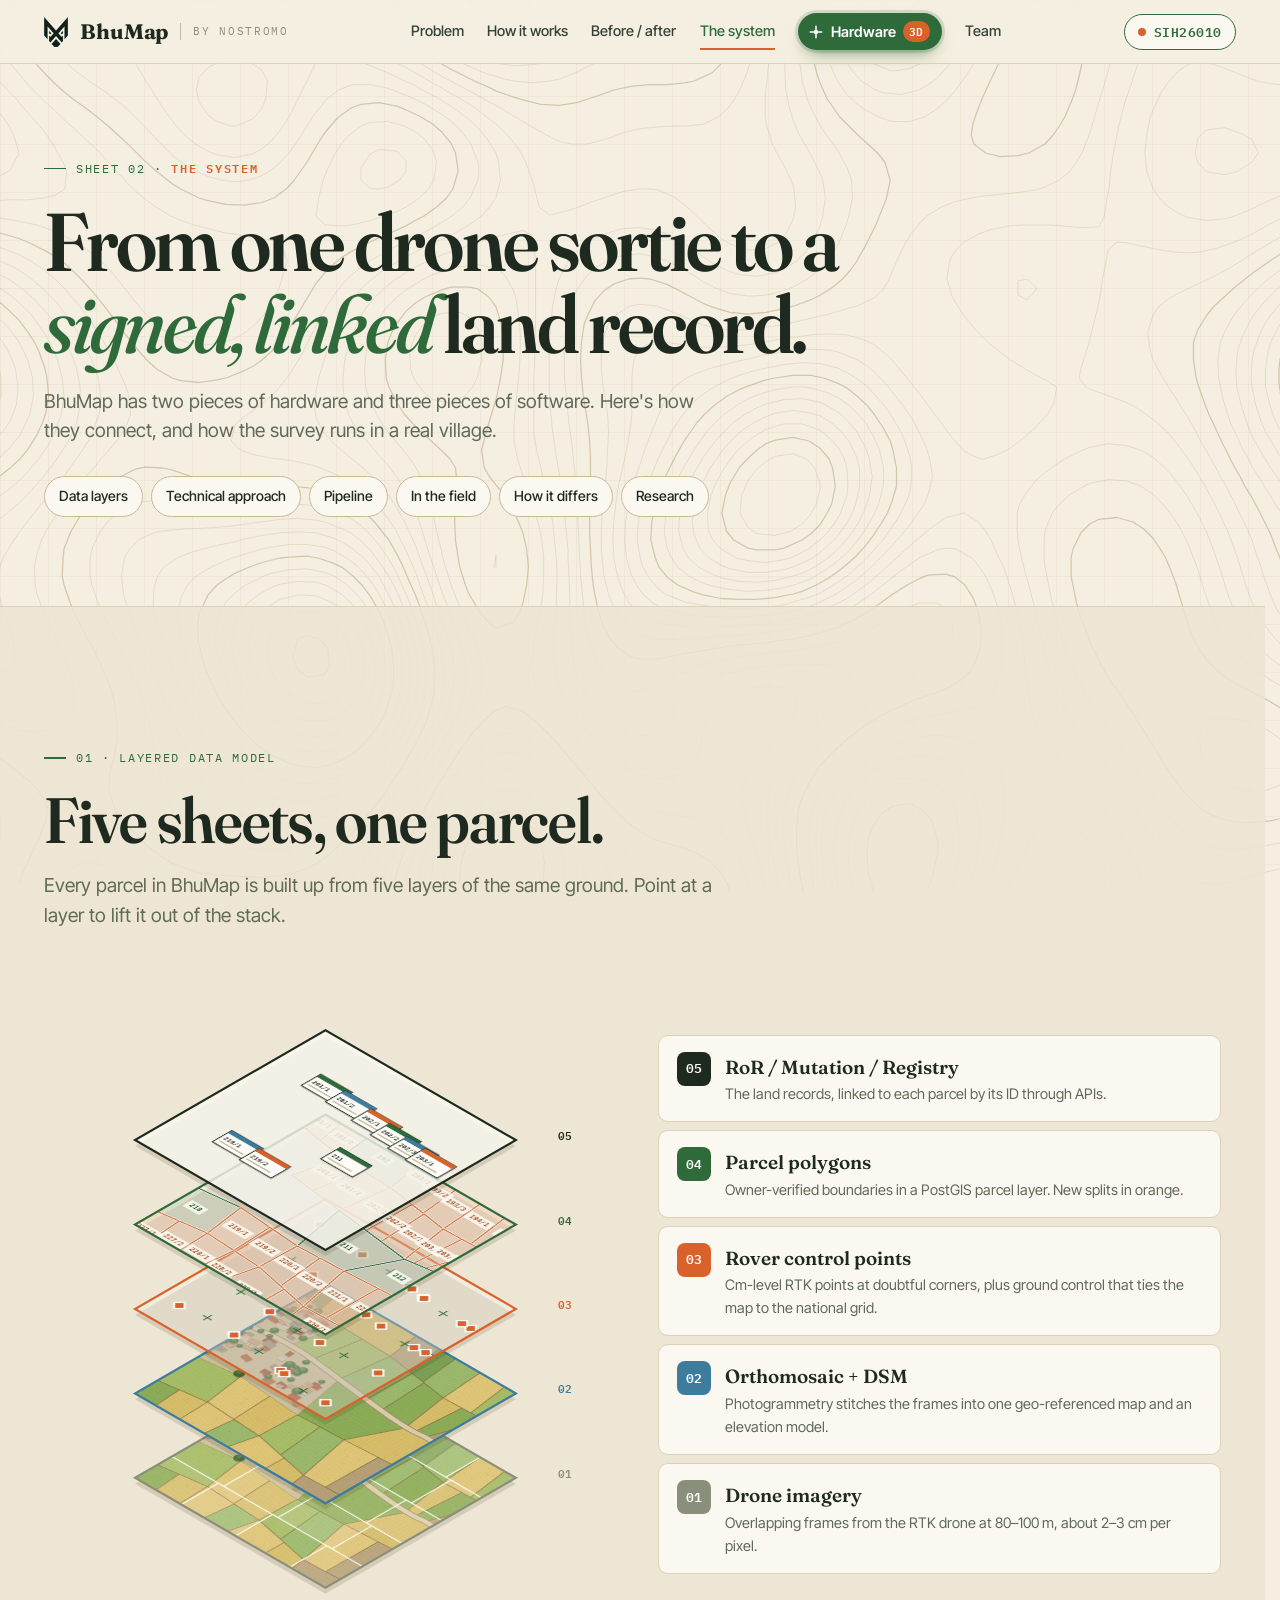
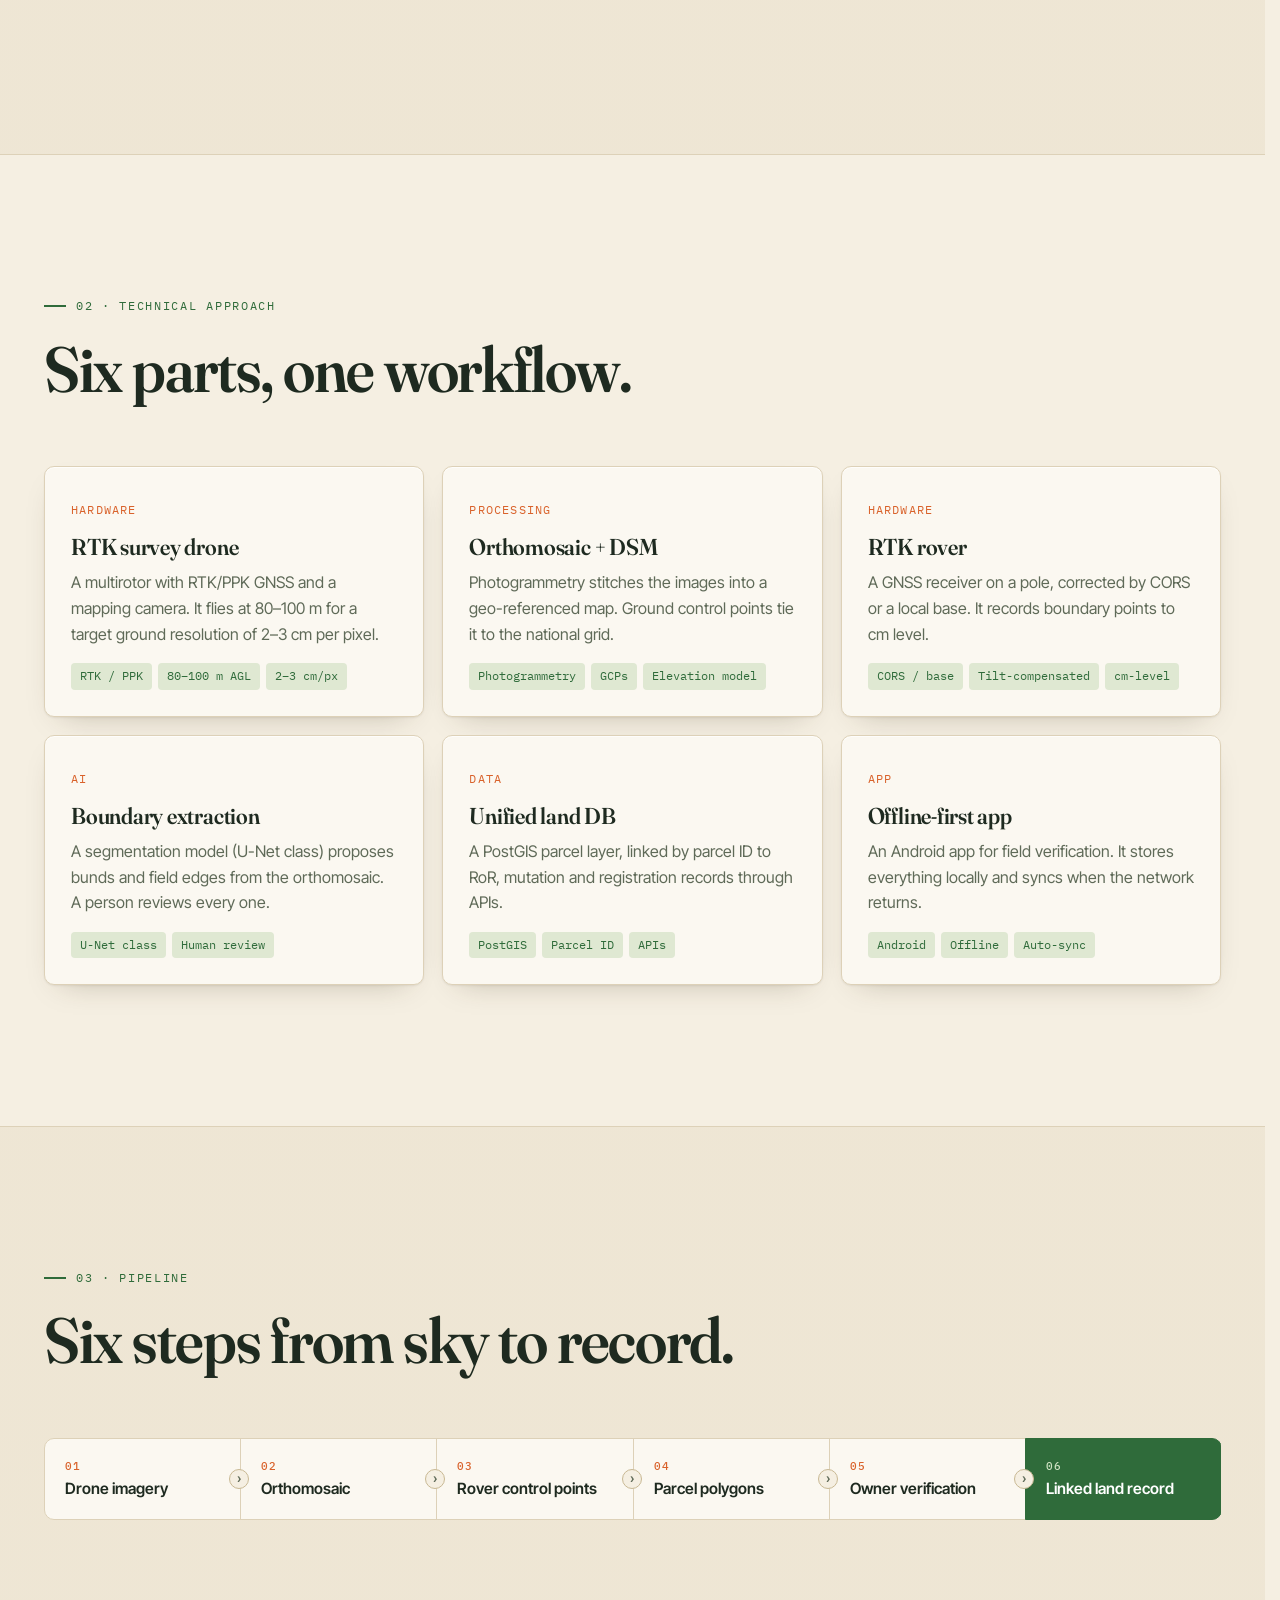
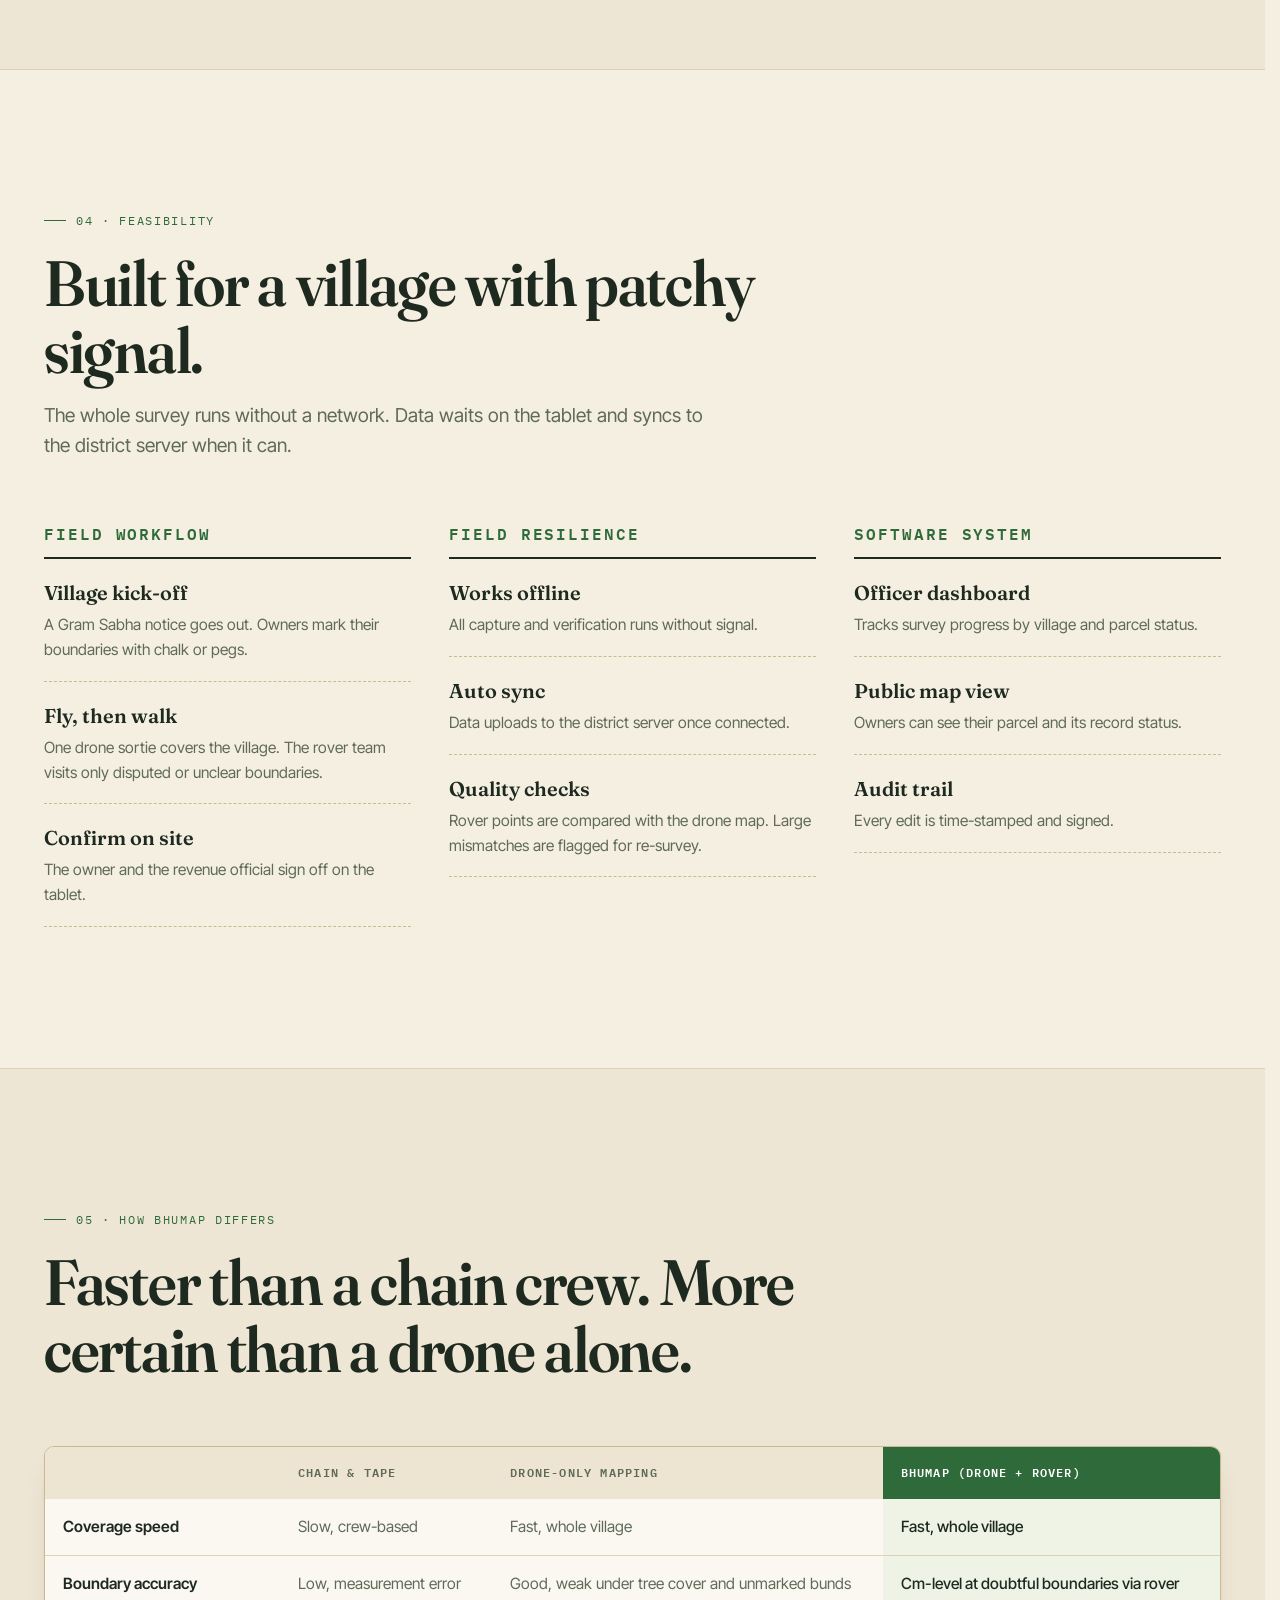
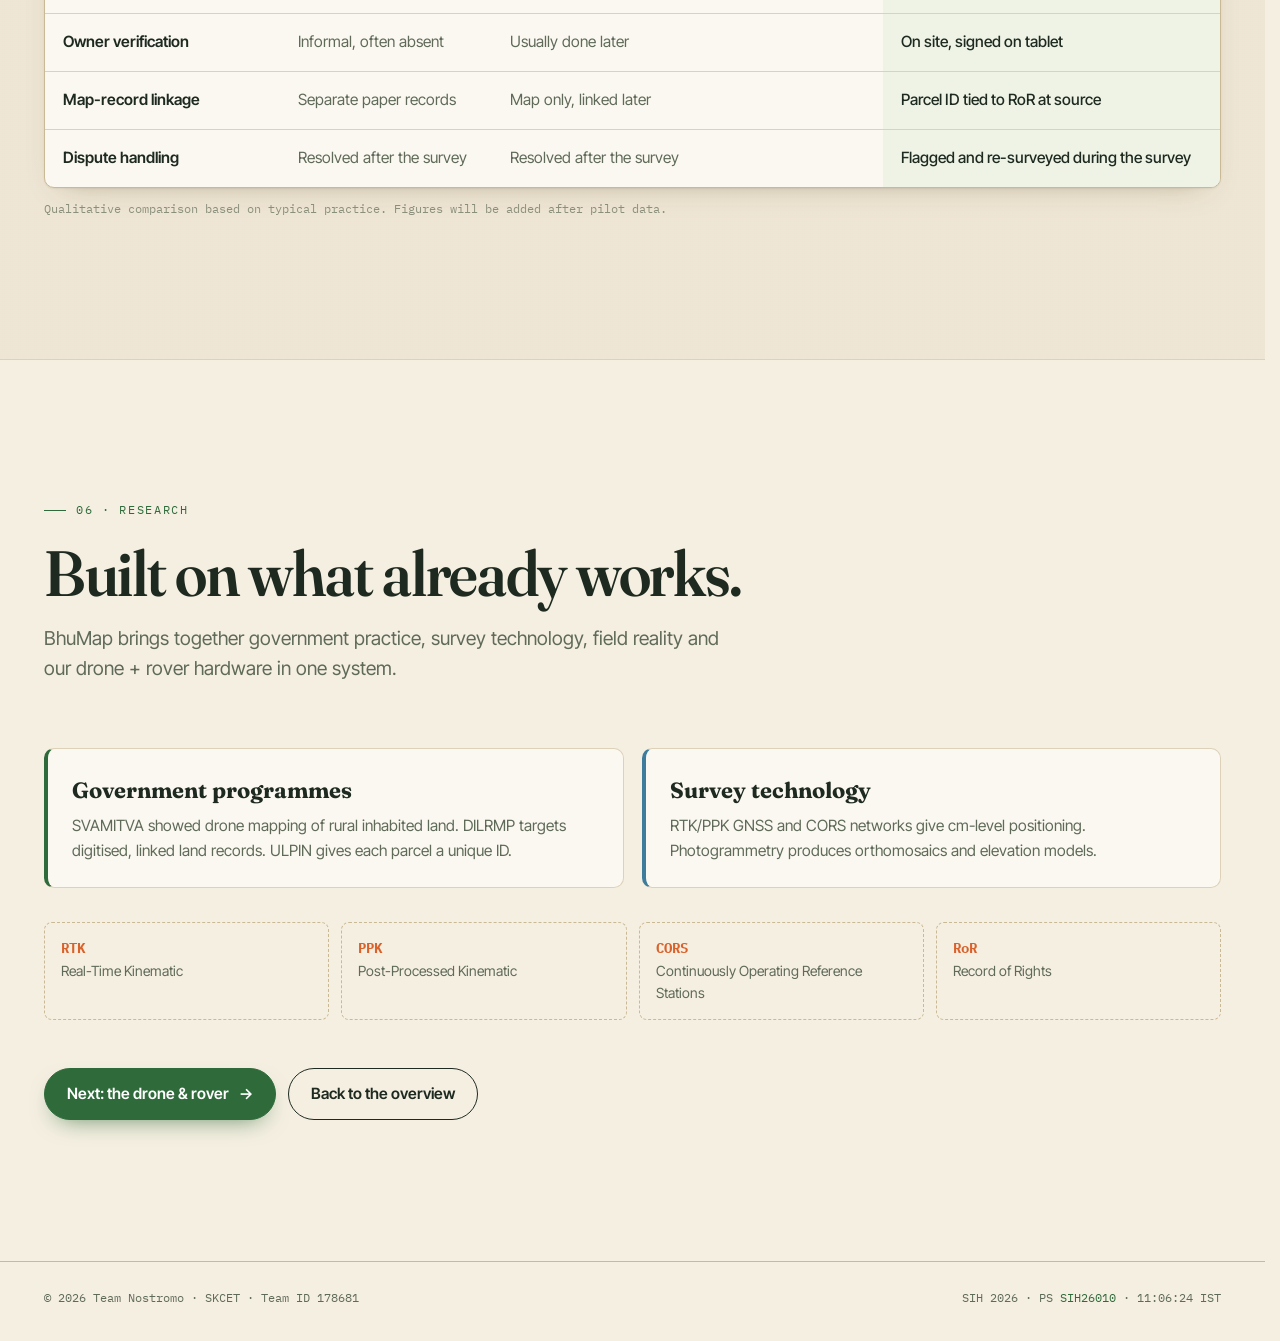
==== bhumap.html @ 39d35281 "Fit map to screen, hover cards" ====
<!doctype html>
<html lang="en">
<head>
  <meta charset="utf-8">
  <meta name="viewport" content="width=device-width, initial-scale=1">
  <title>The system · BhuMap</title>
  <meta name="description" content="BhuMap: drone + RTK rover survey of rural agricultural land, with owner-verified boundaries linked to the land record. Team Nostromo, SKCET · SIH 2026 · PS SIH26010.">
  <meta property="og:title" content="BhuMap · Drone + Rover Land Survey">
  <meta property="og:description" content="Drone speed with rover-grade legal accuracy. Team Nostromo · SIH 2026 · SIH26010.">
  <meta name="theme-color" content="#f5efe2">
  <link rel="icon" href="favicon.png">
  <script>
    (function (r) { r.classList.add("js"); try { if (sessionStorage.getItem("bm-turn")) { r.classList.add("arriving"); sessionStorage.removeItem("bm-turn"); } } catch (e) {}
      setTimeout(function () { if (!window.__siteReady) { r.classList.remove("arriving"); document.querySelectorAll(".rv").forEach(function (e) { e.classList.add("on"); }); } }, 4000); })(document.documentElement);
  </script>
  <style>body{background:#f5efe2}.js.arriving body::after{content:"";position:fixed;inset:0;z-index:99;background:#f5efe2}</style>
  <link rel="preconnect" href="https://fonts.googleapis.com">
  <link rel="preconnect" href="https://fonts.gstatic.com" crossorigin>
  <link rel="stylesheet" href="https://fonts.googleapis.com/css2?family=Fraunces:ital,opsz,wght,SOFT@0,9..144,400..700,0..100;1,9..144,400..700,0..100&family=IBM+Plex+Mono:wght@400;500;600&family=Inter+Tight:wght@400;500;600;700&display=swap">
  <link rel="stylesheet" href="styles.css?v=5">
</head>
<body>

<nav class="nav" aria-label="Main">
  <div class="wrap">
    <a href="index.html" class="brand" data-sheet="BhuMap"><img src="img/nostromo-mark-dark.png" alt="" width="30" height="30"><b>BhuMap</b><small>by Nostromo</small></a>
    <div class="nav-links">
      <a href="index.html#problem" data-sheet="BhuMap">Problem</a>
      <a href="index.html#how" data-sheet="BhuMap">How it works</a>
      <a href="index.html#compare" data-sheet="BhuMap">Before / after</a>
      <a href="bhumap.html" data-sheet="The system" aria-current="page">The system</a>
      <a class="nav-hw" href="hardware.html" data-sheet="Hardware"><svg class="spin" viewBox="0 0 24 24" aria-hidden="true"><circle cx="12" cy="12" r="2.4"/><path d="M12 12 L12 3.5 M12 12 L20.5 12 M12 12 L12 20.5 M12 12 L3.5 12"/></svg>Hardware<em>3D</em></a>
      <a href="index.html#team" data-sheet="BhuMap">Team</a>
    </div>
    <div class="nav-right">
      <a class="nav-hw-m" href="hardware.html" data-sheet="Hardware" aria-label="Hardware: 3D drone and rover"><svg viewBox="0 0 24 24" aria-hidden="true"><path d="M12 2l9 5v10l-9 5-9-5V7z"/><path d="M12 12l9-5M12 12v10M12 12L3 7"/></svg>3D</a>
      <button class="nav-ps" type="button" data-ps><i></i><span>SIH26010</span></button>
      <button class="nav-menu" type="button" aria-label="Menu" aria-expanded="false"><i></i><i></i></button>
    </div>
  </div>
</nav>

<main>
<header class="page-hero">
  <div class="wrap">
    <span class="tag">Sheet 02 · <b>The system</b></span>
    <h1>From one drone sortie to a <em>signed, linked</em> land record.</h1>
    <p class="lede">BhuMap has two pieces of hardware and three pieces of software. Here's how they connect, and how the survey runs in a real village.</p>
    <nav class="jump" aria-label="On this page">
      <a href="#layers">Data layers</a><a href="#tech">Technical approach</a><a href="#pipeline">Pipeline</a><a href="#field">In the field</a><a href="#differs">How it differs</a><a href="#research">Research</a>
    </nav>
  </div>
</header>

<section id="layers" class="band">
  <div class="wrap">
    <div class="section-head rv">
      <span class="tag">01 · Layered data model</span>
      <h2>Five sheets, one parcel.</h2>
      <p class="lede">Every parcel in BhuMap is built up from five layers of the same ground. Point at a layer to lift it out of the stack.</p>
    </div>
    <div class="layers">
      <div class="rv" data-stack></div>
      <div class="layer-list rv">
        <button type="button" data-layer="4"><span class="k" style="background:#1e2a20">05</span><span><b>RoR / Mutation / Registry</b><span>The land records, linked to each parcel by its ID through APIs.</span></span></button>
        <button type="button" data-layer="3"><span class="k" style="background:#2f6b3a">04</span><span><b>Parcel polygons</b><span>Owner-verified boundaries in a PostGIS parcel layer. New splits in orange.</span></span></button>
        <button type="button" data-layer="2"><span class="k" style="background:#d9622b">03</span><span><b>Rover control points</b><span>Cm-level RTK points at doubtful corners, plus ground control that ties the map to the national grid.</span></span></button>
        <button type="button" data-layer="1"><span class="k" style="background:#3d7c9c">02</span><span><b>Orthomosaic + DSM</b><span>Photogrammetry stitches the frames into one geo-referenced map and an elevation model.</span></span></button>
        <button type="button" data-layer="0"><span class="k" style="background:#8a8f7c">01</span><span><b>Drone imagery</b><span>Overlapping frames from the RTK drone at 80–100 m, about 2–3 cm per pixel.</span></span></button>
      </div>
    </div>
  </div>
</section>

<section id="tech">
  <div class="wrap">
    <div class="section-head rv">
      <span class="tag">02 · Technical approach</span>
      <h2>Six parts, one workflow.</h2>
    </div>
    <div class="tech">
      <article class="card rv"><span class="no">HARDWARE</span><h3>RTK survey drone</h3><p>A multirotor with RTK/PPK GNSS and a mapping camera. It flies at 80–100 m for a target ground resolution of 2–3 cm per pixel.</p><div class="spec"><span>RTK / PPK</span><span>80–100 m AGL</span><span>2–3 cm/px</span></div></article>
      <article class="card rv"><span class="no">PROCESSING</span><h3>Orthomosaic + DSM</h3><p>Photogrammetry stitches the images into a geo-referenced map. Ground control points tie it to the national grid.</p><div class="spec"><span>Photogrammetry</span><span>GCPs</span><span>Elevation model</span></div></article>
      <article class="card rv"><span class="no">HARDWARE</span><h3>RTK rover</h3><p>A GNSS receiver on a pole, corrected by CORS or a local base. It records boundary points to cm level.</p><div class="spec"><span>CORS / base</span><span>Tilt-compensated</span><span>cm-level</span></div></article>
      <article class="card rv"><span class="no">AI</span><h3>Boundary extraction</h3><p>A segmentation model (U-Net class) proposes bunds and field edges from the orthomosaic. A person reviews every one.</p><div class="spec"><span>U-Net class</span><span>Human review</span></div></article>
      <article class="card rv"><span class="no">DATA</span><h3>Unified land DB</h3><p>A PostGIS parcel layer, linked by parcel ID to RoR, mutation and registration records through APIs.</p><div class="spec"><span>PostGIS</span><span>Parcel ID</span><span>APIs</span></div></article>
      <article class="card rv"><span class="no">APP</span><h3>Offline-first app</h3><p>An Android app for field verification. It stores everything locally and syncs when the network returns.</p><div class="spec"><span>Android</span><span>Offline</span><span>Auto-sync</span></div></article>
    </div>
  </div>
</section>

<section id="pipeline" class="band">
  <div class="wrap">
    <div class="section-head rv">
      <span class="tag">03 · Pipeline</span>
      <h2>Six steps from sky to record.</h2>
    </div>
    <div class="pipeline rv">
      <div><small>01</small>Drone imagery</div>
      <div><small>02</small>Orthomosaic</div>
      <div><small>03</small>Rover control points</div>
      <div><small>04</small>Parcel polygons</div>
      <div><small>05</small>Owner verification</div>
      <div><small>06</small>Linked land record</div>
    </div>
  </div>
</section>

<section id="field">
  <div class="wrap">
    <div class="section-head rv">
      <span class="tag">04 · Feasibility</span>
      <h2>Built for a village with patchy signal.</h2>
      <p class="lede">The whole survey runs without a network. Data waits on the tablet and syncs to the district server when it can.</p>
    </div>
    <div class="cols3">
      <div class="col rv"><h3>Field workflow</h3><dl>
        <dt>Village kick-off</dt><dd>A Gram Sabha notice goes out. Owners mark their boundaries with chalk or pegs.</dd>
        <dt>Fly, then walk</dt><dd>One drone sortie covers the village. The rover team visits only disputed or unclear boundaries.</dd>
        <dt>Confirm on site</dt><dd>The owner and the revenue official sign off on the tablet.</dd></dl></div>
      <div class="col rv"><h3>Field resilience</h3><dl>
        <dt>Works offline</dt><dd>All capture and verification runs without signal.</dd>
        <dt>Auto sync</dt><dd>Data uploads to the district server once connected.</dd>
        <dt>Quality checks</dt><dd>Rover points are compared with the drone map. Large mismatches are flagged for re-survey.</dd></dl></div>
      <div class="col rv"><h3>Software system</h3><dl>
        <dt>Officer dashboard</dt><dd>Tracks survey progress by village and parcel status.</dd>
        <dt>Public map view</dt><dd>Owners can see their parcel and its record status.</dd>
        <dt>Audit trail</dt><dd>Every edit is time-stamped and signed.</dd></dl></div>
    </div>
  </div>
</section>

<section id="differs" class="band">
  <div class="wrap">
    <div class="section-head rv">
      <span class="tag">05 · How BhuMap differs</span>
      <h2>Faster than a chain crew. More certain than a drone alone.</h2>
    </div>
    <div class="table-wrap rv">
      <table class="cmp">
        <thead><tr><th></th><th>Chain &amp; tape</th><th>Drone-only mapping</th><th class="us">BhuMap (drone + rover)</th></tr></thead>
        <tbody>
          <tr><th>Coverage speed</th><td>Slow, crew-based</td><td>Fast, whole village</td><td class="us">Fast, whole village</td></tr>
          <tr><th>Boundary accuracy</th><td>Low, measurement error</td><td>Good, weak under tree cover and unmarked bunds</td><td class="us">Cm-level at doubtful boundaries via rover</td></tr>
          <tr><th>Owner verification</th><td>Informal, often absent</td><td>Usually done later</td><td class="us">On site, signed on tablet</td></tr>
          <tr><th>Map-record linkage</th><td>Separate paper records</td><td>Map only, linked later</td><td class="us">Parcel ID tied to RoR at source</td></tr>
          <tr><th>Dispute handling</th><td>Resolved after the survey</td><td>Resolved after the survey</td><td class="us">Flagged and re-surveyed during the survey</td></tr>
        </tbody>
      </table>
    </div>
    <p class="note">Qualitative comparison based on typical practice. Figures will be added after pilot data.</p>
  </div>
</section>

<section id="research">
  <div class="wrap">
    <div class="section-head rv">
      <span class="tag">06 · Research</span>
      <h2>Built on what already works.</h2>
      <p class="lede">BhuMap brings together government practice, survey technology, field reality and our drone + rover hardware in one system.</p>
    </div>
    <div class="refs">
      <div class="ref rv"><b>Government programmes</b><p>SVAMITVA showed drone mapping of rural inhabited land. DILRMP targets digitised, linked land records. ULPIN gives each parcel a unique ID.</p></div>
      <div class="ref rv" style="border-left-color:var(--water)"><b>Survey technology</b><p>RTK/PPK GNSS and CORS networks give cm-level positioning. Photogrammetry produces orthomosaics and elevation models.</p></div>
    </div>
    <div class="gloss rv">
      <div><b>RTK</b>Real-Time Kinematic</div>
      <div><b>PPK</b>Post-Processed Kinematic</div>
      <div><b>CORS</b>Continuously Operating Reference Stations</div>
      <div><b>RoR</b>Record of Rights</div>
    </div>
    <div class="btns rv" style="margin-top:48px">
      <a class="btn primary" href="hardware.html" data-sheet="Hardware">Next: the drone &amp; rover <span class="arr">→</span></a>
      <a class="btn" href="index.html" data-sheet="BhuMap">Back to the overview</a>
    </div>
  </div>
</section>
</main>

<footer>
  <div class="wrap">
    <span>© 2026 Team Nostromo · SKCET · Team ID 178681</span>
    <span>SIH 2026 · PS <a href="#" data-ps>SIH26010</a> · <span data-clock>--:--:-- IST</span></span>
  </div>
</footer>

<script src="site.js?v=4" defer></script>
<script src="map.js?v=5" defer></script>
<script src="system.js?v=1" defer></script>
</body>
</html>
---- styles.css ----
/* BhuMap · Team Nostromo — survey-sheet theme
   Paper, ink, field green and survey orange. Colours and fonts live here in :root. */
:root {
  color-scheme: light;
  --paper: #f5efe2;
  --paper-2: #ede4d1;
  --card: #fbf8f1;
  --line: #ddd1b8;
  --line-2: #c9b994;
  --ink: #1e2a20;
  --ink-2: #334236;
  --muted: #5f6a58;
  --dim: #8a8f7c;

  --field: #2f6b3a;          /* field green — primary */
  --field-2: #3f8a4c;
  --field-tint: #dfe8d2;
  --survey: #d9622b;         /* survey orange — boundary pegs, highlights */
  --survey-tint: #f6dccb;
  --water: #3d7c9c;          /* canals, tanks, RTK signal */
  --wheat: #d9b25c;
  --soil: #8b5e3c;

  --shadow: 0 1px 0 rgba(255, 255, 255, .7) inset, 0 1px 2px rgba(60, 45, 20, .08), 0 12px 30px -18px rgba(60, 45, 20, .35);
  --font-display: "Fraunces", "Iowan Old Style", "Palatino Linotype", Georgia, serif;
  --font-sans: "Inter Tight", "Inter", ui-sans-serif, system-ui, -apple-system, "Segoe UI", sans-serif;
  --font-mono: "IBM Plex Mono", ui-monospace, SFMono-Regular, Menlo, Consolas, monospace;
  --radius: 10px;
  --max: 1200px;
  --gutter: clamp(16px, 4vw, 44px);
  --nav-h: 64px;
}

* { box-sizing: border-box; }
html { -webkit-text-size-adjust: 100%; scrollbar-gutter: stable; }
body {
  margin: 0; background: var(--paper); color: var(--ink);
  font-family: var(--font-sans); font-size: 17px; line-height: 1.6;
  -webkit-font-smoothing: antialiased; text-rendering: optimizeLegibility; overflow-x: hidden;
}
/* the whole site sits on a survey sheet: faint contours + a fine grid */
body::before {
  content: ""; position: fixed; inset: 0; z-index: -1; pointer-events: none;
  background:
    url("img/contours.svg") center / cover no-repeat,
    linear-gradient(rgba(150, 125, 80, .07) 1px, transparent 1px) 0 0 / 48px 48px,
    linear-gradient(90deg, rgba(150, 125, 80, .07) 1px, transparent 1px) 0 0 / 48px 48px,
    var(--paper);
  opacity: 1;
}
img { max-width: 100%; display: block; }
a { color: inherit; text-decoration: none; }
button { font: inherit; color: inherit; }
::selection { background: var(--survey); color: #fff; }
:focus-visible { outline: 2px solid var(--survey); outline-offset: 3px; border-radius: 4px; }

.wrap { width: min(var(--max), 100% - 2 * var(--gutter)); margin-inline: auto; }
section { position: relative; padding: clamp(80px, 11vw, 150px) 0; scroll-margin-top: var(--nav-h); }
.band { background: linear-gradient(180deg, rgba(237, 228, 209, .82), rgba(237, 228, 209, .82)); border-block: 1px solid var(--line); }

h1, h2, h3 { font-family: var(--font-display); font-weight: 600; letter-spacing: -.02em; line-height: 1.05; margin: 0; color: var(--ink); font-variation-settings: "opsz" 96, "SOFT" 30; }
h2 { font-size: clamp(36px, 5.2vw, 64px); }
h3 { font-size: clamp(21px, 2vw, 26px); letter-spacing: -.01em; line-height: 1.15; }
p { margin: 0; }
.lede { font-size: clamp(18px, 1.5vw, 21px); color: var(--muted); max-width: 62ch; line-height: 1.55; }
em.hl { font-style: italic; color: var(--field); }

/* survey-sheet labels */
.tag { display: inline-block; line-height: 1.7; font-family: var(--font-mono); font-size: 12px; letter-spacing: .14em; text-transform: uppercase; color: var(--field); }
.tag::before { content: ""; display: inline-block; vertical-align: middle; width: 22px; height: 1.5px; margin: -2px 10px 0 0; background: currentColor; }
.tag b { color: var(--survey); font-weight: 600; }
.section-head { display: grid; gap: 18px; margin-bottom: clamp(40px, 5vw, 64px); max-width: 860px; }
.mono { font-family: var(--font-mono); }

/* ---------- nav ---------- */
.nav { position: fixed; inset: 0 0 auto; z-index: 60; height: var(--nav-h); background: rgba(245, 239, 226, .86); backdrop-filter: blur(10px) saturate(1.2); -webkit-backdrop-filter: blur(10px) saturate(1.2); border-bottom: 1px solid var(--line); }
.nav .wrap { height: 100%; display: flex; align-items: center; justify-content: space-between; gap: 18px; }
.brand { display: flex; align-items: center; gap: 12px; flex: none; }
.brand img { height: 30px; width: auto; }
.brand b { font-family: var(--font-display); font-weight: 700; font-size: 21px; letter-spacing: -.01em; }
.brand small { font-family: var(--font-mono); font-size: 10.5px; letter-spacing: .16em; color: var(--dim); text-transform: uppercase; border-left: 1px solid var(--line-2); padding-left: 12px; }
.nav-links { display: flex; gap: clamp(14px, 1.8vw, 28px); min-width: 0; }
.nav-links a { position: relative; font-size: 14.5px; font-weight: 500; color: var(--ink-2); white-space: nowrap; padding: 6px 0; }
.nav-links a::after { content: ""; position: absolute; left: 0; right: 100%; bottom: 0; height: 2px; background: var(--survey); transition: right .25s ease; }
.nav-links a:hover::after, .nav-links a[aria-current="page"]::after { right: 0; }
.nav-links a[aria-current="page"] { color: var(--field); }
.nav-right { display: flex; align-items: center; gap: 10px; flex: none; }
.nav-ps { display: inline-flex; align-items: center; gap: 8px; padding: 7px 13px; border-radius: 99px; border: 1.5px solid var(--field); color: var(--field); font-family: var(--font-mono); font-size: 12.5px; font-weight: 600; letter-spacing: .04em; background: var(--card); cursor: pointer; transition: background .2s, color .2s; }
.nav-ps i { width: 8px; height: 8px; border-radius: 50%; background: var(--survey); box-shadow: 0 0 0 0 rgba(217, 98, 43, .6); animation: ping 2s ease-out infinite; }
.nav-ps:hover { background: var(--field); color: #fff; }
@keyframes ping { 0% { box-shadow: 0 0 0 0 rgba(217, 98, 43, .6); } 70%, 100% { box-shadow: 0 0 0 8px rgba(217, 98, 43, 0); } }
.nav-menu { display: none; width: 40px; height: 40px; border-radius: 10px; border: 1px solid var(--line-2); background: var(--card); cursor: pointer; place-content: center; gap: 5px; padding: 0; }
.nav-menu i { display: block; width: 17px; height: 1.6px; background: var(--ink); border-radius: 2px; transition: transform .25s; }
.nav.open .nav-menu i:first-child { transform: translateY(3.3px) rotate(45deg); }
.nav.open .nav-menu i:last-child { transform: translateY(-3.3px) rotate(-45deg); }
@media (max-width: 960px) {
  .nav-links { display: none; }
  .nav-menu { display: grid; }
  .nav.open .nav-links { display: flex; flex-direction: column; gap: 0; position: absolute; top: 100%; left: 0; right: 0; padding: 6px var(--gutter) 16px; background: var(--paper); border-bottom: 1px solid var(--line); box-shadow: 0 24px 40px -24px rgba(60, 45, 20, .35); }
  .nav.open .nav-links a { padding: 14px 0; border-bottom: 1px solid var(--line); font-size: 16px; }
  .nav.open .nav-links a:last-child { border-bottom: 0; }
  .nav.open .nav-links a::after { display: none; }
}
@media (max-width: 520px) { .brand small { display: none; } .nav-ps span { display: none; } .nav-ps { padding: 9px; } }

/* ---------- buttons ---------- */
.btn { display: inline-flex; align-items: center; gap: 10px; padding: 13px 22px; border-radius: 99px; border: 1.5px solid var(--ink); font-weight: 600; font-size: 15.5px; background: transparent; cursor: pointer; transition: transform .2s, background .2s, color .2s, box-shadow .2s; }
.btn:hover { transform: translateY(-2px); }
.btn.primary { background: var(--field); border-color: var(--field); color: #fff; box-shadow: 0 10px 24px -12px rgba(47, 107, 58, .8); }
.btn.primary:hover { background: #255a2f; }
.btn .arr { transition: transform .2s; }
.btn:hover .arr { transform: translateX(3px); }
.btns { display: flex; flex-wrap: wrap; gap: 12px; }

/* ---------- hero ---------- */
.hero { padding: calc(var(--nav-h) + clamp(28px, 5vw, 64px)) 0 clamp(60px, 8vw, 110px); }
.hero-grid { display: grid; grid-template-columns: minmax(0, .95fr) minmax(0, 1.05fr); gap: clamp(28px, 4vw, 64px); align-items: center; }
.hero h1 { font-size: clamp(46px, 6.6vw, 96px); line-height: .98; letter-spacing: -.035em; margin: 20px 0 24px; }
.hero h1 em { font-style: italic; color: var(--field); font-weight: 500; }
.hero .lede { margin-bottom: 30px; }
.hero-meta { display: flex; flex-wrap: wrap; gap: 10px 26px; margin-top: 34px; padding-top: 22px; border-top: 1px dashed var(--line-2); font-family: var(--font-mono); font-size: 12.5px; color: var(--muted); letter-spacing: .03em; }
.hero-meta b { display: block; color: var(--ink); font-size: 13.5px; font-weight: 600; }
@media (max-width: 900px) { .hero-grid { grid-template-columns: 1fr; } }

/* survey-sheet frame around a map/canvas */
.sheet { position: relative; background: var(--card); border: 1px solid var(--line-2); border-radius: 6px; padding: 12px; box-shadow: var(--shadow); }
.sheet::before, .sheet::after { content: ""; position: absolute; width: 18px; height: 18px; border: 2px solid var(--survey); pointer-events: none; }
.sheet::before { top: -7px; left: -7px; border-right: 0; border-bottom: 0; }
.sheet::after { bottom: -7px; right: -7px; border-left: 0; border-top: 0; }
.sheet-bar { display: flex; justify-content: space-between; gap: 12px; align-items: center; font-family: var(--font-mono); font-size: 11px; letter-spacing: .1em; text-transform: uppercase; color: var(--muted); padding: 2px 4px 10px; }
.sheet-bar b { color: var(--ink); font-weight: 600; }
.sheet-bar .live { display: inline-flex; align-items: center; gap: 7px; color: var(--field); }
.sheet-bar .live i { width: 7px; height: 7px; border-radius: 50%; background: var(--survey); animation: ping 2s ease-out infinite; }
.map-canvas { position: relative; width: 100%; aspect-ratio: 4 / 3; border-radius: 3px; overflow: hidden; background: #e8dfc9; }
.map-canvas canvas { position: absolute; inset: 0; width: 100%; height: 100%; display: block; }
.sheet-foot { display: flex; flex-wrap: wrap; gap: 8px 18px; justify-content: space-between; padding: 10px 4px 2px; font-family: var(--font-mono); font-size: 11px; color: var(--muted); }
.legend { display: flex; flex-wrap: wrap; gap: 6px 16px; }
.legend span { display: inline-flex; align-items: center; gap: 7px; }
.legend i { width: 14px; height: 3px; border-radius: 2px; background: var(--field); }
.legend i.o { background: var(--survey); height: 8px; width: 8px; border-radius: 50%; }
.legend i.d { background: repeating-linear-gradient(90deg, var(--survey) 0 4px, transparent 4px 7px); }
.legend i.w { background: var(--water); height: 8px; width: 8px; transform: rotate(45deg); border-radius: 1px; }

/* ---------- problem cards ---------- */
.cards3 { display: grid; grid-template-columns: repeat(3, 1fr); gap: 18px; }
.card { position: relative; background: var(--card); border: 1px solid var(--line); border-radius: var(--radius); padding: 28px 26px 26px; box-shadow: var(--shadow); }
.card .no { font-family: var(--font-mono); font-size: 12px; color: var(--survey); letter-spacing: .1em; }
.card h3 { margin: 12px 0 10px; }
.card p { color: var(--muted); font-size: 16px; }
.card svg.ic { display: block; width: 42px; height: 42px; stroke: var(--field); fill: none; stroke-width: 1.6; stroke-linecap: round; stroke-linejoin: round; margin-bottom: 14px; }
@media (max-width: 900px) { .cards3 { grid-template-columns: 1fr; } }

/* ---------- UVP quote ---------- */
.uvp { text-align: center; }
.uvp blockquote { margin: 0 auto; max-width: 20ch; font-family: var(--font-display); font-size: clamp(34px, 5vw, 64px); line-height: 1.08; letter-spacing: -.03em; font-weight: 500; }
.uvp blockquote em { color: var(--field); }
.uvp blockquote u { text-decoration: none; background: linear-gradient(transparent 62%, var(--survey-tint) 62%); }
.uvp .tag { justify-content: center; margin-bottom: 26px; }

/* ---------- steps ---------- */
.steps { display: grid; grid-template-columns: repeat(4, 1fr); gap: 0; border-top: 2px solid var(--ink); counter-reset: s; }
.step { position: relative; padding: 26px 24px 8px 0; }
.step + .step { padding-left: 24px; border-left: 1px dashed var(--line-2); }
.step .n { display: grid; place-items: center; width: 40px; height: 40px; border-radius: 50%; background: var(--field); color: #fff; font-family: var(--font-mono); font-weight: 600; font-size: 15px; margin-bottom: 16px; }
.step svg { width: 100%; height: 120px; margin: 4px 0 16px; }
.step h3 { font-size: 22px; margin-bottom: 8px; }
.step p { color: var(--muted); font-size: 15.5px; }
@media (max-width: 900px) { .steps { grid-template-columns: 1fr 1fr; } .step:nth-child(3) { padding-left: 0; border-left: 0; } .step { padding-bottom: 26px; } }
@media (max-width: 560px) { .steps { grid-template-columns: 1fr; } .step + .step { padding-left: 0; border-left: 0; border-top: 1px dashed var(--line-2); } }

/* ---------- compare slider ---------- */
.compare { position: relative; user-select: none; -webkit-user-select: none; touch-action: pan-y; }
.compare .map-canvas { aspect-ratio: 16 / 9; cursor: ew-resize; }
.compare .after { position: absolute; inset: 0; clip-path: inset(0 0 0 var(--cut, 50%)); }
.compare .handle { position: absolute; top: 0; bottom: 0; left: var(--cut, 50%); width: 0; z-index: 3; pointer-events: none; }
.compare .handle::before { content: ""; position: absolute; top: 0; bottom: 0; left: -1px; width: 2px; background: var(--ink); }
.compare .handle b { position: absolute; top: 50%; left: 0; transform: translate(-50%, -50%); width: 46px; height: 46px; border-radius: 50%; background: var(--ink); color: var(--paper); display: grid; place-items: center; font-family: var(--font-mono); font-size: 15px; box-shadow: 0 6px 20px rgba(0, 0, 0, .3); }
.compare .lab { position: absolute; top: 12px; z-index: 2; padding: 6px 11px; border-radius: 4px; font-family: var(--font-mono); font-size: 11.5px; letter-spacing: .08em; text-transform: uppercase; font-weight: 600; pointer-events: none; }
.compare .lab.l { left: 12px; background: #efe0c2; color: #6d4a22; border: 1px solid #cfb78a; }
.compare .lab.r { right: 12px; background: var(--field); color: #fff; }
.compare input[type=range] { position: absolute; inset: 0; width: 100%; height: 100%; opacity: 0; cursor: ew-resize; margin: 0; z-index: 4; }
.cmp-notes { display: grid; grid-template-columns: 1fr 1fr; gap: 18px; margin-top: 22px; }
.cmp-notes div { padding: 18px 20px; border-radius: var(--radius); border: 1px solid var(--line); background: var(--card); font-size: 15.5px; color: var(--muted); }
.cmp-notes b { display: block; color: var(--ink); font-family: var(--font-display); font-size: 20px; margin-bottom: 4px; }
.cmp-notes .good { border-color: rgba(47, 107, 58, .35); background: #eef3e6; }
.cmp-caption { margin-top: 12px; font-family: var(--font-mono); font-size: 11.5px; color: var(--dim); }
@media (max-width: 700px) { .cmp-notes { grid-template-columns: 1fr; } .compare .map-canvas { aspect-ratio: 4 / 3; } }

/* ---------- why + metrics ---------- */
.why { display: grid; grid-template-columns: 1.1fr .9fr; gap: clamp(28px, 4vw, 56px); align-items: start; }
.why-list { display: grid; gap: 0; border-top: 1px solid var(--line-2); }
.why-list > div { display: grid; grid-template-columns: 48px 1fr; gap: 14px; padding: 22px 0; border-bottom: 1px solid var(--line-2); }
.why-list svg { width: 38px; height: 38px; stroke: var(--field); fill: none; stroke-width: 1.7; stroke-linecap: round; stroke-linejoin: round; }
.why-list h3 { margin-bottom: 6px; }
.why-list p { color: var(--muted); font-size: 16px; }
.metrics { display: grid; gap: 14px; }
.metric { display: flex; align-items: baseline; gap: 18px; padding: 24px 26px; border-radius: var(--radius); background: var(--field); color: #f3f0e4; position: relative; overflow: hidden; }
.metric::after { content: ""; position: absolute; inset: 0; background: url("img/contours.svg") center / 300% no-repeat; opacity: .18; filter: invert(1); pointer-events: none; }
.metric b { font-family: var(--font-display); font-size: clamp(44px, 5vw, 64px); font-weight: 600; letter-spacing: -.03em; line-height: 1; white-space: nowrap; color: #fff; }
.metric b small { font-size: .45em; margin-left: 4px; letter-spacing: 0; }
.metric span { font-size: 15.5px; line-height: 1.35; color: #d8e3cf; }
.metric span strong { display: block; color: #fff; font-size: 17px; }
.metric:nth-child(2) { background: var(--ink-2); }
.metric:nth-child(3) { background: var(--survey); }
.metric:nth-child(3) span { color: #fde9dc; }
.note { margin-top: 12px; font-family: var(--font-mono); font-size: 11.5px; color: var(--dim); }
@media (max-width: 900px) { .why { grid-template-columns: 1fr; } }

/* ---------- domains ---------- */
.domains { display: grid; grid-template-columns: repeat(5, 1fr); gap: 12px; }
.dom { padding: 22px 18px; border-radius: var(--radius); background: var(--card); border: 1px solid var(--line); box-shadow: var(--shadow); }
.dom svg { width: 34px; height: 34px; stroke: var(--survey); fill: none; stroke-width: 1.7; stroke-linecap: round; stroke-linejoin: round; margin-bottom: 12px; }
.dom b { display: block; font-family: var(--font-display); font-size: 19px; font-weight: 600; margin-bottom: 4px; }
.dom span { font-size: 14.5px; color: var(--muted); line-height: 1.4; display: block; }
@media (max-width: 1000px) { .domains { grid-template-columns: repeat(3, 1fr); } }
@media (max-width: 600px) { .domains { grid-template-columns: 1fr 1fr; } }

/* ---------- team ---------- */
.people { display: grid; grid-template-columns: repeat(3, 1fr); gap: 22px; }
.person { background: var(--card); border: 1px solid var(--line); border-radius: var(--radius); padding: 10px 10px 18px; box-shadow: var(--shadow); transition: transform .25s; }
.person:hover { transform: translateY(-4px) rotate(-.3deg); }
.person .photo { aspect-ratio: 4 / 5; overflow: hidden; border-radius: 5px; background: var(--paper-2); }
.person .photo img { width: 100%; height: 100%; object-fit: cover; filter: sepia(.12) saturate(.95); transition: filter .3s, transform .5s; }
.person:hover .photo img { filter: none; transform: scale(1.03); }
.person .who { padding: 14px 8px 0; display: grid; gap: 4px; }
.person h3 { font-size: 22px; }
.person .dept { font-family: var(--font-mono); font-size: 12px; color: var(--muted); letter-spacing: .04em; }
.person a { margin-top: 6px; justify-self: start; font-size: 14px; font-weight: 600; color: var(--field); border-bottom: 1.5px solid rgba(47, 107, 58, .3); }
.person a:hover { border-color: var(--field); }
@media (max-width: 900px) { .people { grid-template-columns: 1fr 1fr; } }
@media (max-width: 480px) { .people { grid-template-columns: 1fr 1fr; gap: 12px; } .person h3 { font-size: 18px; } }

/* ---------- contact / footer ---------- */
.contact { text-align: center; }
.contact h2 { font-size: clamp(44px, 7vw, 96px); margin: 20px 0 26px; }
.contact h2 em { color: var(--field); }
.mail { display: inline-flex; align-items: center; gap: 12px; padding: 16px 26px; border-radius: 99px; background: var(--ink); color: var(--paper); font-family: var(--font-mono); font-size: clamp(14px, 1.6vw, 17px); cursor: pointer; border: 0; transition: transform .2s; }
.mail:hover { transform: translateY(-2px); }
.mail small { color: var(--wheat); font-size: 12px; }
footer { border-top: 1px solid var(--line-2); padding: 26px 0 34px; font-family: var(--font-mono); font-size: 12px; color: var(--muted); }
footer .wrap { display: flex; flex-wrap: wrap; justify-content: space-between; gap: 12px; }
footer a { color: var(--field); }

/* ---------- problem statement popup ---------- */
.ps-modal { position: fixed; inset: 0; z-index: 90; display: grid; place-items: center; padding: 20px; background: rgba(30, 42, 32, .45); backdrop-filter: blur(4px); opacity: 0; visibility: hidden; transition: opacity .25s, visibility 0s .25s; }
.ps-modal.on { opacity: 1; visibility: visible; transition: opacity .25s; }
.ps-box { position: relative; width: min(640px, 100%); max-height: calc(100vh - 40px); overflow: auto; background: var(--card); border-radius: 12px; border: 1px solid var(--line-2); padding: 30px 30px 24px; box-shadow: 0 30px 80px -20px rgba(30, 42, 32, .5); transform: translateY(10px); transition: transform .3s; }
.ps-modal.on .ps-box { transform: none; }
.ps-box h3 { font-size: 30px; margin: 10px 0 18px; }
.ps-box dl { display: grid; grid-template-columns: 170px 1fr; margin: 0; border-top: 1px solid var(--line); }
.ps-box dt, .ps-box dd { margin: 0; padding: 12px 0; border-bottom: 1px solid var(--line); font-size: 15px; }
.ps-box dt { font-weight: 600; color: var(--muted); }
.ps-box dd { color: var(--ink); }
.ps-box .x { position: absolute; top: 14px; right: 14px; width: 38px; height: 38px; border-radius: 50%; border: 1px solid var(--line-2); background: var(--paper); cursor: pointer; font-size: 18px; }
.ps-box p.small { margin-top: 16px; font-size: 13px; color: var(--dim); }
@media (max-width: 520px) { .ps-box dl { grid-template-columns: 1fr; } .ps-box dt { padding-bottom: 0; border-bottom: 0; } }

/* ---------- page change: a paper sheet slides over ---------- */
.turn { position: fixed; inset: 0; z-index: 100; pointer-events: none; background: var(--paper) url("img/contours.svg") center / cover; display: grid; place-items: center; opacity: 0; visibility: hidden; }
.turn span { font-family: var(--font-mono); font-size: 13px; letter-spacing: .2em; text-transform: uppercase; color: var(--field); }
.turn span b { display: block; font-family: var(--font-display); font-size: clamp(34px, 5vw, 56px); letter-spacing: -.02em; text-transform: none; color: var(--ink); margin-top: 6px; }
.turn.in { opacity: 1; visibility: visible; transition: opacity .28s ease; }
.js.arriving .turn { opacity: 1; visibility: visible; }
.turn.out { opacity: 0; visibility: hidden; transition: opacity .5s ease .05s, visibility 0s .6s; }

/* ---------- reveal ---------- */
/* only what starts below the first screen waits to fade in; the first frame is always complete */
.js .rv { transition: opacity .7s ease, transform .7s cubic-bezier(.2, .7, .2, 1); }
.js .rv.pre:not(.on) { opacity: 0; transform: translateY(18px); }
@media (prefers-reduced-motion: reduce) { .js .rv { opacity: 1; transform: none; transition: none; } .nav-ps i, .sheet-bar .live i { animation: none; } }

/* ==========================================================
   BhuMap page
   ========================================================== */
.page-hero { padding: calc(var(--nav-h) + clamp(40px, 7vw, 90px)) 0 clamp(50px, 7vw, 90px); }
.page-hero h1 { font-size: clamp(44px, 6.4vw, 88px); line-height: 1; letter-spacing: -.035em; margin: 20px 0 22px; max-width: 16ch; }
.page-hero h1 em { color: var(--field); font-weight: 500; }
.jump { display: flex; flex-wrap: wrap; gap: 8px; margin-top: 30px; }
.jump a { padding: 8px 14px; border-radius: 99px; border: 1px solid var(--line-2); background: var(--card); font-size: 14px; font-weight: 500; transition: border-color .2s, color .2s; }
.jump a:hover { border-color: var(--field); color: var(--field); }

/* layer stack */
.layers { display: grid; grid-template-columns: minmax(0, 1fr) minmax(0, 1fr); gap: clamp(24px, 4vw, 60px); align-items: center; }
.stack-svg { width: 100%; height: auto; overflow: visible; }
.stack-svg .ly { transition: transform .45s cubic-bezier(.2, .7, .2, 1), opacity .3s; cursor: pointer; }
.stack-svg .ly.dim { opacity: .35; }
.layer-list { display: grid; gap: 8px; }
.layer-list button { display: grid; grid-template-columns: 34px 1fr; gap: 14px; align-items: start; text-align: left; padding: 16px 18px; border-radius: var(--radius); border: 1px solid var(--line); background: var(--card); cursor: pointer; transition: border-color .2s, background .2s, transform .2s; }
.layer-list button:hover, .layer-list button.on { border-color: var(--field); background: #eef3e6; transform: translateX(4px); }
.layer-list .k { display: grid; place-items: center; width: 34px; height: 34px; border-radius: 8px; font-family: var(--font-mono); font-size: 13px; font-weight: 600; color: #fff; }
.layer-list b { display: block; font-family: var(--font-display); font-size: 19px; font-weight: 600; }
.layer-list span { font-size: 14.5px; color: var(--muted); }
@media (max-width: 900px) { .layers { grid-template-columns: 1fr; } }

.tech { display: grid; grid-template-columns: repeat(3, 1fr); gap: 18px; }
.tech .card h3 { font-size: 23px; }
.tech .card .spec { display: flex; flex-wrap: wrap; gap: 6px; margin-top: 16px; }
.tech .card .spec span { font-family: var(--font-mono); font-size: 11.5px; padding: 4px 9px; border-radius: 4px; background: var(--field-tint); color: var(--field); }
@media (max-width: 900px) { .tech { grid-template-columns: 1fr; } }

.pipeline { display: flex; align-items: stretch; gap: 0; overflow-x: auto; padding-bottom: 8px; scrollbar-width: thin; }
.pipeline div { flex: 1 0 150px; position: relative; padding: 20px 26px 20px 20px; background: var(--card); border: 1px solid var(--line); margin-right: -1px; font-weight: 600; font-size: 15.5px; line-height: 1.3; }
.pipeline div small { display: block; font-family: var(--font-mono); font-size: 11px; color: var(--survey); font-weight: 500; letter-spacing: .1em; margin-bottom: 6px; }
.pipeline div:first-child { border-radius: var(--radius) 0 0 var(--radius); }
.pipeline div:last-child { border-radius: 0 var(--radius) var(--radius) 0; background: var(--field); color: #fff; border-color: var(--field); }
.pipeline div:last-child small { color: #cfe3c3; }
.pipeline div:not(:last-child)::after { content: "›"; position: absolute; right: -9px; top: 50%; transform: translateY(-50%); z-index: 2; width: 18px; height: 18px; border-radius: 50%; background: var(--paper); border: 1px solid var(--line-2); display: grid; place-items: center; font-size: 13px; color: var(--muted); line-height: 1; }

.cols3 { display: grid; grid-template-columns: repeat(3, 1fr); gap: clamp(20px, 3vw, 40px); }
.col h3 { display: flex; align-items: center; gap: 10px; font-size: 16px; font-family: var(--font-mono); font-weight: 600; letter-spacing: .12em; text-transform: uppercase; color: var(--field); padding-bottom: 14px; border-bottom: 2px solid var(--ink); margin-bottom: 4px; }
.col dl { margin: 0; }
.col dt { font-family: var(--font-display); font-weight: 600; font-size: 20px; margin-top: 18px; }
.col dd { margin: 4px 0 0; color: var(--muted); font-size: 15.5px; padding-bottom: 18px; border-bottom: 1px dashed var(--line-2); }
@media (max-width: 900px) { .cols3 { grid-template-columns: 1fr; } }

.table-wrap { overflow-x: auto; border-radius: var(--radius); border: 1px solid var(--line-2); background: var(--card); box-shadow: var(--shadow); }
table.cmp { width: 100%; border-collapse: collapse; min-width: 720px; font-size: 15.5px; }
table.cmp th, table.cmp td { padding: 16px 18px; text-align: left; border-bottom: 1px solid var(--line); vertical-align: top; }
table.cmp thead th { font-family: var(--font-mono); font-size: 12px; letter-spacing: .1em; text-transform: uppercase; color: var(--muted); background: var(--paper-2); font-weight: 600; }
table.cmp thead th.us { background: var(--field); color: #fff; }
table.cmp tbody th { font-weight: 600; width: 20%; }
table.cmp td { color: var(--muted); }
table.cmp td.us { background: #eef3e6; color: var(--ink); font-weight: 500; }
table.cmp tr:last-child td, table.cmp tr:last-child th { border-bottom: 0; }

.refs { display: grid; grid-template-columns: repeat(2, 1fr); gap: 18px; }
.ref { padding: 24px; border-radius: var(--radius); background: var(--card); border: 1px solid var(--line); border-left: 4px solid var(--field); }
.ref b { font-family: var(--font-display); font-size: 22px; display: block; margin-bottom: 6px; }
.ref p { color: var(--muted); font-size: 15.5px; }
@media (max-width: 800px) { .refs { grid-template-columns: 1fr; } }
.gloss { display: grid; grid-template-columns: repeat(4, 1fr); gap: 12px; margin-top: 34px; }
.gloss div { padding: 14px 16px; border: 1px dashed var(--line-2); border-radius: 8px; font-size: 14px; color: var(--muted); }
.gloss b { display: block; font-family: var(--font-mono); color: var(--survey); font-size: 14px; }
@media (max-width: 800px) { .gloss { grid-template-columns: 1fr 1fr; } }

/* ==========================================================
   Hardware page
   ========================================================== */
.viewer { display: grid; grid-template-columns: minmax(0, 1.25fr) minmax(0, .75fr); gap: clamp(20px, 3vw, 44px); align-items: start; }
.viewer .map-canvas { aspect-ratio: 5 / 4; background: radial-gradient(ellipse at 50% 42%, #fbf8f1 0%, #ece3cf 75%); cursor: grab; touch-action: pan-y; }
.viewer .map-canvas:active { cursor: grabbing; }
.v-tabs { display: inline-flex; padding: 4px; border-radius: 99px; background: var(--paper-2); border: 1px solid var(--line); margin-bottom: 18px; }
.v-tabs button { border: 0; background: transparent; padding: 9px 18px; border-radius: 99px; font-weight: 600; font-size: 15px; cursor: pointer; color: var(--muted); transition: background .2s, color .2s; }
.v-tabs button[aria-pressed="true"] { background: var(--ink); color: var(--paper); }
.parts { display: grid; gap: 8px; }
.parts button { display: grid; grid-template-columns: 28px 1fr; gap: 12px; text-align: left; padding: 14px 16px; border-radius: var(--radius); border: 1px solid var(--line); background: var(--card); cursor: pointer; transition: border-color .2s, background .2s; }
.parts button:hover, .parts button.on { border-color: var(--survey); background: #fbeee4; }
.parts .k { display: grid; place-items: center; width: 28px; height: 28px; border-radius: 50%; background: var(--survey); color: #fff; font-family: var(--font-mono); font-size: 12.5px; font-weight: 600; }
.parts b { display: block; font-weight: 700; font-size: 16px; }
.parts span { font-size: 14.5px; color: var(--muted); }
.v-hint { position: absolute; left: 12px; bottom: 12px; z-index: 2; font-family: var(--font-mono); font-size: 11px; color: var(--muted); background: rgba(251, 248, 241, .85); padding: 5px 9px; border-radius: 4px; pointer-events: none; }
.v-spec { display: flex; flex-wrap: wrap; gap: 8px; margin-top: 14px; }
.v-spec span { font-family: var(--font-mono); font-size: 12px; padding: 6px 10px; border-radius: 4px; border: 1px solid var(--line-2); background: var(--card); color: var(--ink-2); }
.v-spec span b { color: var(--field); }
@media (max-width: 900px) { .viewer { grid-template-columns: 1fr; } }

.cad { display: grid; grid-template-columns: 1.6fr .6fr; gap: 18px; }
.cad figure { margin: 0; background: #fff; border: 1px solid var(--line); border-radius: var(--radius); padding: 18px; box-shadow: var(--shadow); display: grid; align-content: space-between; }
.cad img { margin: auto; max-height: 360px; width: auto; }
.cad figcaption { margin-top: 12px; font-family: var(--font-mono); font-size: 12px; color: var(--muted); }
@media (max-width: 700px) { .cad { grid-template-columns: 1fr; } }

.flow4 { display: grid; grid-template-columns: repeat(4, 1fr); gap: 12px; counter-reset: f; }
.flow4 div { position: relative; padding: 22px 20px; border-radius: var(--radius); border: 1px solid var(--line); background: var(--card); }
.flow4 div::before { counter-increment: f; content: "0" counter(f); font-family: var(--font-mono); font-size: 12px; color: var(--survey); display: block; margin-bottom: 8px; }
.flow4 b { font-family: var(--font-display); font-size: 19px; display: block; margin-bottom: 4px; }
.flow4 span { font-size: 14.5px; color: var(--muted); }
@media (max-width: 800px) { .flow4 { grid-template-columns: 1fr 1fr; } }

.roadmap { position: relative; display: grid; grid-template-columns: repeat(5, 1fr); gap: 0; margin-top: 10px; }
.roadmap::before { content: ""; position: absolute; left: 0; right: 0; top: 17px; height: 2px; background: repeating-linear-gradient(90deg, var(--ink) 0 8px, transparent 8px 14px); }
.roadmap div { position: relative; padding: 48px 16px 0 0; }
.roadmap div::before { content: ""; position: absolute; top: 8px; left: 0; width: 20px; height: 20px; border-radius: 50%; background: var(--paper); border: 3px solid var(--field); }
.roadmap div:first-child::before { background: var(--field); }
.roadmap small { font-family: var(--font-mono); font-size: 11.5px; color: var(--survey); letter-spacing: .1em; }
.roadmap b { display: block; font-family: var(--font-display); font-size: 19px; line-height: 1.2; margin: 4px 0 6px; }
.roadmap span { font-size: 14.5px; color: var(--muted); display: block; }
@media (max-width: 900px) {
  .roadmap { grid-template-columns: 1fr; }
  .roadmap::before { left: 9px; right: auto; top: 0; bottom: 0; width: 2px; height: auto; background: repeating-linear-gradient(180deg, var(--ink) 0 8px, transparent 8px 14px); }
  .roadmap div { padding: 0 0 26px 40px; }
  .roadmap div::before { top: 2px; }
}
.layer-list b, .parts b { color: var(--ink); }

@media (max-width: 600px) {
  .sheet-bar { font-size: 10px; letter-spacing: .06em; }
  .sheet-bar > span:first-child span, .sheet-bar .hide-s { display: none; }
  .hero h1 { margin-top: 14px; }
}

/* ---------- Hardware: the one nav item that's a button, plus a chip on the hero map ---------- */
.nav-links a.nav-hw { display: inline-flex; align-items: center; gap: 7px; padding: 7px 12px 7px 10px; border-radius: 99px; background: var(--field); color: #fff; font-weight: 600; box-shadow: 0 0 0 3px rgba(47, 107, 58, .16), 0 8px 18px -8px rgba(47, 107, 58, .8); transition: transform .2s, box-shadow .2s, background .2s; }
.nav-links a.nav-hw::after { display: none; }
.nav-links a.nav-hw:hover { transform: translateY(-1px); background: #255a2f; box-shadow: 0 0 0 5px rgba(47, 107, 58, .2), 0 10px 22px -8px rgba(47, 107, 58, .9); }
.nav-links a.nav-hw[aria-current="page"] { color: #fff; box-shadow: 0 0 0 3px var(--survey); }
.nav-hw em { font-style: normal; font-family: var(--font-mono); font-size: 10.5px; font-weight: 600; letter-spacing: .08em; padding: 2px 6px; border-radius: 99px; background: var(--survey); color: #fff; }
.nav-hw svg { width: 16px; height: 16px; fill: none; stroke: #fff; stroke-width: 2.2; stroke-linecap: round; }
.nav-hw svg.spin { animation: prop 1.6s linear infinite; }
.nav-hw:hover svg.spin { animation-duration: .5s; }
@keyframes prop { to { transform: rotate(360deg); } }
@media (max-width: 960px) {
  .nav.open .nav-links a.nav-hw { justify-content: flex-start; margin: 10px 0 4px; padding: 13px 16px; border-bottom: 0; font-size: 16px; }
}
.hw-chip { position: absolute; right: 12px; bottom: 12px; z-index: 2; display: inline-flex; align-items: center; gap: 9px; padding: 10px 15px 10px 12px; border-radius: 99px; background: var(--ink); color: var(--paper); font-weight: 600; font-size: 14px; box-shadow: 0 10px 24px -10px rgba(0, 0, 0, .6); transition: transform .2s, background .2s; }
.hw-chip svg { width: 18px; height: 18px; fill: none; stroke: var(--wheat); stroke-width: 1.8; stroke-linejoin: round; animation: bob 2.4s ease-in-out infinite; }
.hw-chip span { color: var(--wheat); transition: transform .2s; }
.hw-chip:hover { transform: translateY(-2px); background: var(--field); }
.hw-chip:hover span { transform: translateX(3px); }
@keyframes bob { 50% { transform: translateY(-2px) rotate(-8deg); } }
@media (max-width: 520px) { .hw-chip { font-size: 12.5px; padding: 8px 12px 8px 10px; right: 8px; bottom: 8px; } }
@media (prefers-reduced-motion: reduce) { .nav-hw svg.spin, .hw-chip svg { animation: none; } }
.nav-hw-m { display: none; align-items: center; gap: 6px; padding: 8px 12px; border-radius: 99px; background: var(--field); color: #fff; font-family: var(--font-mono); font-size: 13px; font-weight: 600; box-shadow: 0 0 0 3px rgba(47, 107, 58, .16); }
.nav-hw-m svg { width: 16px; height: 16px; fill: none; stroke: #fff; stroke-width: 1.8; stroke-linejoin: round; }
@media (max-width: 960px) { .nav-hw-m { display: inline-flex; } }

/* official problem statement text: long, so it scrolls in its own box */
.ps-box { width: min(760px, 100%); }
.ps-desc { max-height: 280px; overflow: auto; padding-right: 10px; overscroll-behavior: contain; scrollbar-width: thin; scrollbar-color: var(--line-2) transparent; }
.ps-desc h4 { margin: 12px 0 4px; font-family: var(--font-mono); font-size: 11.5px; letter-spacing: .12em; text-transform: uppercase; color: var(--field); }
.ps-desc h4:first-child { margin-top: 0; }
.ps-desc p { font-size: 14.5px; line-height: 1.6; color: var(--ink-2); }

/* part popup on the 3D viewer */
.part-pop { position: absolute; left: 0; top: 0; z-index: 3; width: min(260px, calc(100% - 20px)); padding: 14px 16px 14px; border-radius: 10px; background: var(--card); border: 1px solid var(--line-2); border-top: 3px solid var(--survey); box-shadow: 0 18px 40px -16px rgba(30, 42, 32, .55); pointer-events: auto; transition: transform .12s linear; }
.part-pop .pk { display: inline-grid; place-items: center; width: 24px; height: 24px; border-radius: 50%; background: var(--survey); color: #fff; font-family: var(--font-mono); font-size: 12px; font-weight: 600; margin-bottom: 6px; }
.part-pop b { display: block; font-family: var(--font-display); font-size: 19px; font-weight: 600; line-height: 1.2; color: var(--ink); padding-right: 22px; }
.part-pop p { margin-top: 6px; font-size: 14px; line-height: 1.5; color: var(--ink-2); }
.part-pop small { display: block; margin-top: 8px; padding-top: 8px; border-top: 1px dashed var(--line-2); font-family: var(--font-mono); font-size: 11px; color: var(--muted); }
.part-pop .px { position: absolute; top: 8px; right: 8px; width: 28px; height: 28px; border-radius: 50%; border: 1px solid var(--line-2); background: var(--paper); cursor: pointer; font-size: 16px; line-height: 1; color: var(--ink); }
.part-pop .px:hover { border-color: var(--survey); color: var(--survey); }
@media (prefers-reduced-motion: reduce) { .part-pop { transition: none; } }
.ps-box dl { grid-template-columns: 200px 1fr; }
@media (max-width: 520px) { .ps-box dl { grid-template-columns: 1fr; } }
@media (max-width: 600px) { .part-pop { width: min(210px, calc(100% - 20px)); padding: 11px 13px; } .part-pop b { font-size: 16px; } .part-pop p { font-size: 13px; } .part-pop small { display: none; } }

/* the whole village fits on screen: the sheet never grows taller than the window */
.cmp-sheet { width: min(100%, calc((100svh - var(--nav-h) - 150px) * 1.6 + 26px)); margin-inline: auto; }
.compare .map-canvas { aspect-ratio: 16 / 10; }
.cmp-notes { width: min(100%, calc((100svh - var(--nav-h) - 150px) * 1.6 + 26px)); margin-inline: auto; }
.cmp-notes > div { cursor: pointer; transition: transform .2s, border-color .2s, background .2s, box-shadow .2s; }
.cmp-notes > div.bad:hover, .cmp-notes > div.bad:focus-visible { transform: translateY(-3px); border-color: #b98a4e; background: #f3e6cb; box-shadow: 0 0 0 3px rgba(185, 138, 78, .2), var(--shadow); }
.cmp-notes > div.good:hover, .cmp-notes > div.good:focus-visible { transform: translateY(-3px); border-color: var(--field); background: #e2ecd6; box-shadow: 0 0 0 3px rgba(47, 107, 58, .2), var(--shadow); }
.cmp-notes > div:focus-visible { outline: none; }
@media (max-width: 700px) { .cmp-sheet, .cmp-notes { width: 100%; } .compare .map-canvas { aspect-ratio: 4 / 3; } }
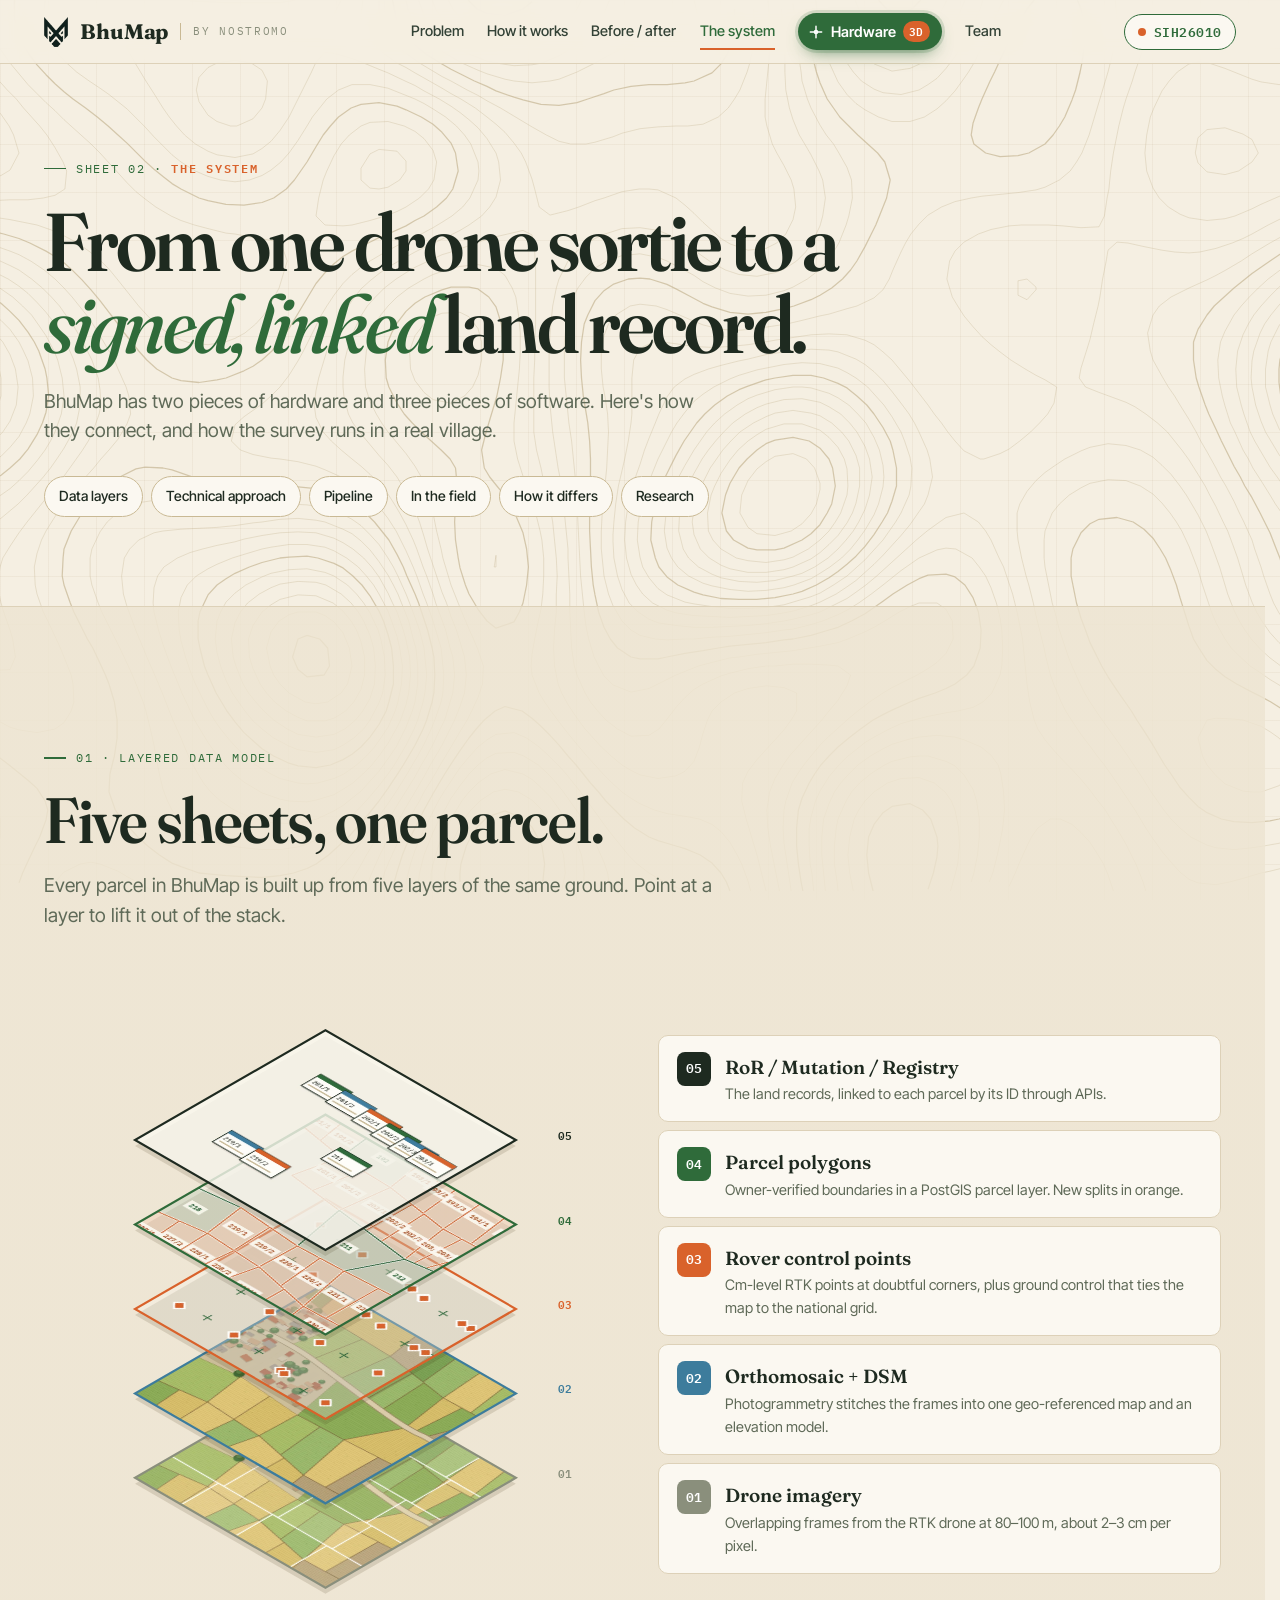
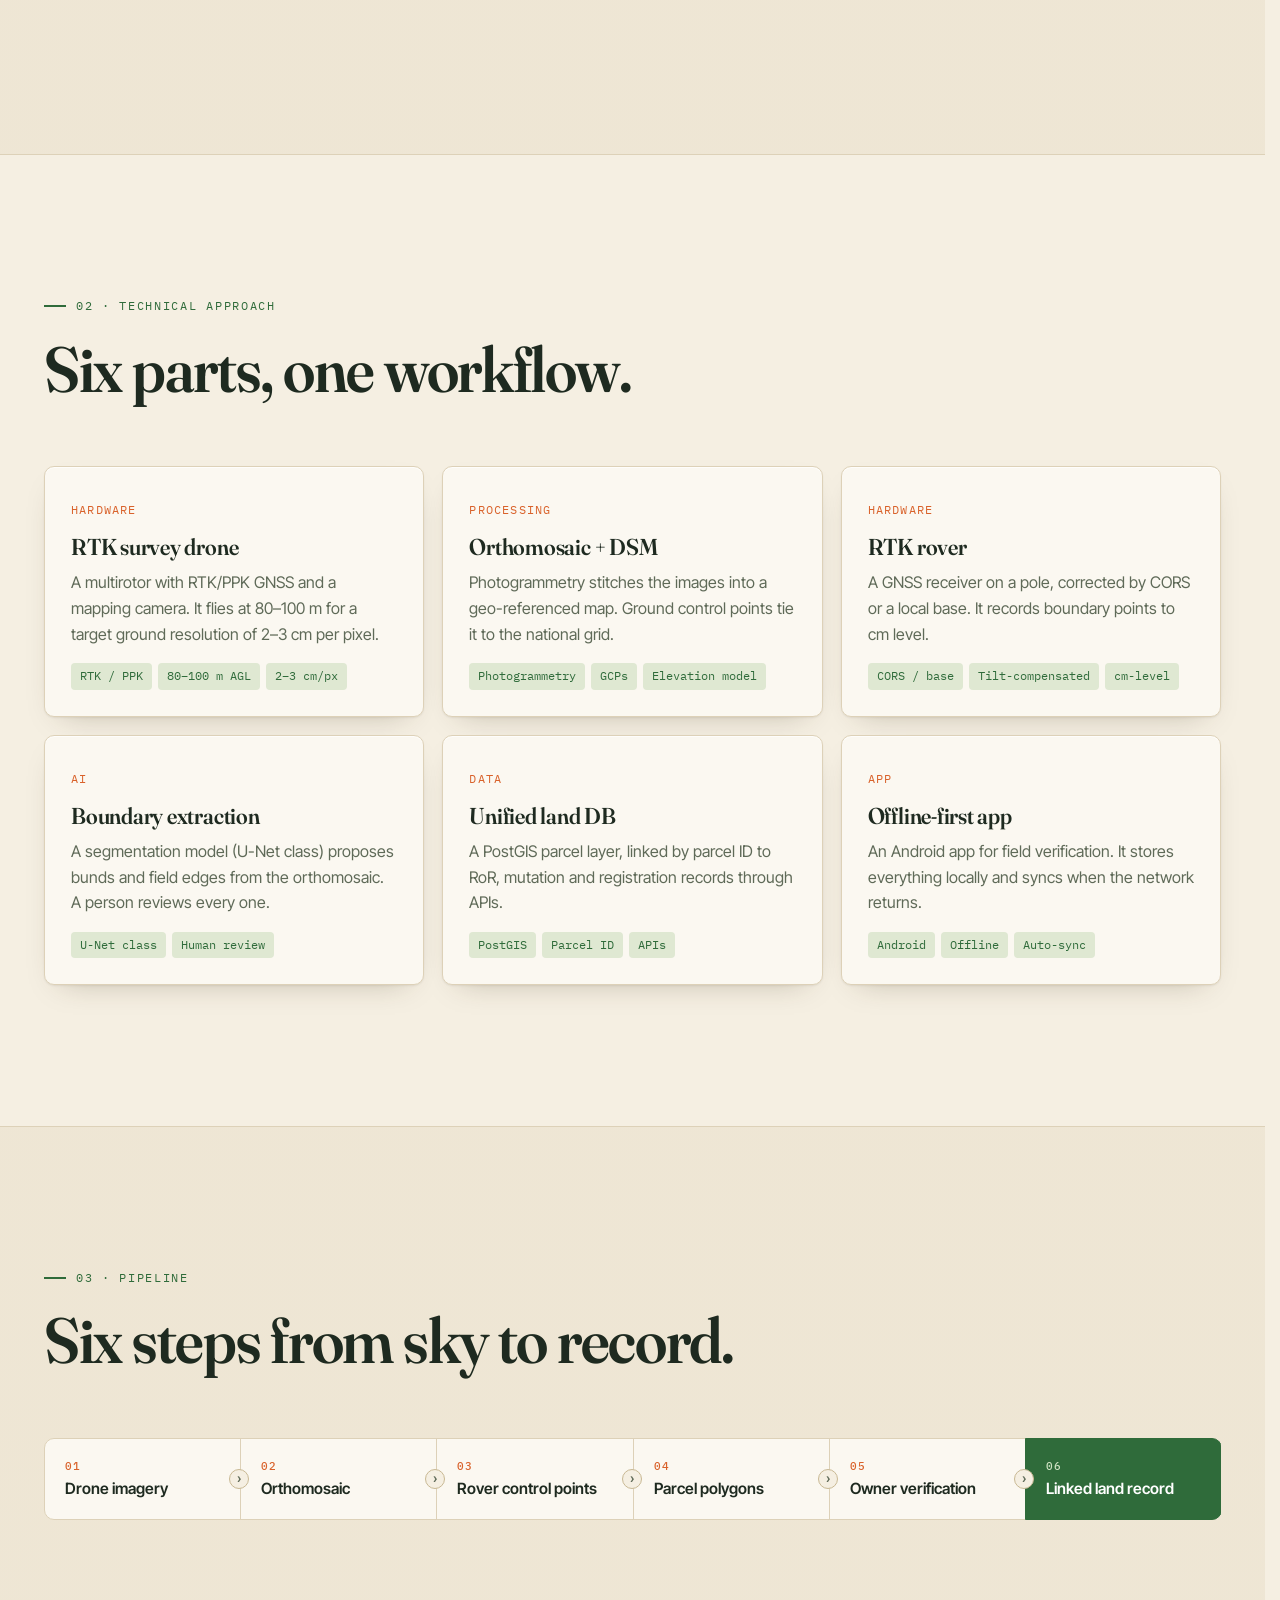
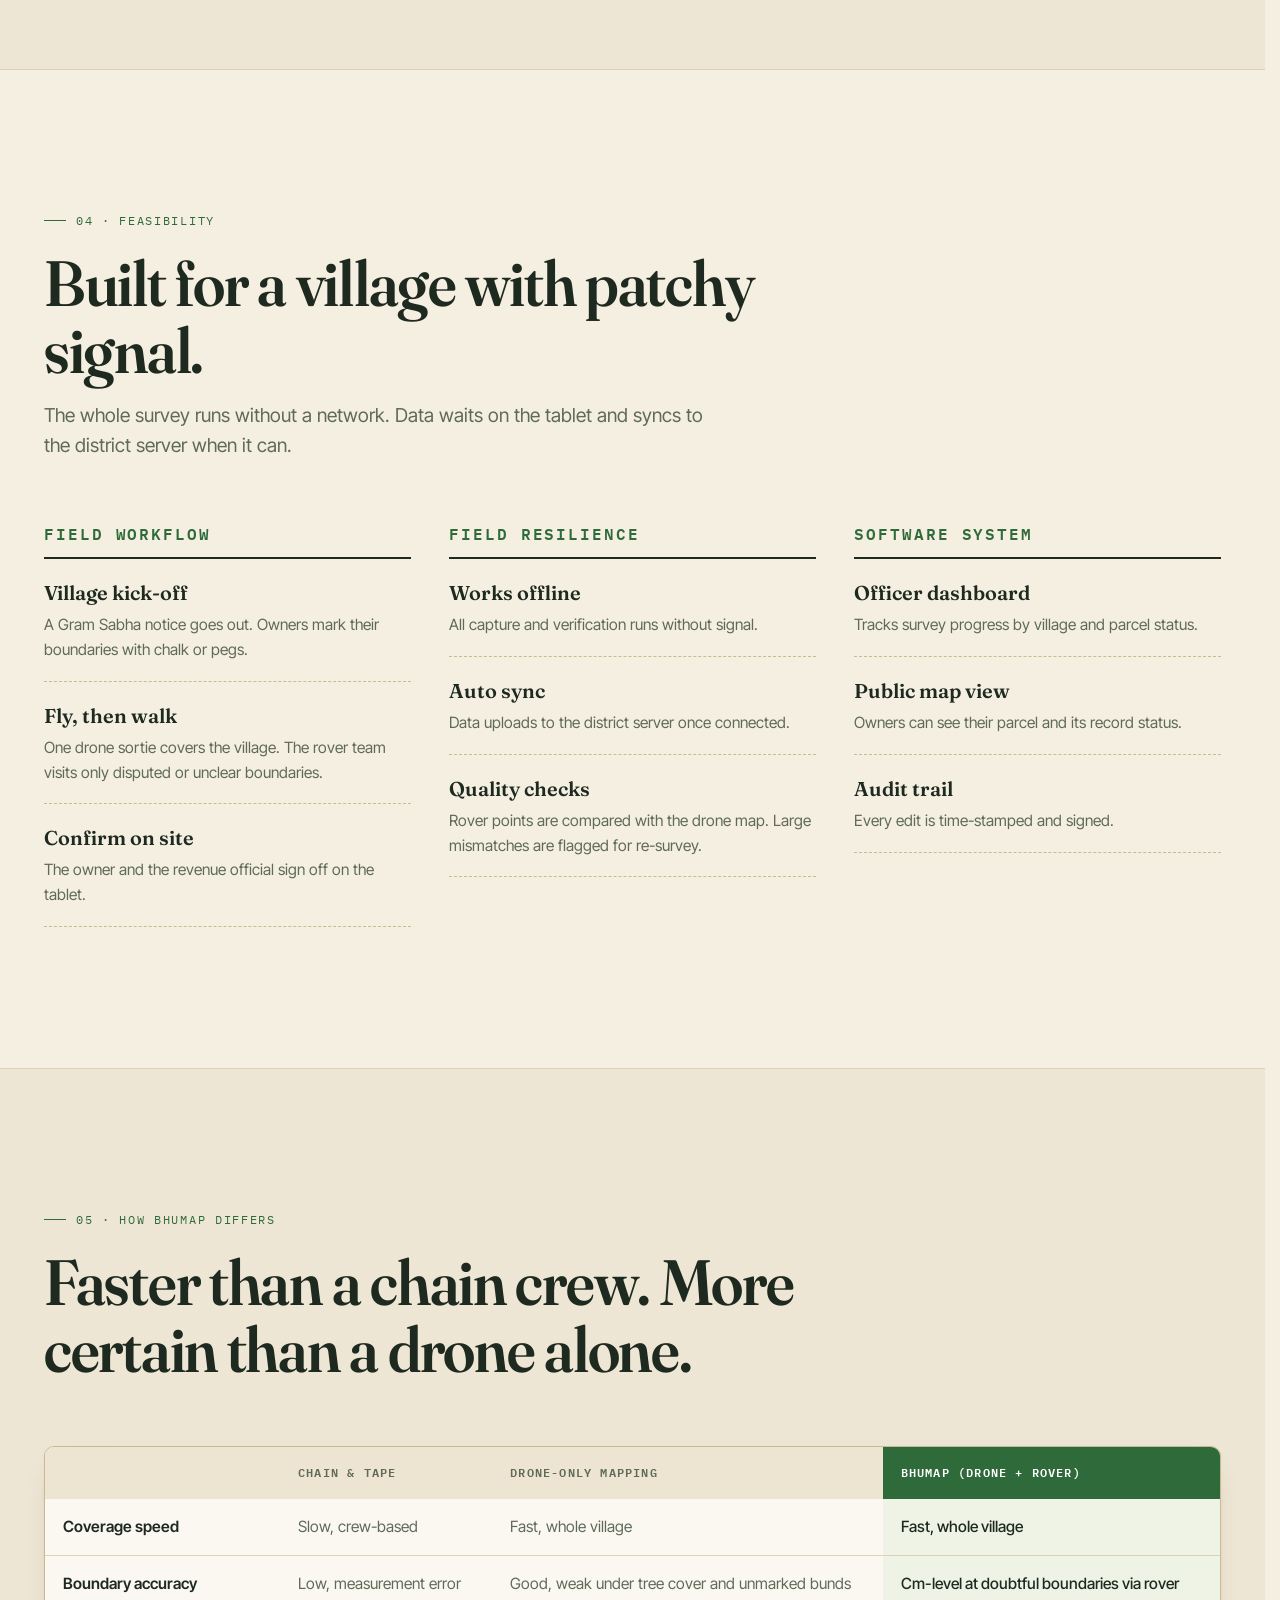
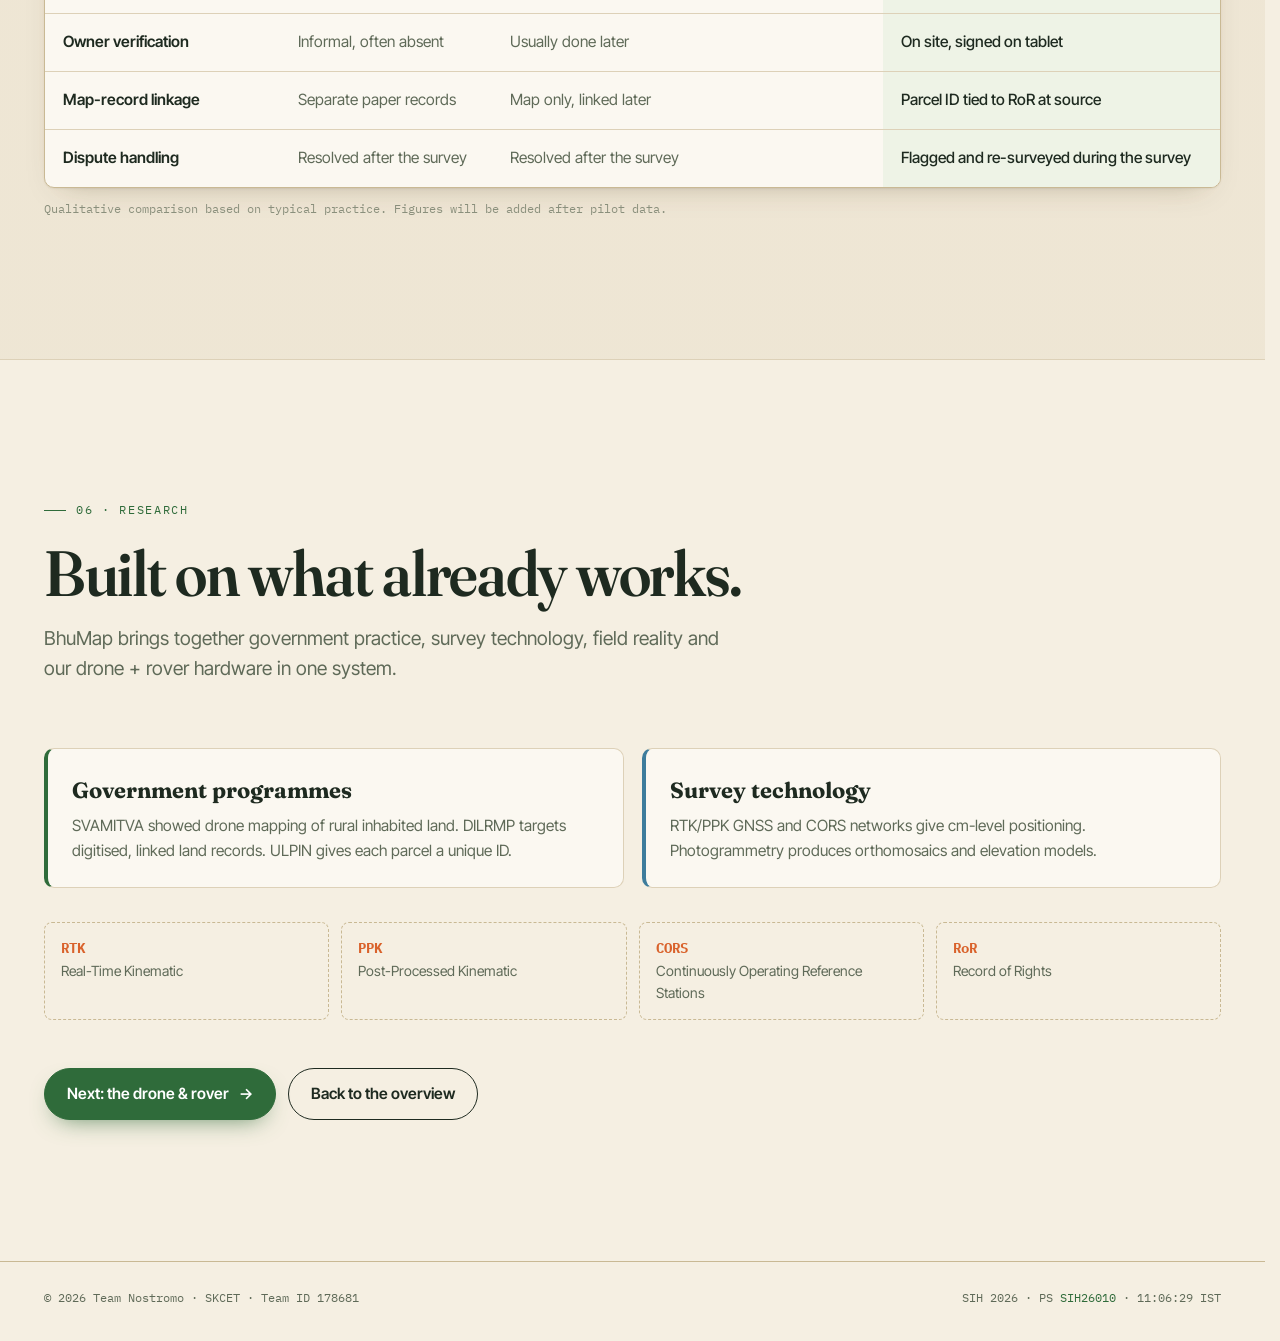
==== commit c3417a34: "Before/after fits one screen" ====
--- a/bhumap.html
+++ b/bhumap.html
@@ -17,7 +17,7 @@
   <link rel="preconnect" href="https://fonts.googleapis.com">
   <link rel="preconnect" href="https://fonts.gstatic.com" crossorigin>
   <link rel="stylesheet" href="https://fonts.googleapis.com/css2?family=Fraunces:ital,opsz,wght,SOFT@0,9..144,400..700,0..100;1,9..144,400..700,0..100&family=IBM+Plex+Mono:wght@400;500;600&family=Inter+Tight:wght@400;500;600;700&display=swap">
-  <link rel="stylesheet" href="styles.css?v=5">
+  <link rel="stylesheet" href="styles.css?v=6">
 </head>
 <body>
 
--- a/styles.css
+++ b/styles.css
@@ -443,3 +443,30 @@
 .cmp-notes > div.good:hover, .cmp-notes > div.good:focus-visible { transform: translateY(-3px); border-color: var(--field); background: #e2ecd6; box-shadow: 0 0 0 3px rgba(47, 107, 58, .2), var(--shadow); }
 .cmp-notes > div:focus-visible { outline: none; }
 @media (max-width: 700px) { .cmp-sheet, .cmp-notes { width: 100%; } .compare .map-canvas { aspect-ratio: 4 / 3; } }
+
+/* before/after: text on the left, map on the right, the whole section fits one screen */
+#compare { padding-block: clamp(36px, 5vh, 64px); }
+.cmp-grid { display: grid; grid-template-columns: minmax(280px, 360px) minmax(0, 1fr); gap: clamp(24px, 3vw, 44px); align-items: center; min-height: calc(100svh - var(--nav-h) - 2 * clamp(36px, 5vh, 64px)); }
+.cmp-side { display: grid; gap: 18px; min-width: 0; }
+.cmp-side .section-head { margin-bottom: 0; gap: 12px; }
+.cmp-side h2 { font-size: clamp(34px, 3.6vw, 48px); }
+.cmp-side .lede { font-size: 17px; }
+.cmp-grid .cmp-notes { grid-template-columns: 1fr; gap: 10px; margin-top: 0; width: 100%; }
+.cmp-grid .cmp-notes > div { padding: 14px 16px; font-size: 14.5px; }
+.cmp-grid .cmp-notes b { font-size: 18px; }
+.cmp-grid .cmp-caption { margin-top: 0; }
+.cmp-grid .cmp-sheet { width: 100%; max-width: calc((100svh - var(--nav-h) - 2 * clamp(36px, 5vh, 64px) - 50px) * 1.6 + 26px); justify-self: end; }
+@media (max-width: 900px) {
+  .cmp-grid { grid-template-columns: 1fr; min-height: 0; }
+  .cmp-grid .cmp-sheet { order: 2; max-width: 100%; justify-self: stretch; }
+  .cmp-grid .cmp-notes { grid-template-columns: 1fr 1fr; }
+}
+@media (max-width: 560px) { .cmp-grid .cmp-notes { grid-template-columns: 1fr; } }
+@media (max-width: 900px) {
+  .cmp-grid { gap: 16px; }
+  .cmp-side { display: contents; }
+  .cmp-side .section-head { order: 1; }
+  .cmp-grid .cmp-sheet { order: 2; }
+  .cmp-grid .cmp-notes { order: 3; }
+  .cmp-grid .cmp-caption { order: 4; }
+}
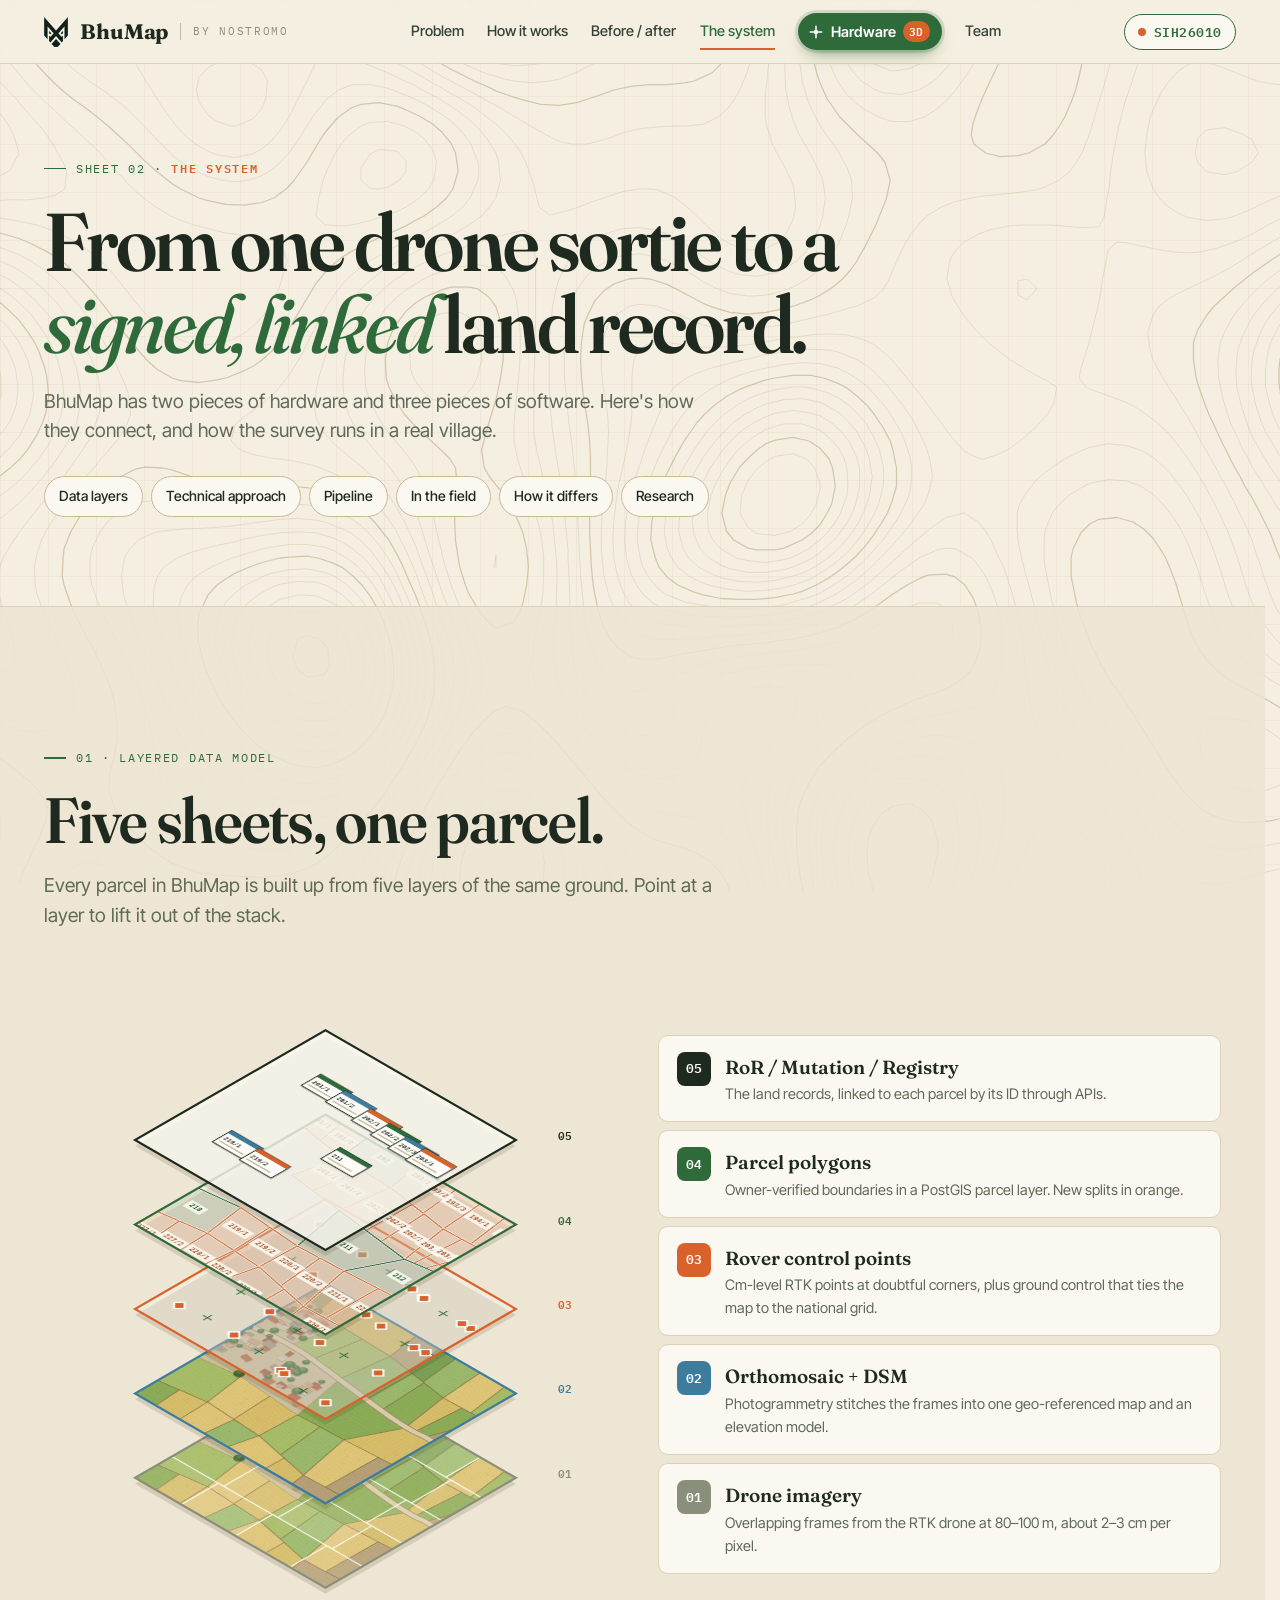
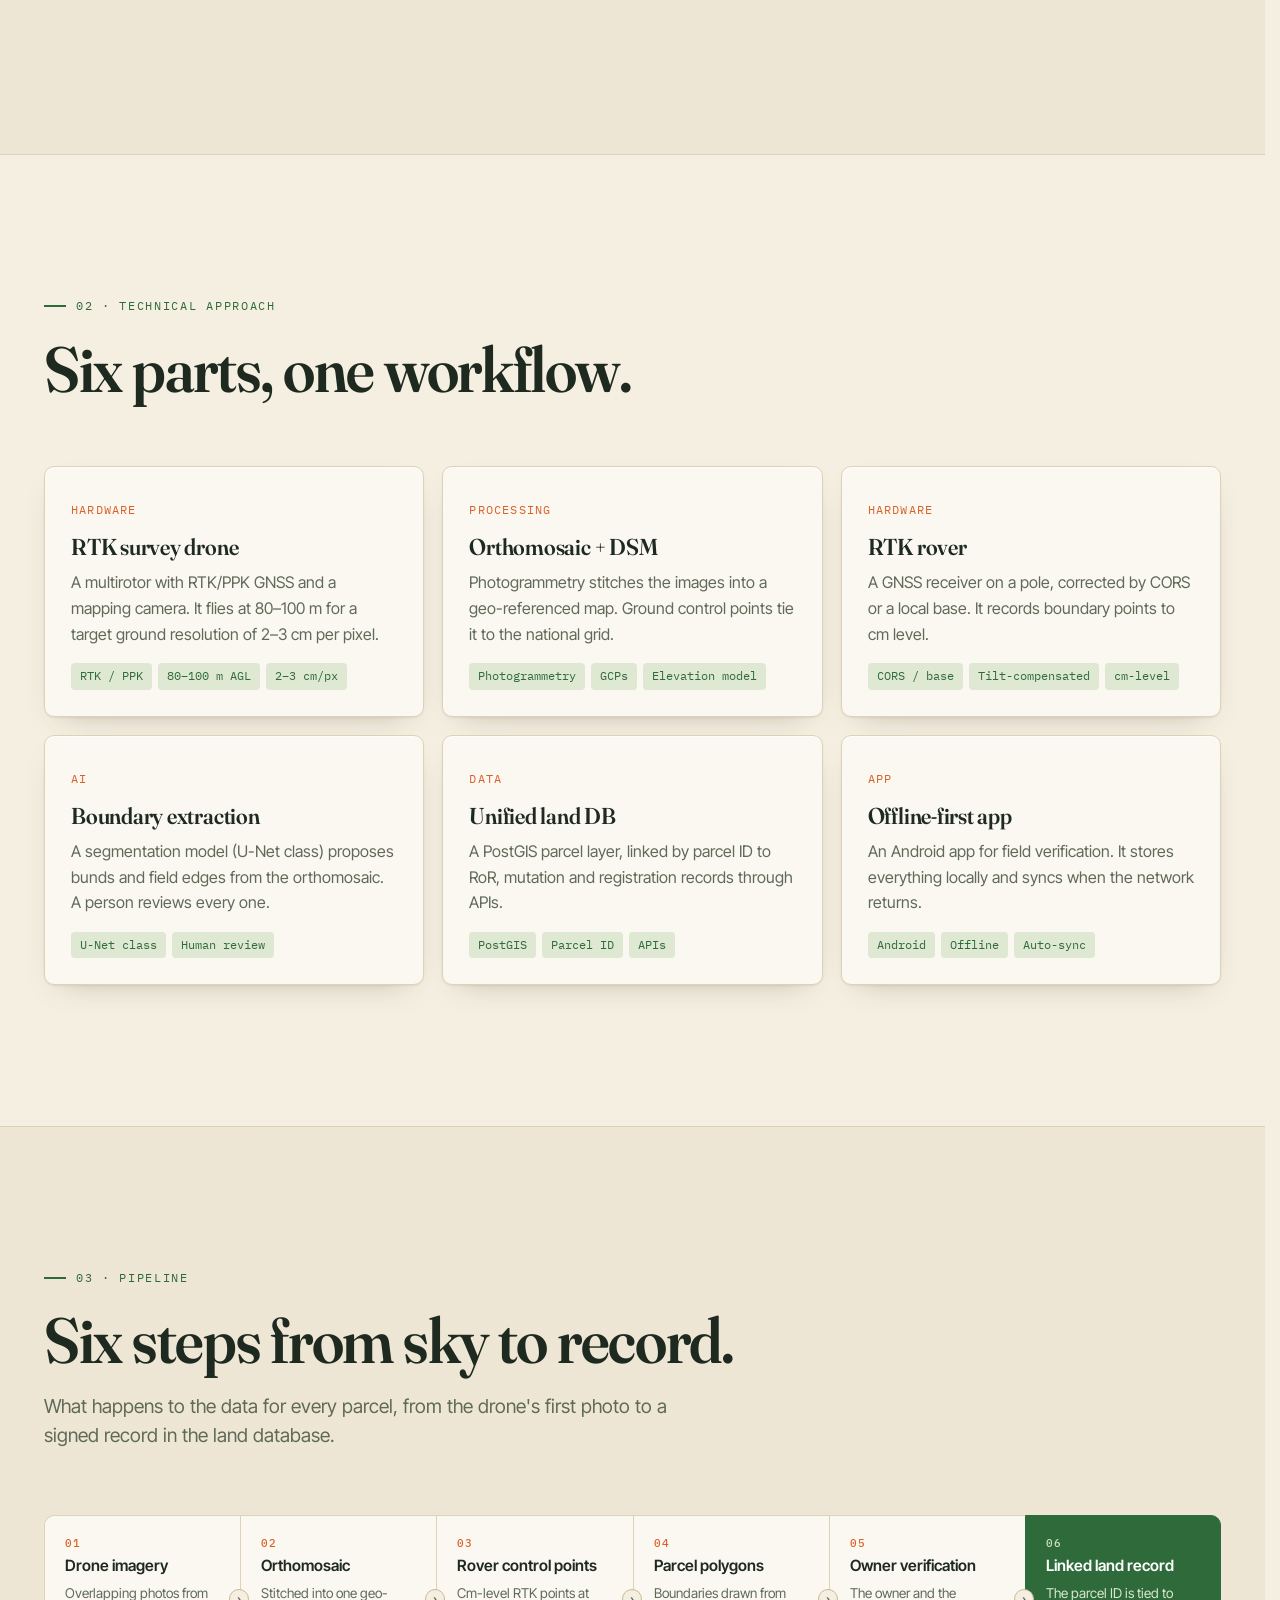
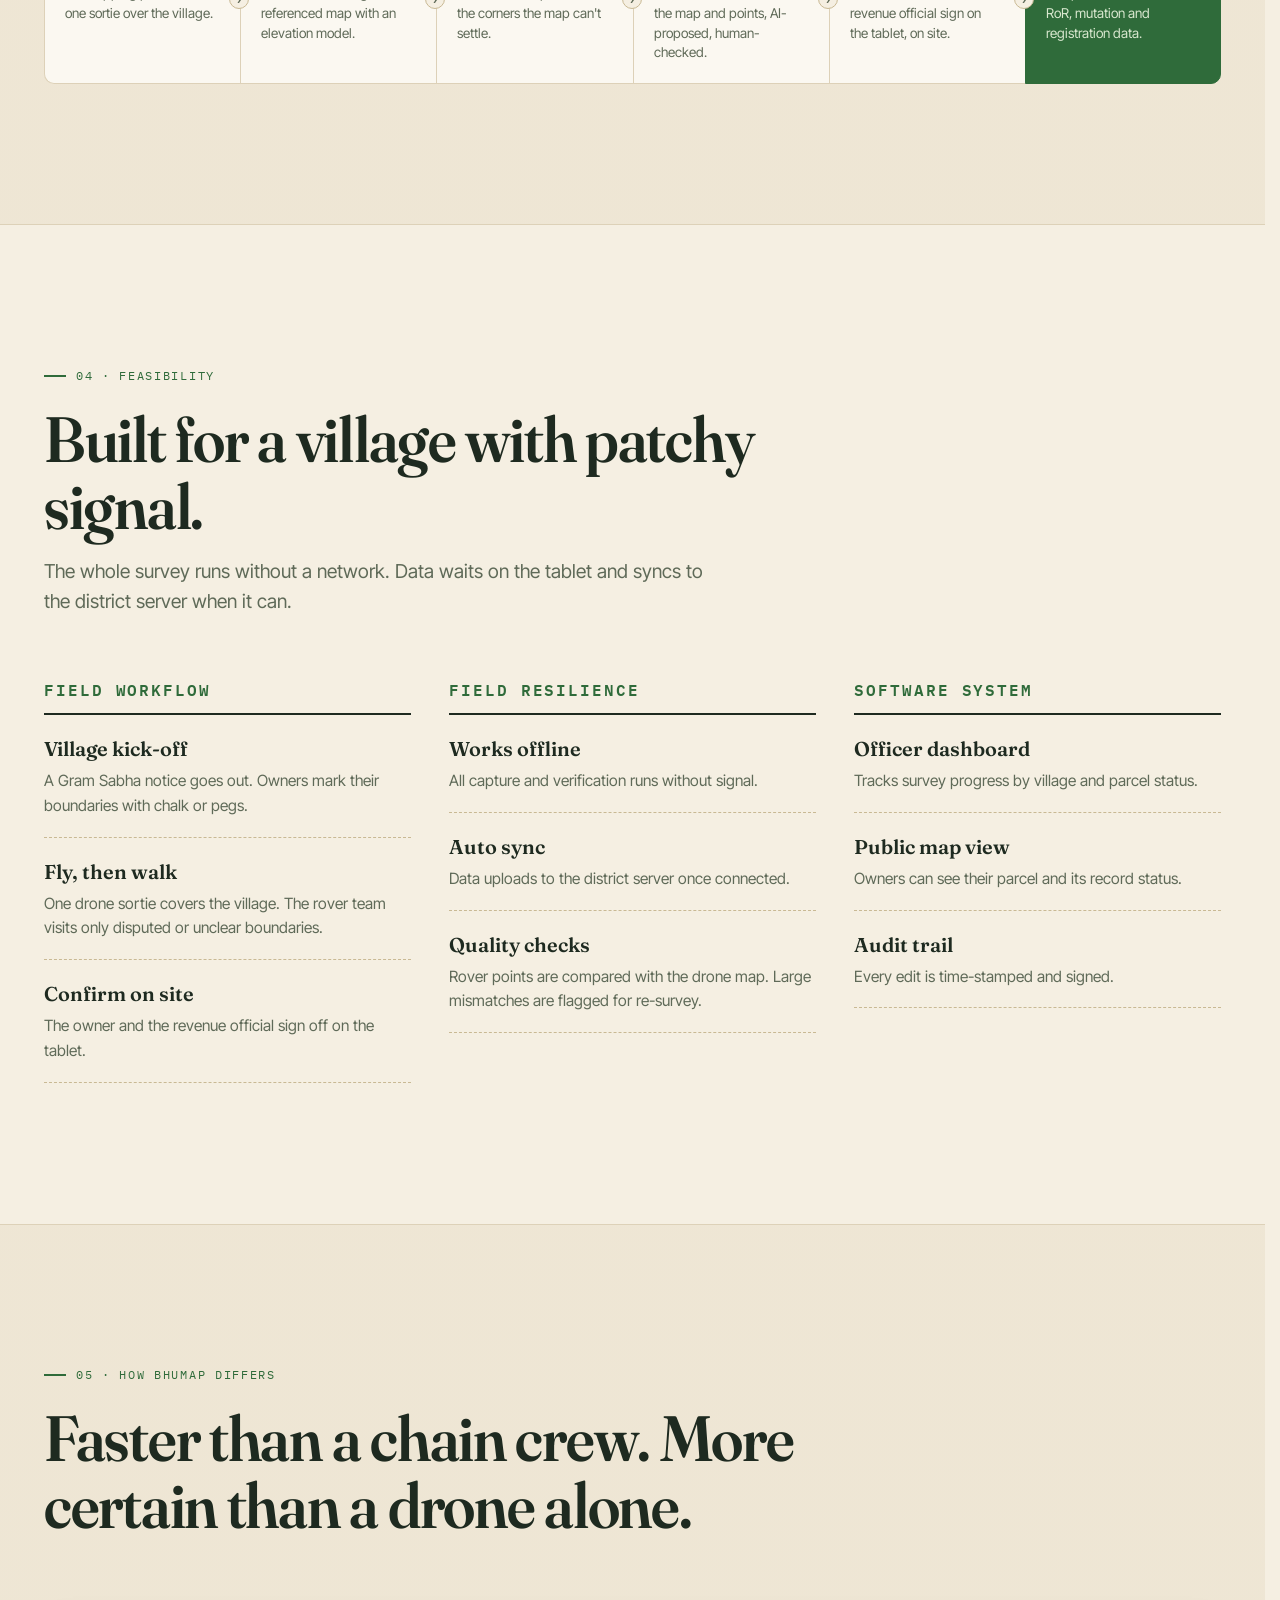
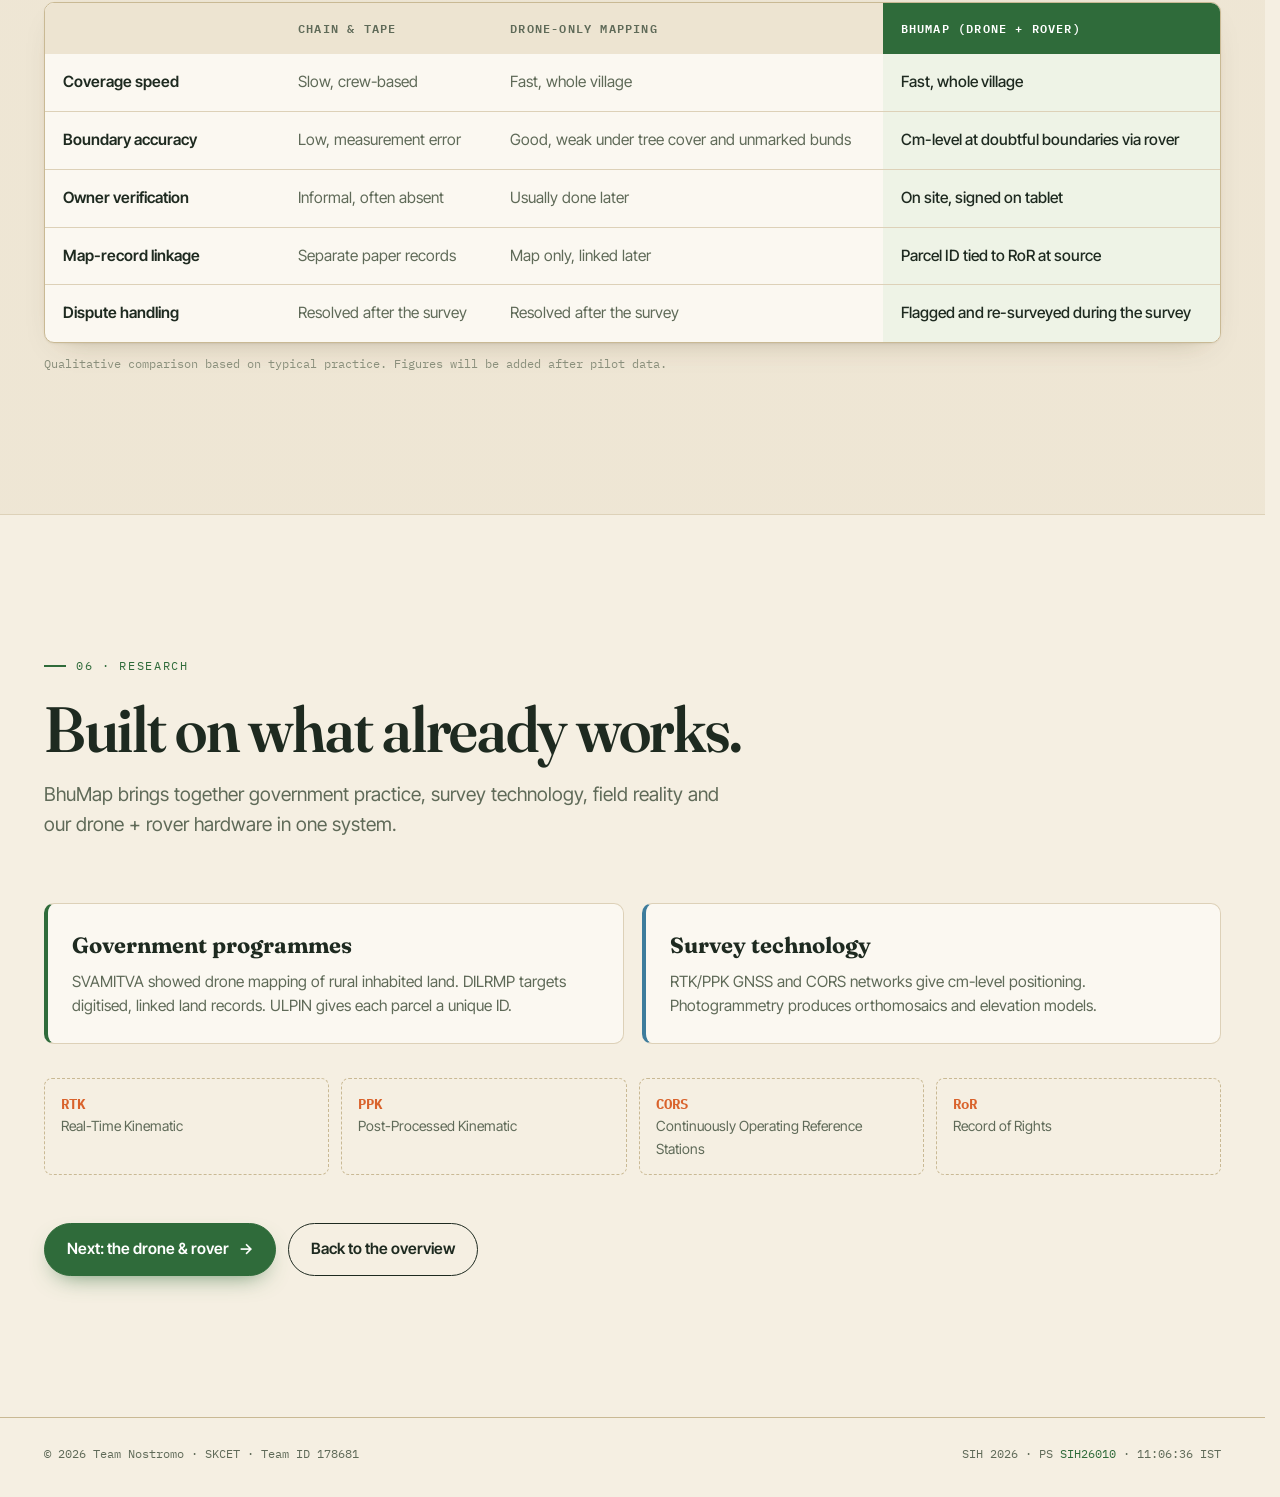
==== commit b45dcb29: "Pipeline: no scrollbar, step descriptions" ====
--- a/bhumap.html
+++ b/bhumap.html
@@ -17,7 +17,7 @@
   <link rel="preconnect" href="https://fonts.googleapis.com">
   <link rel="preconnect" href="https://fonts.gstatic.com" crossorigin>
   <link rel="stylesheet" href="https://fonts.googleapis.com/css2?family=Fraunces:ital,opsz,wght,SOFT@0,9..144,400..700,0..100;1,9..144,400..700,0..100&family=IBM+Plex+Mono:wght@400;500;600&family=Inter+Tight:wght@400;500;600;700&display=swap">
-  <link rel="stylesheet" href="styles.css?v=6">
+  <link rel="stylesheet" href="styles.css?v=7">
 </head>
 <body>
 
@@ -94,14 +94,15 @@
     <div class="section-head rv">
       <span class="tag">03 · Pipeline</span>
       <h2>Six steps from sky to record.</h2>
+      <p class="lede">What happens to the data for every parcel, from the drone's first photo to a signed record in the land database.</p>
     </div>
     <div class="pipeline rv">
-      <div><small>01</small>Drone imagery</div>
-      <div><small>02</small>Orthomosaic</div>
-      <div><small>03</small>Rover control points</div>
-      <div><small>04</small>Parcel polygons</div>
-      <div><small>05</small>Owner verification</div>
-      <div><small>06</small>Linked land record</div>
+      <div><small>01</small>Drone imagery<span>Overlapping photos from one sortie over the village.</span></div>
+      <div><small>02</small>Orthomosaic<span>Stitched into one geo-referenced map with an elevation model.</span></div>
+      <div><small>03</small>Rover control points<span>Cm-level RTK points at the corners the map can't settle.</span></div>
+      <div><small>04</small>Parcel polygons<span>Boundaries drawn from the map and points, AI-proposed, human-checked.</span></div>
+      <div><small>05</small>Owner verification<span>The owner and the revenue official sign on the tablet, on site.</span></div>
+      <div><small>06</small>Linked land record<span>The parcel ID is tied to RoR, mutation and registration data.</span></div>
     </div>
   </div>
 </section>
--- a/styles.css
+++ b/styles.css
@@ -470,3 +470,18 @@
   .cmp-grid .cmp-notes { order: 3; }
   .cmp-grid .cmp-caption { order: 4; }
 }
+
+/* pipeline: six steps in a row, no scrolling; wraps to 3 and 2 columns on smaller screens */
+.pipeline { display: grid; grid-template-columns: repeat(6, minmax(0, 1fr)); overflow: visible; padding-bottom: 0; gap: 0; }
+.pipeline div { flex: none; margin-right: 0; border-right-width: 0; }
+.pipeline div:last-child { border-right-width: 1px; }
+.pipeline div span { display: block; margin-top: 8px; font-weight: 400; font-size: 13.5px; line-height: 1.45; color: var(--muted); }
+.pipeline div:last-child span { color: #d9e8cf; }
+.pipeline div { transition: background .2s, transform .2s; }
+.pipeline div:not(:last-child):hover { background: #eef3e6; }
+@media (max-width: 1000px) {
+  .pipeline { grid-template-columns: repeat(3, minmax(0, 1fr)); gap: 10px; }
+  .pipeline div, .pipeline div:first-child, .pipeline div:last-child { border-radius: var(--radius); border-right-width: 1px; }
+  .pipeline div:not(:last-child)::after { display: none; }
+}
+@media (max-width: 600px) { .pipeline { grid-template-columns: 1fr 1fr; } }
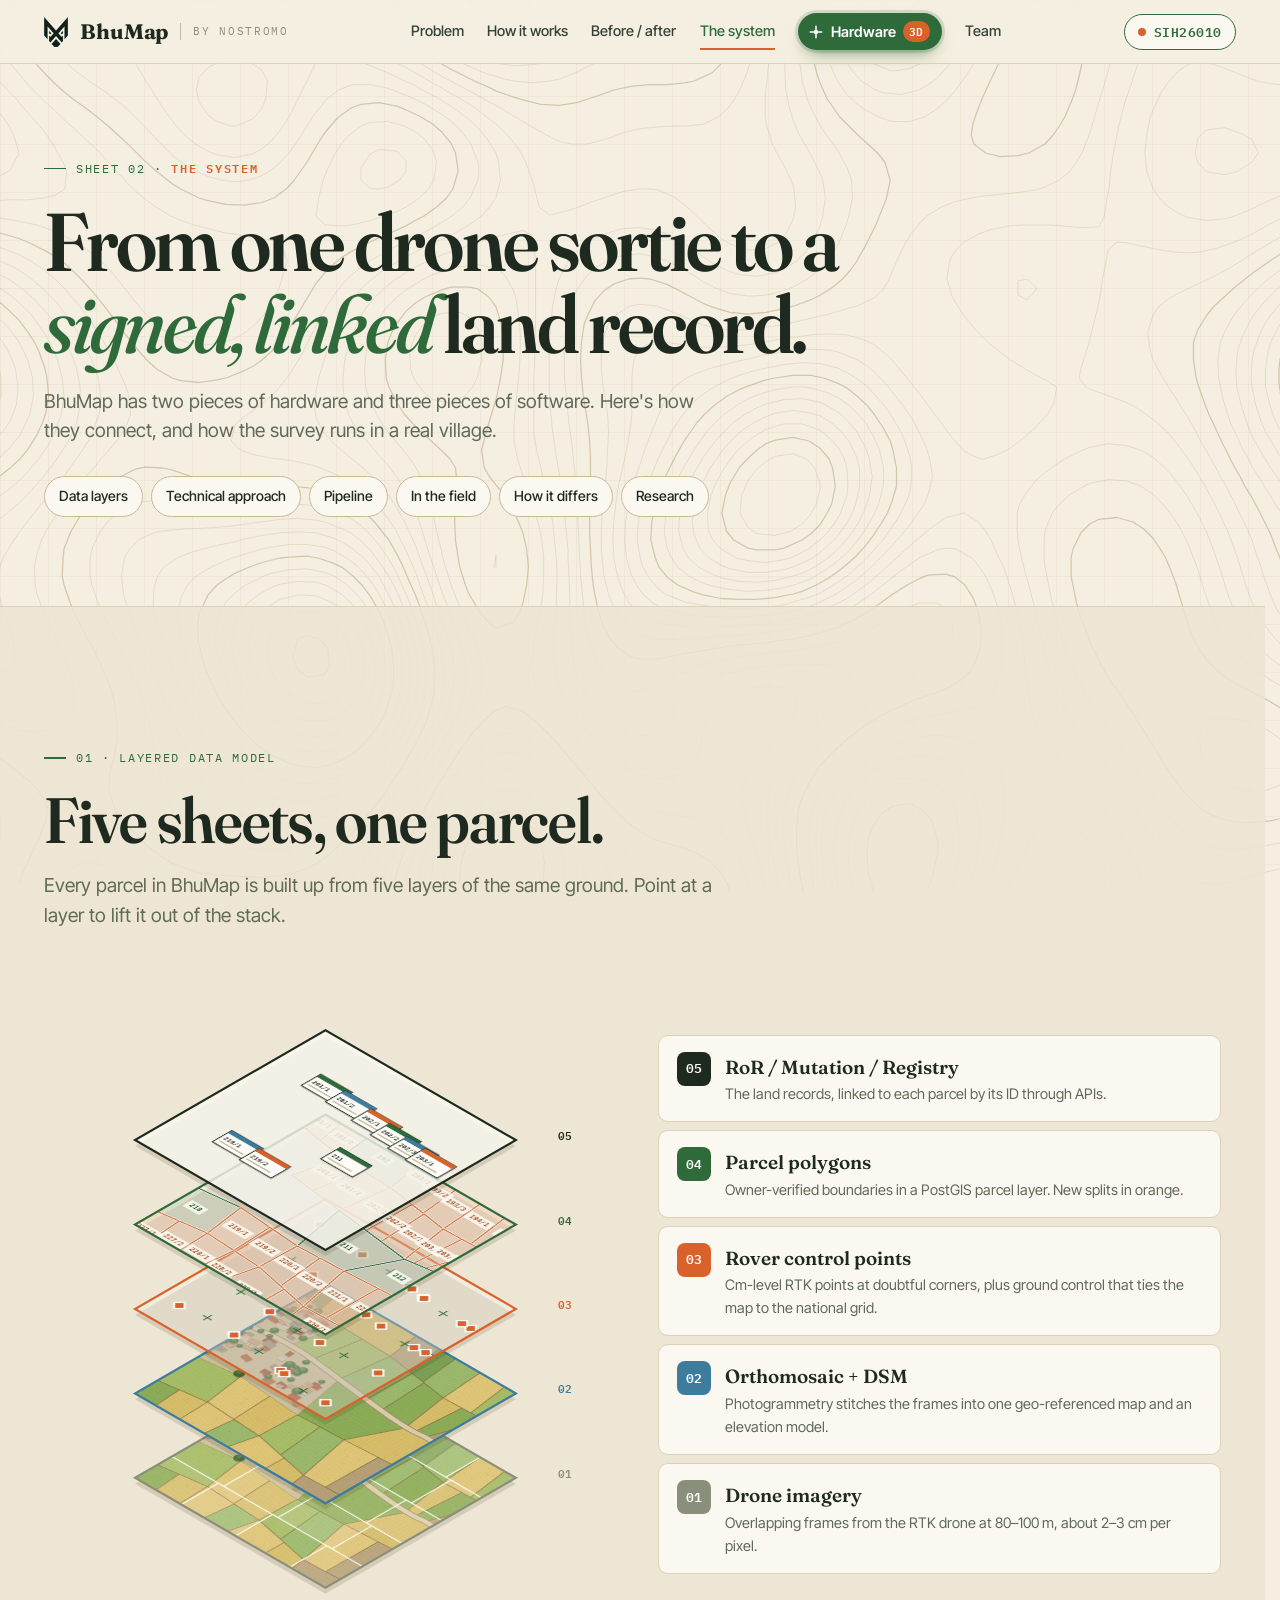
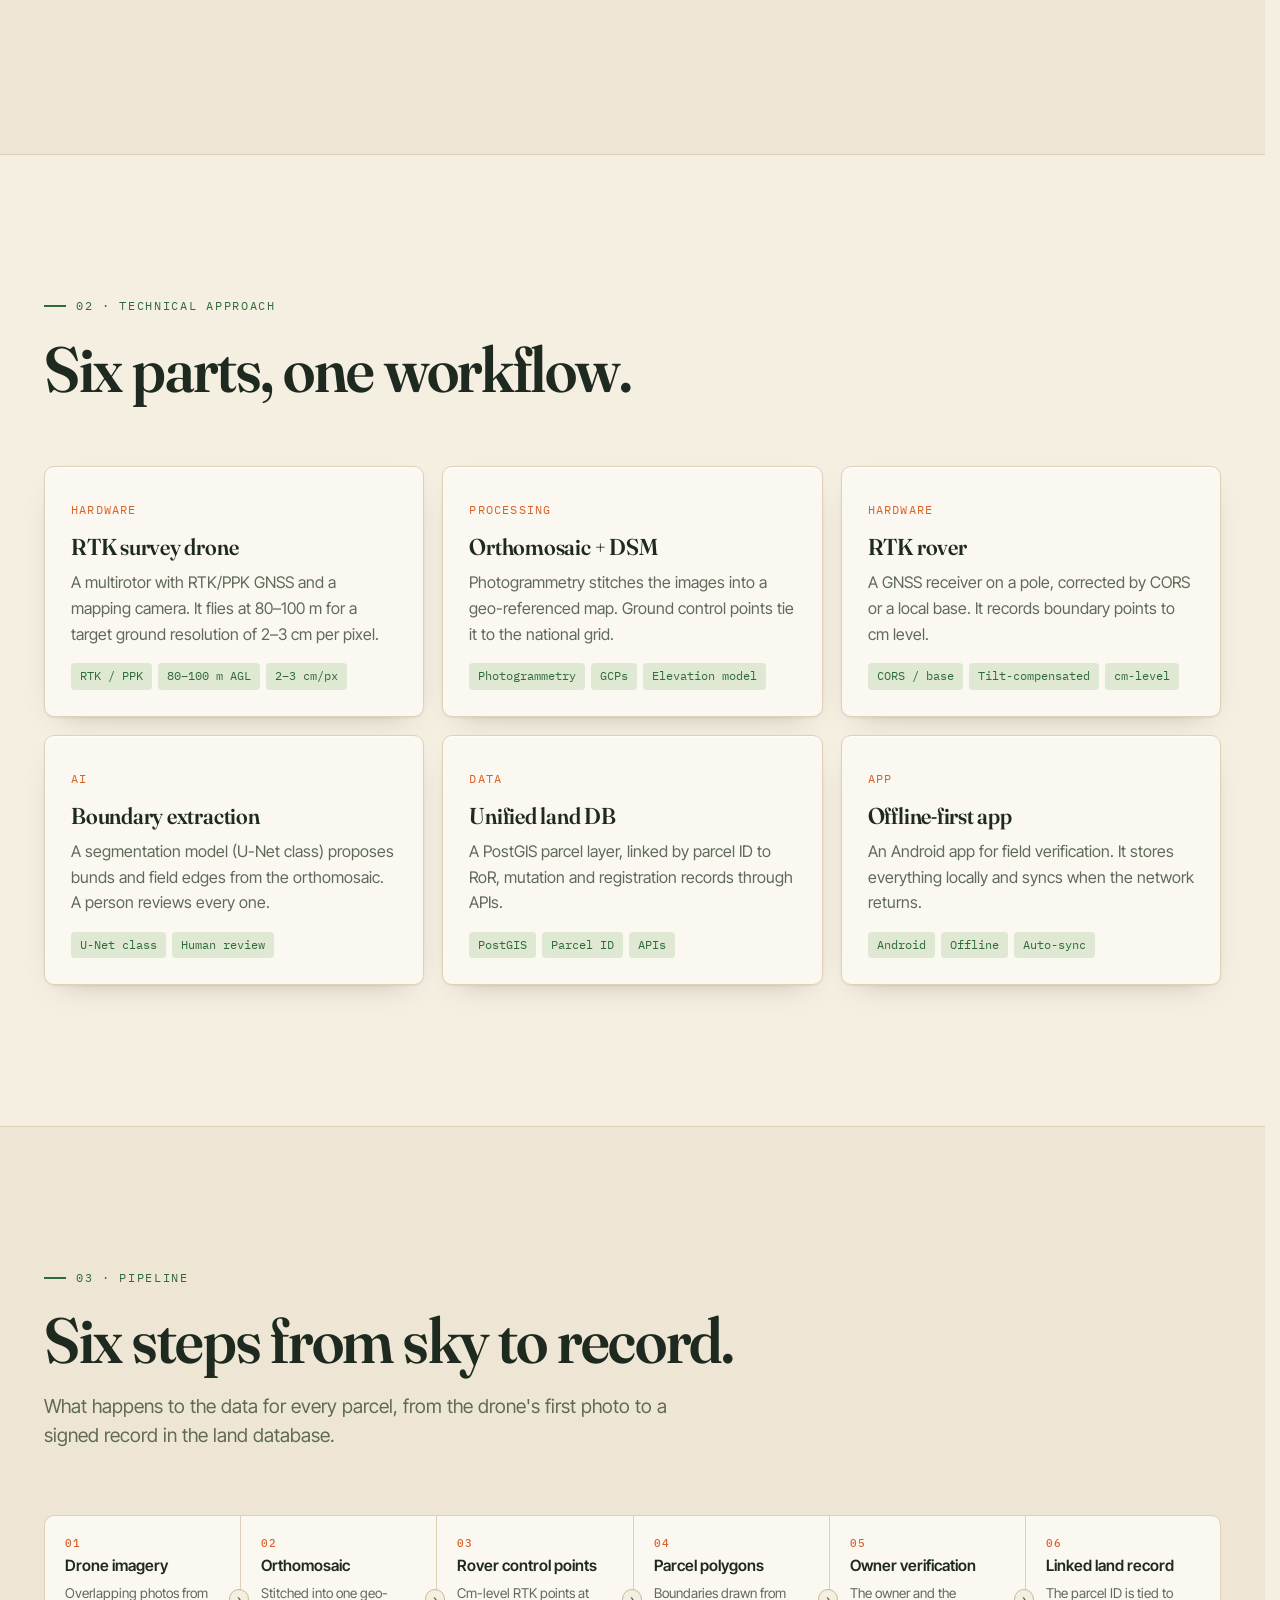
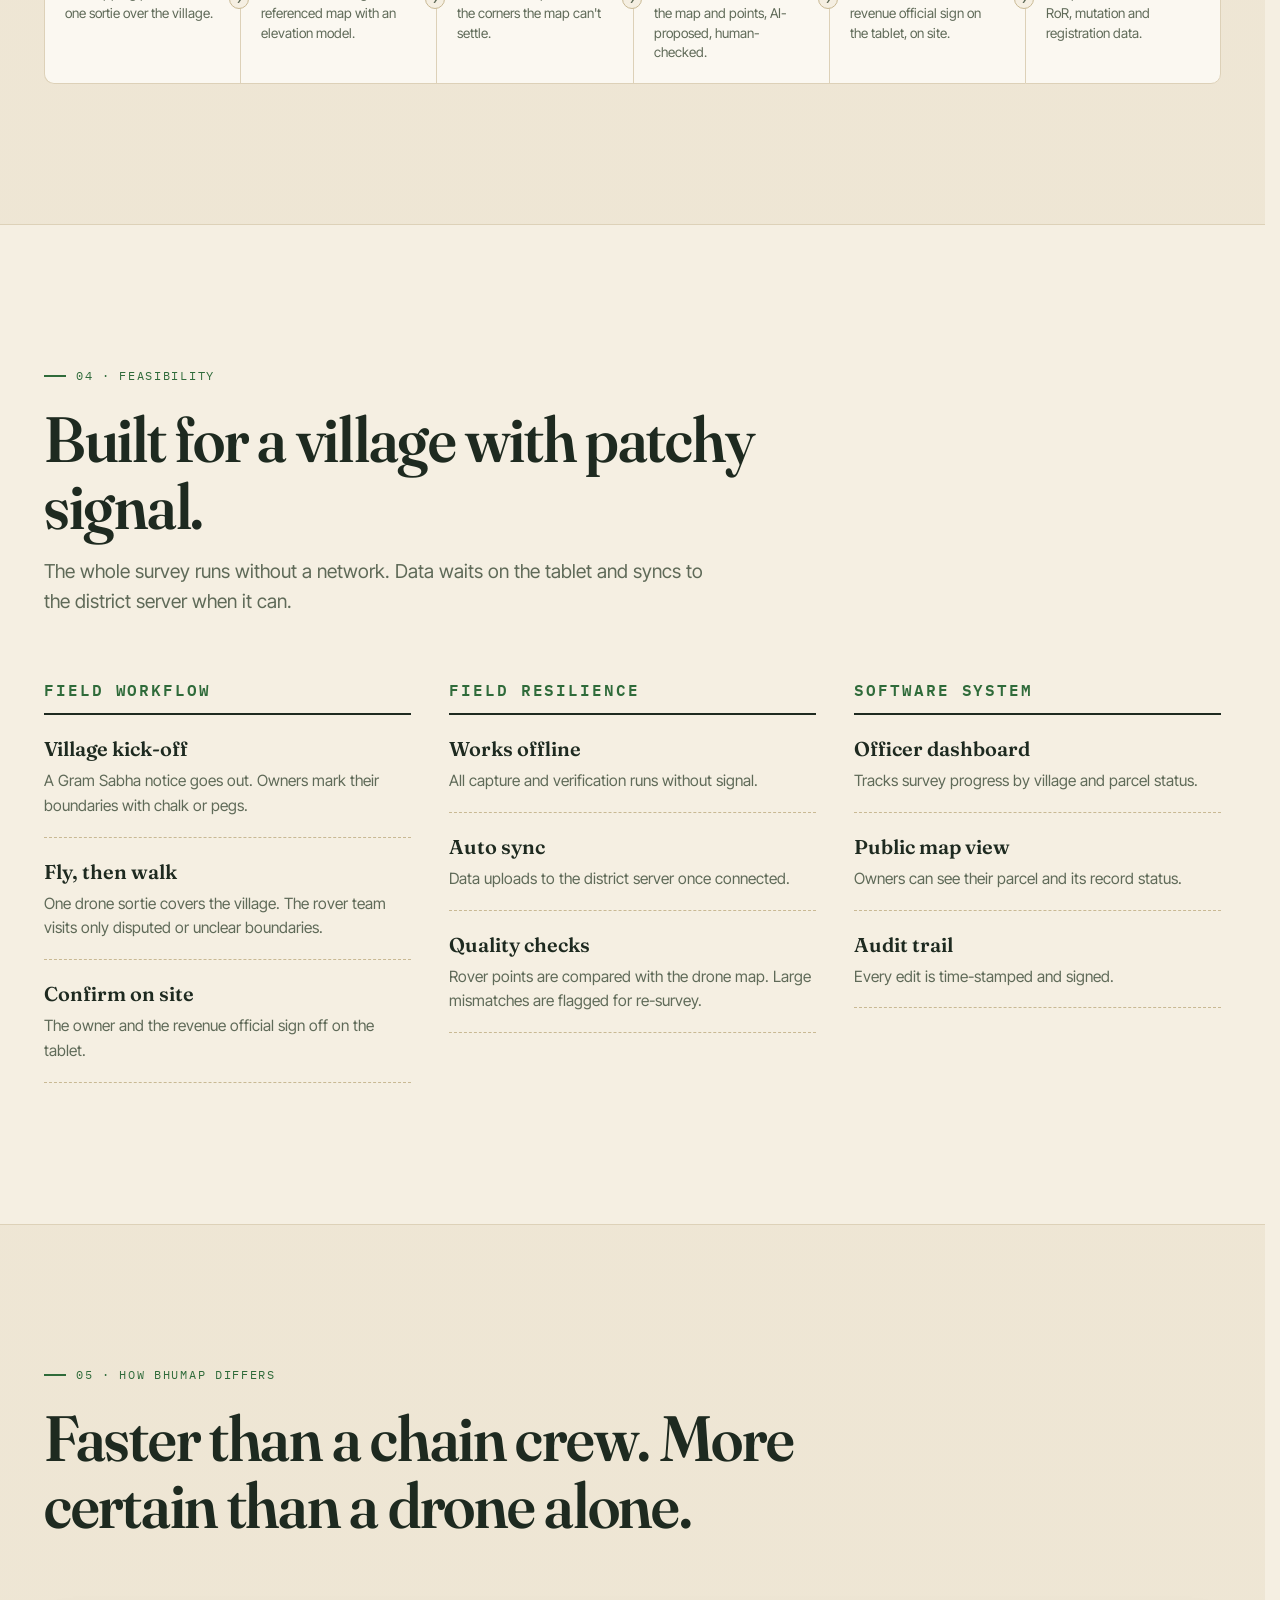
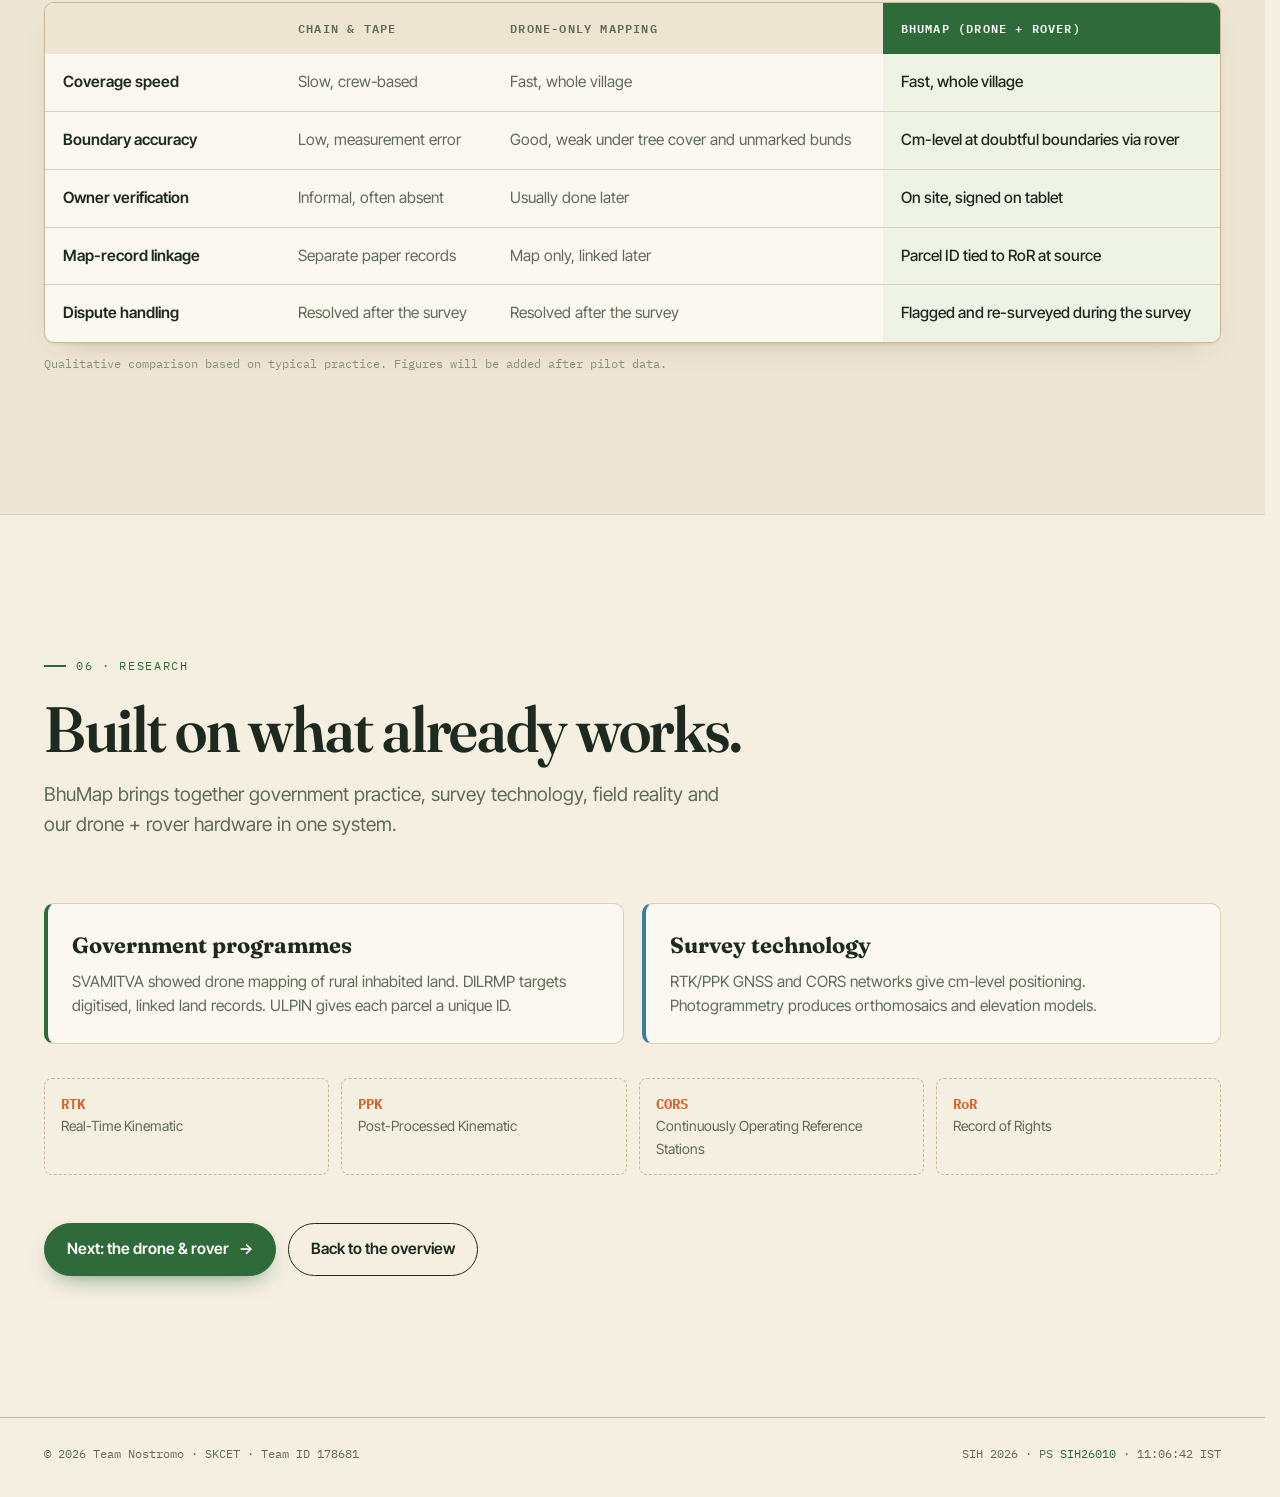
==== commit 5289701f: "Uniform pipeline steps" ====
--- a/bhumap.html
+++ b/bhumap.html
@@ -17,7 +17,7 @@
   <link rel="preconnect" href="https://fonts.googleapis.com">
   <link rel="preconnect" href="https://fonts.gstatic.com" crossorigin>
   <link rel="stylesheet" href="https://fonts.googleapis.com/css2?family=Fraunces:ital,opsz,wght,SOFT@0,9..144,400..700,0..100;1,9..144,400..700,0..100&family=IBM+Plex+Mono:wght@400;500;600&family=Inter+Tight:wght@400;500;600;700&display=swap">
-  <link rel="stylesheet" href="styles.css?v=7">
+  <link rel="stylesheet" href="styles.css?v=8">
 </head>
 <body>
 
--- a/styles.css
+++ b/styles.css
@@ -485,3 +485,8 @@
   .pipeline div:not(:last-child)::after { display: none; }
 }
 @media (max-width: 600px) { .pipeline { grid-template-columns: 1fr 1fr; } }
+/* every step looks the same; hovering any step tints it */
+.pipeline div:last-child { background: var(--card); color: var(--ink); border-color: var(--line); }
+.pipeline div:last-child small { color: var(--survey); }
+.pipeline div:last-child span { color: var(--muted); }
+.pipeline div:hover, .pipeline div:last-child:hover { background: #eef3e6; }
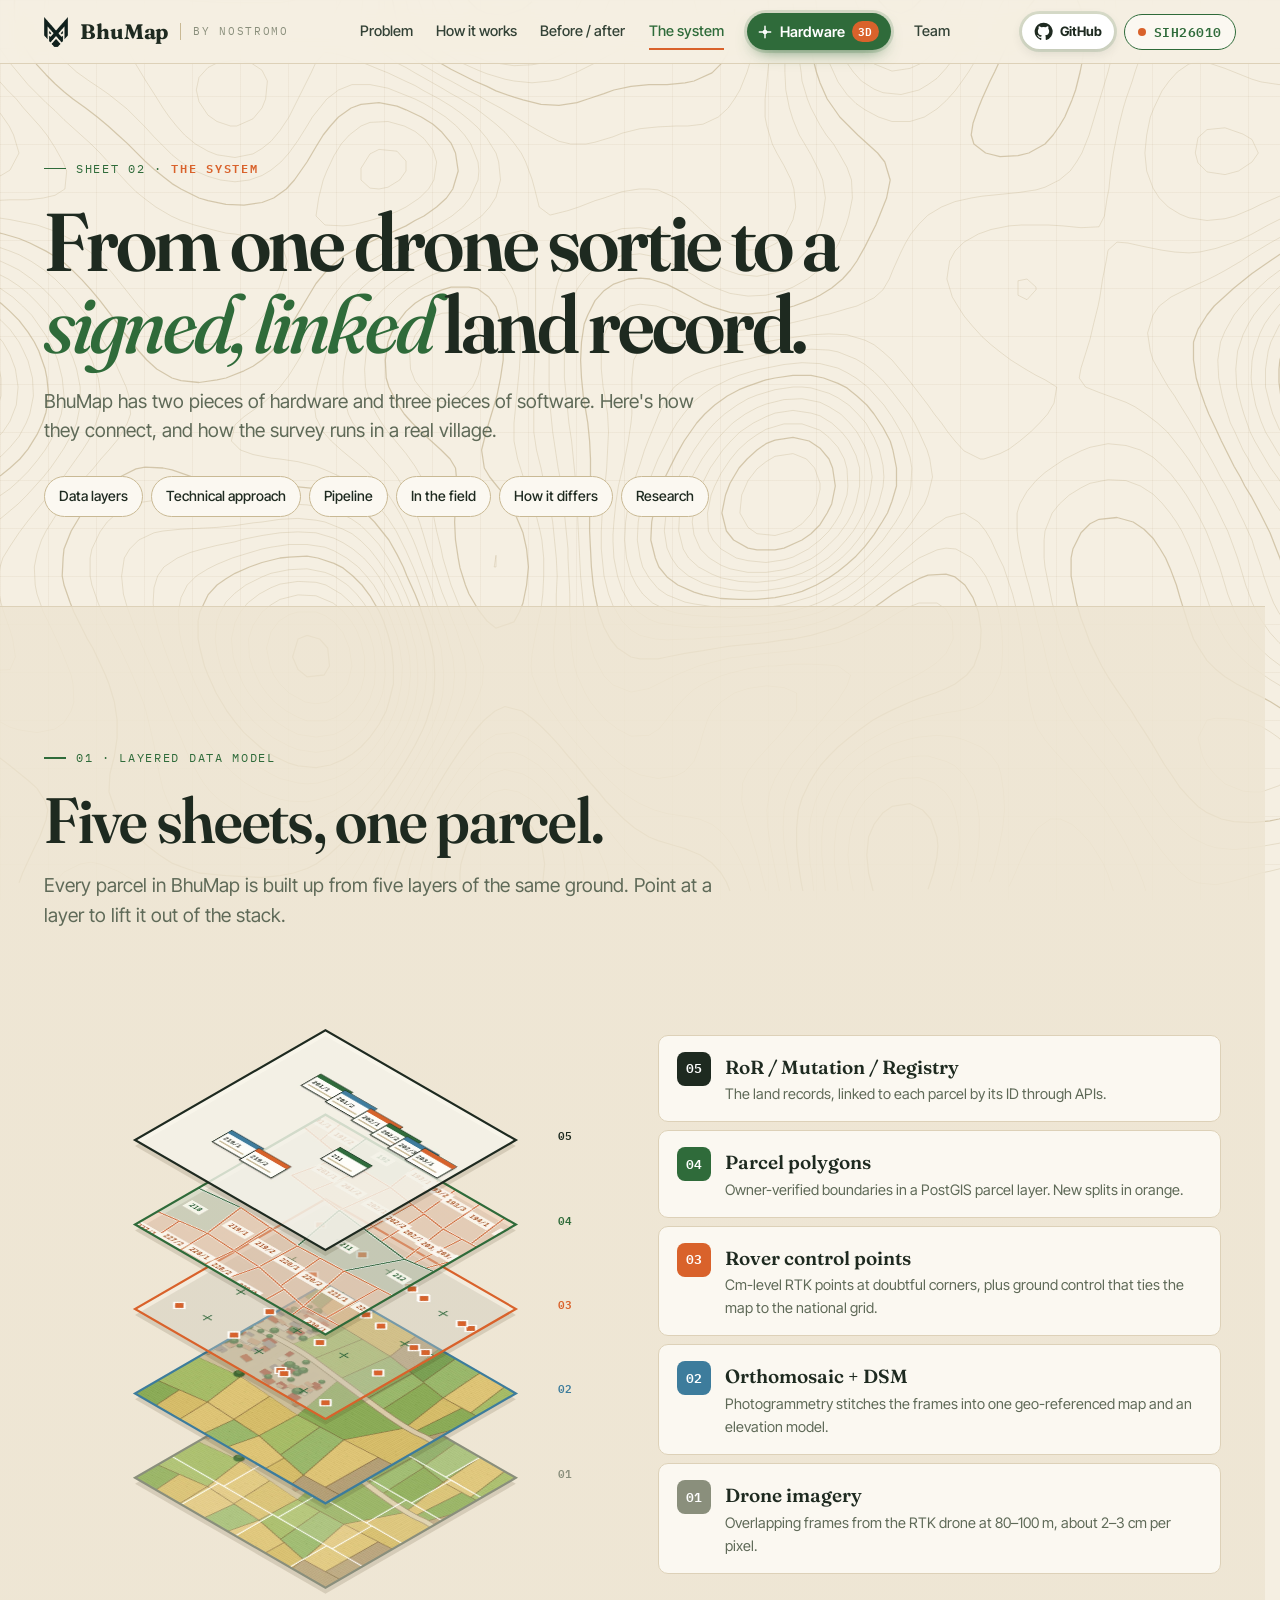
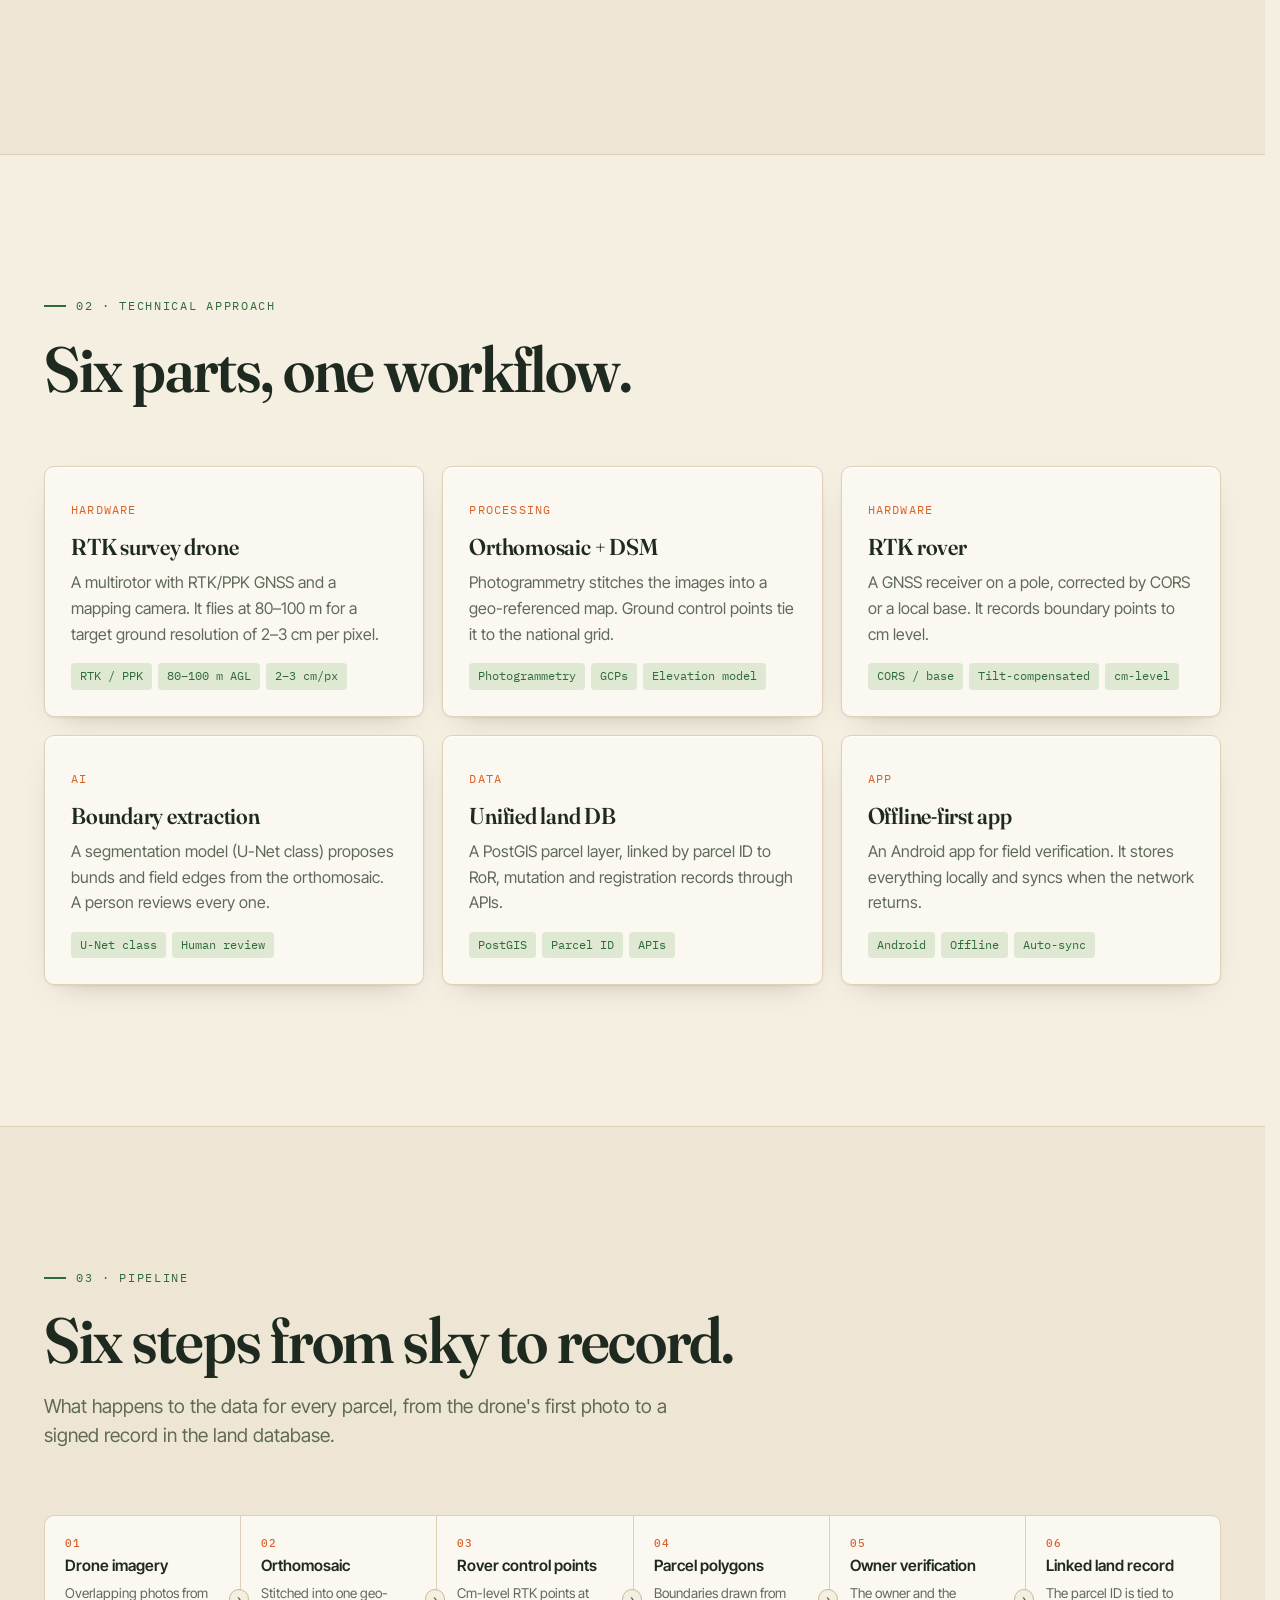
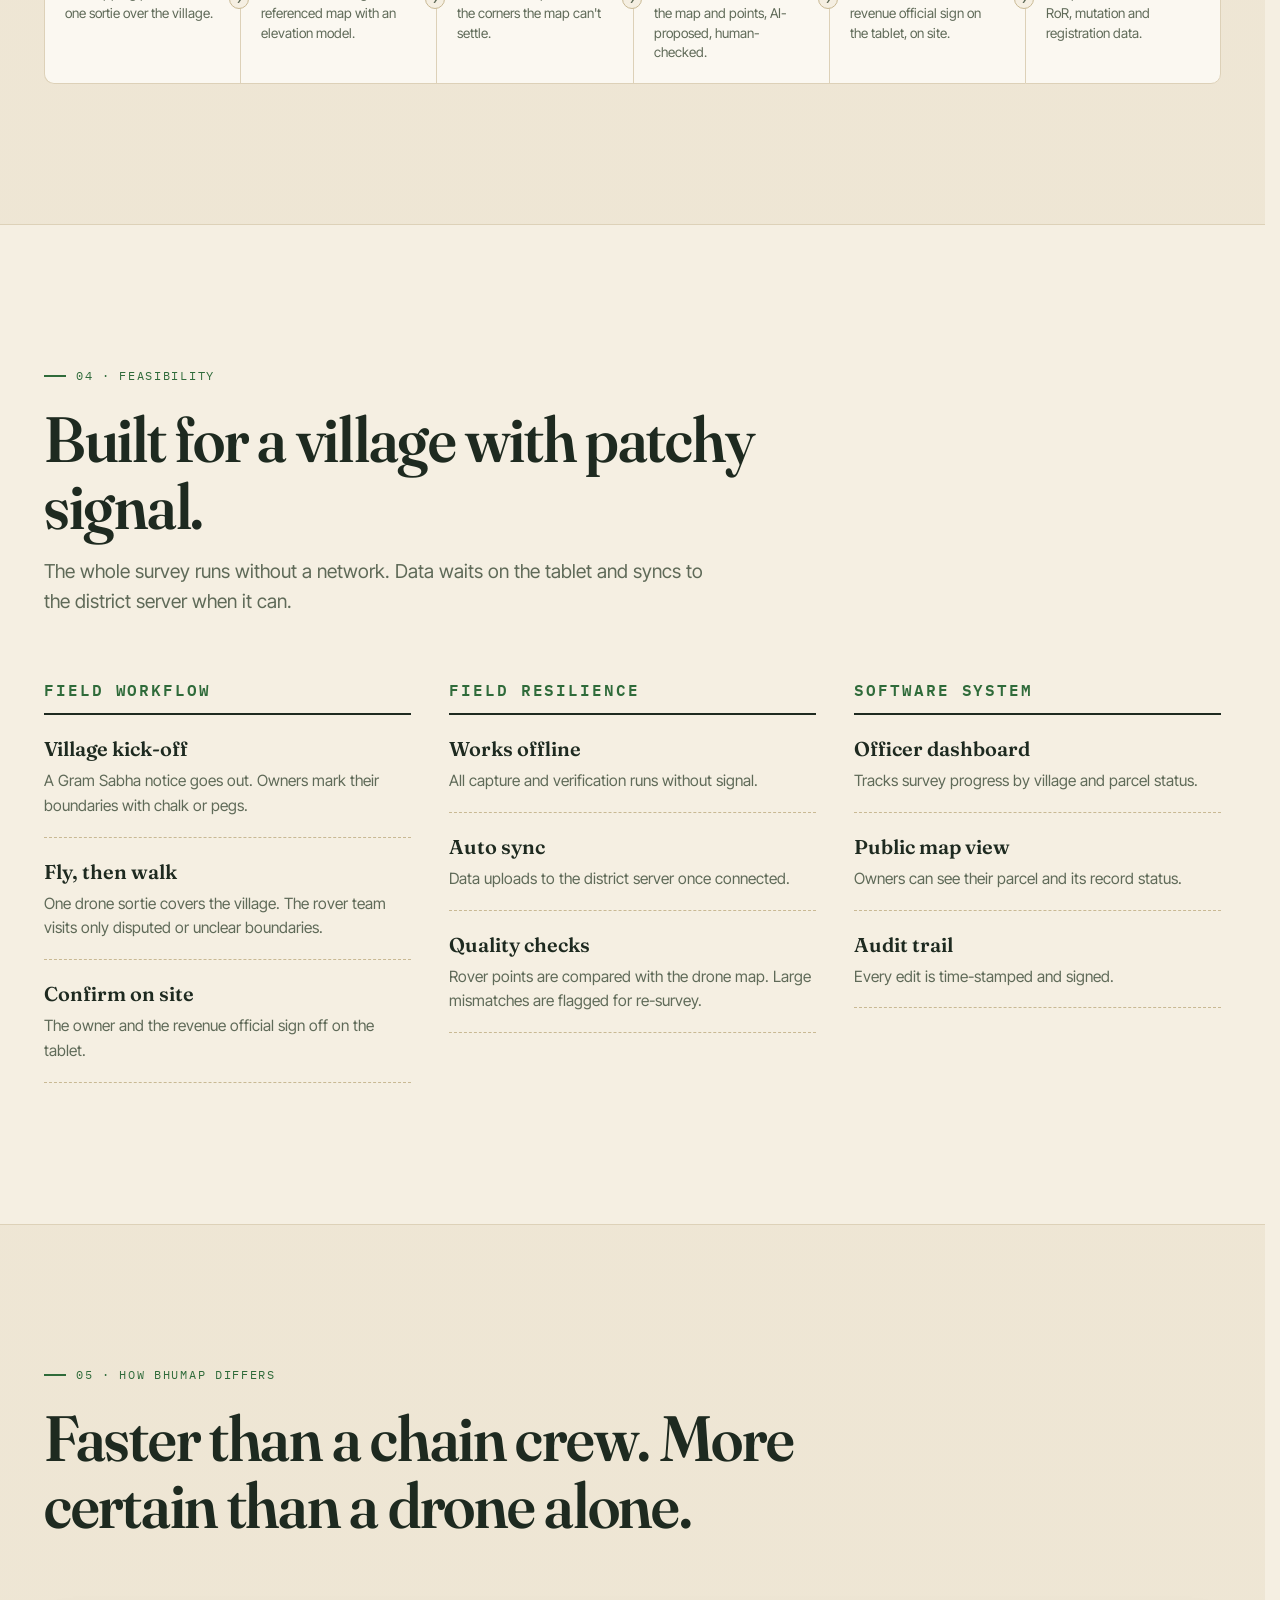
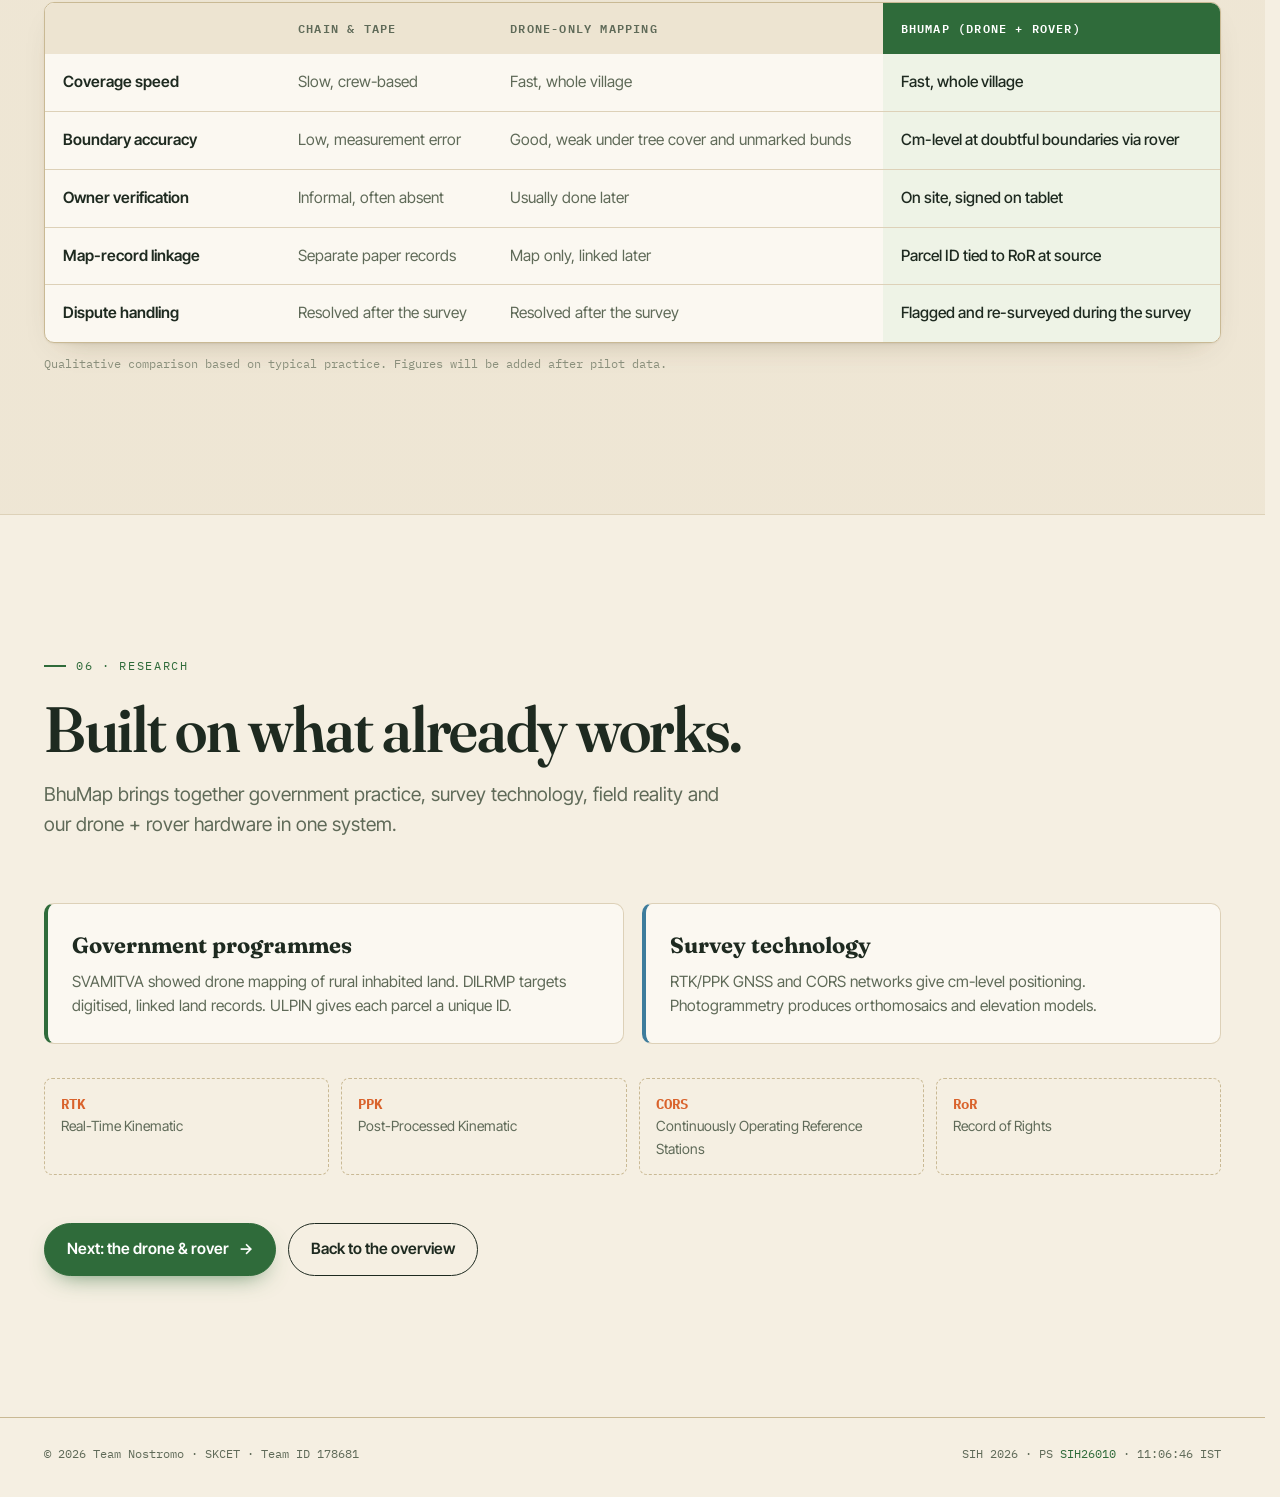
==== commit fa2d1f21: "github and live dashboard link restored" ====
--- a/bhumap.html
+++ b/bhumap.html
@@ -17,7 +17,7 @@
   <link rel="preconnect" href="https://fonts.googleapis.com">
   <link rel="preconnect" href="https://fonts.gstatic.com" crossorigin>
   <link rel="stylesheet" href="https://fonts.googleapis.com/css2?family=Fraunces:ital,opsz,wght,SOFT@0,9..144,400..700,0..100;1,9..144,400..700,0..100&family=IBM+Plex+Mono:wght@400;500;600&family=Inter+Tight:wght@400;500;600;700&display=swap">
-  <link rel="stylesheet" href="styles.css?v=8">
+  <link rel="stylesheet" href="styles.css?v=9">
 </head>
 <body>
 
@@ -33,6 +33,7 @@
       <a href="index.html#team" data-sheet="BhuMap">Team</a>
     </div>
     <div class="nav-right">
+      <a class="nav-github" href="https://github.com/anuuraahh/BhuMap" target="_blank" rel="noopener noreferrer"><svg viewBox="0 0 24 24" aria-hidden="true" fill="currentColor"><path d="M12 .8a11.2 11.2 0 0 0-3.54 21.83c.56.1.76-.24.76-.54v-2.08c-3.12.68-3.78-1.32-3.78-1.32-.51-1.3-1.25-1.65-1.25-1.65-1.02-.7.08-.69.08-.69 1.13.08 1.73 1.16 1.73 1.16 1 1.72 2.63 1.22 3.27.93.1-.73.39-1.22.71-1.5-2.49-.28-5.11-1.25-5.11-5.54 0-1.22.44-2.22 1.15-3-.12-.28-.5-1.42.11-2.96 0 0 .94-.3 3.08 1.15a10.7 10.7 0 0 1 5.6 0c2.14-1.45 3.08-1.15 3.08-1.15.61 1.54.23 2.68.11 2.96.71.78 1.15 1.78 1.15 3 0 4.3-2.62 5.26-5.12 5.54.4.35.76 1.03.76 2.08v3.17c0 .3.2.65.77.54A11.2 11.2 0 0 0 12 .8Z"/></svg><span>GitHub</span></a>
       <a class="nav-hw-m" href="hardware.html" data-sheet="Hardware" aria-label="Hardware: 3D drone and rover"><svg viewBox="0 0 24 24" aria-hidden="true"><path d="M12 2l9 5v10l-9 5-9-5V7z"/><path d="M12 12l9-5M12 12v10M12 12L3 7"/></svg>3D</a>
       <button class="nav-ps" type="button" data-ps><i></i><span>SIH26010</span></button>
       <button class="nav-menu" type="button" aria-label="Menu" aria-expanded="false"><i></i><i></i></button>
--- a/styles.css
+++ b/styles.css
@@ -490,3 +490,55 @@
 .pipeline div:last-child small { color: var(--survey); }
 .pipeline div:last-child span { color: var(--muted); }
 .pipeline div:hover, .pipeline div:last-child:hover { background: #eef3e6; }
+
+/* Wheeled rover in the Ground truth card. */
+.rover-step .rover-drive { animation: rover-drive 3s ease-in-out infinite; }
+.rover-step .rover-wheel { transform-origin: var(--wheel-x) var(--wheel-y); animation: rover-wheel 1.5s linear infinite; }
+.rover-step .rover-signal { animation: rover-signal 1.8s ease-out infinite; }
+.rover-step .rover-scan { transform-origin: 71px 109px; animation: rover-scan 1.8s ease-out infinite; }
+@keyframes rover-drive { 0%, 100% { transform: translateX(-3px); } 50% { transform: translateX(3px); } }
+@keyframes rover-wheel { to { transform: rotate(360deg); } }
+@keyframes rover-signal { 0%, 100% { opacity: .25; } 50% { opacity: 1; } }
+@keyframes rover-scan { from { transform: scale(.5); opacity: 1; } to { transform: scale(1.8); opacity: 0; } }
+@media (prefers-reduced-motion: reduce) { .rover-step .rover-drive, .rover-step .rover-wheel, .rover-step .rover-signal, .rover-step .rover-scan { animation: none; } }
+/* Matching motion for capture, verification and record sync. */
+.drone-step .drone-hover { animation: step-hover 3s ease-in-out infinite; }
+.drone-step .step-prop { animation: step-prop .7s linear infinite; }
+.drone-step .capture-area { animation: capture-pulse 2s ease-in-out infinite; }
+.drone-step .capture-beam { animation: step-dashes 1s linear infinite; }
+.verify-step .tablet-float, .sync-step .parcel-float { animation: step-hover 3s ease-in-out infinite; }
+.verify-step .tablet-boundary, .sync-step .sync-flow { animation: step-dashes 1.2s linear infinite; }
+.verify-step .tablet-signature { stroke-dasharray: 1; animation: signature-draw 3s ease-in-out infinite; }
+.verify-step .tablet-check { transform-origin: 124px 92px; animation: check-pulse 3s ease-in-out infinite; }
+.sync-step .sync-record { animation: record-pulse 2.4s ease-in-out infinite; }
+@keyframes step-hover { 0%, 100% { transform: translate(-3px, 0); } 50% { transform: translate(3px, -3px); } }
+@keyframes step-prop { to { transform: rotate(360deg); } }
+@keyframes capture-pulse { 0%, 100% { fill-opacity: .5; } 50% { fill-opacity: 1; } }
+@keyframes step-dashes { to { stroke-dashoffset: -14; } }
+@keyframes signature-draw { 0%, 10% { stroke-dashoffset: 1; } 55%, 90% { stroke-dashoffset: 0; } 100% { stroke-dashoffset: 1; } }
+@keyframes check-pulse { 0%, 40%, 100% { transform: scale(1); } 60% { transform: scale(1.12); } }
+@keyframes record-pulse { 0%, 70%, 100% { fill: #fbf8f1; stroke: #1e2a20; } 30% { fill: #dfe8d2; stroke: #2f6b3a; } }
+@media (prefers-reduced-motion: reduce) {
+  .drone-step *, .verify-step *, .sync-step * { animation: none !important; }
+  .verify-step .tablet-signature { stroke-dashoffset: 0; }
+}
+/* Prominent project destinations, inspired by the reference link cards. */
+.nav-github { display: inline-flex; align-items: center; gap: 7px; padding: 7px 12px; border-radius: 99px; background: #fff; color: var(--ink); font-size: 13px; font-weight: 700; box-shadow: 0 0 0 3px rgba(47,107,58,.14), 0 4px 12px rgba(30,42,32,.12); transition: box-shadow .2s, transform .2s; }
+.nav-github svg { width: 19px; height: 19px; }
+.nav-github:hover { transform: translateY(-1px); box-shadow: 0 0 0 4px rgba(47,107,58,.24); }
+.project-links { display: grid; gap: 12px; margin-top: 28px; }
+.project-link { display: flex; align-items: center; gap: 16px; padding: 19px 21px; border: 1px solid rgba(47,107,58,.25); border-radius: 18px; box-shadow: 0 0 0 4px rgba(47,107,58,.1), 0 10px 24px -16px rgba(30,42,32,.5); transition: transform .2s, box-shadow .2s; }
+.project-source { background: #fff; }
+.project-dashboard { background: linear-gradient(120deg, #c9dfb7, #e1edce); }
+.project-link > svg { width: 34px; height: 34px; flex: none; }
+.project-link-copy { min-width: 0; display: grid; gap: 3px; }
+.project-link-copy strong { display: flex; flex-wrap: wrap; align-items: center; gap: 9px; font-size: clamp(17px, 1.5vw, 20px); line-height: 1.3; }
+.project-link-copy > span { font-family: var(--font-mono); font-size: 12px; color: var(--muted); overflow-wrap: anywhere; }
+.project-link-arrow { margin-left: auto; font-size: 26px; color: var(--field); flex: none; }
+.dashboard-live { display: inline-flex; align-items: center; gap: 6px; border-radius: 99px; padding: 4px 8px; background: var(--ink); color: #83e6b1; font: 600 10px var(--font-mono); letter-spacing: .1em; }
+.dashboard-live i { width: 6px; height: 6px; border-radius: 50%; background: currentColor; animation: dashboard-status 2s ease-in-out infinite; }
+.project-link:hover { transform: translateY(-3px); box-shadow: 0 0 0 4px rgba(47,107,58,.22), 0 12px 26px -14px rgba(30,42,32,.45); }
+@keyframes dashboard-status { 50% { opacity: .4; } }
+@media (min-width: 961px) and (max-width: 1200px) { .nav-links { gap: 12px; } .nav-links a { font-size: 13px; } .brand small { display: none; } .nav .wrap { gap: 12px; } }
+@media (max-width: 520px) { .nav-github { padding: 8px; } .nav-github span { display: none; } .project-link { padding: 17px 15px; gap: 12px; } .project-link > svg { width: 28px; height: 28px; } }
+@media (prefers-reduced-motion: reduce) { .dashboard-live i { animation: none; } .project-link, .nav-github { transition: none; } }
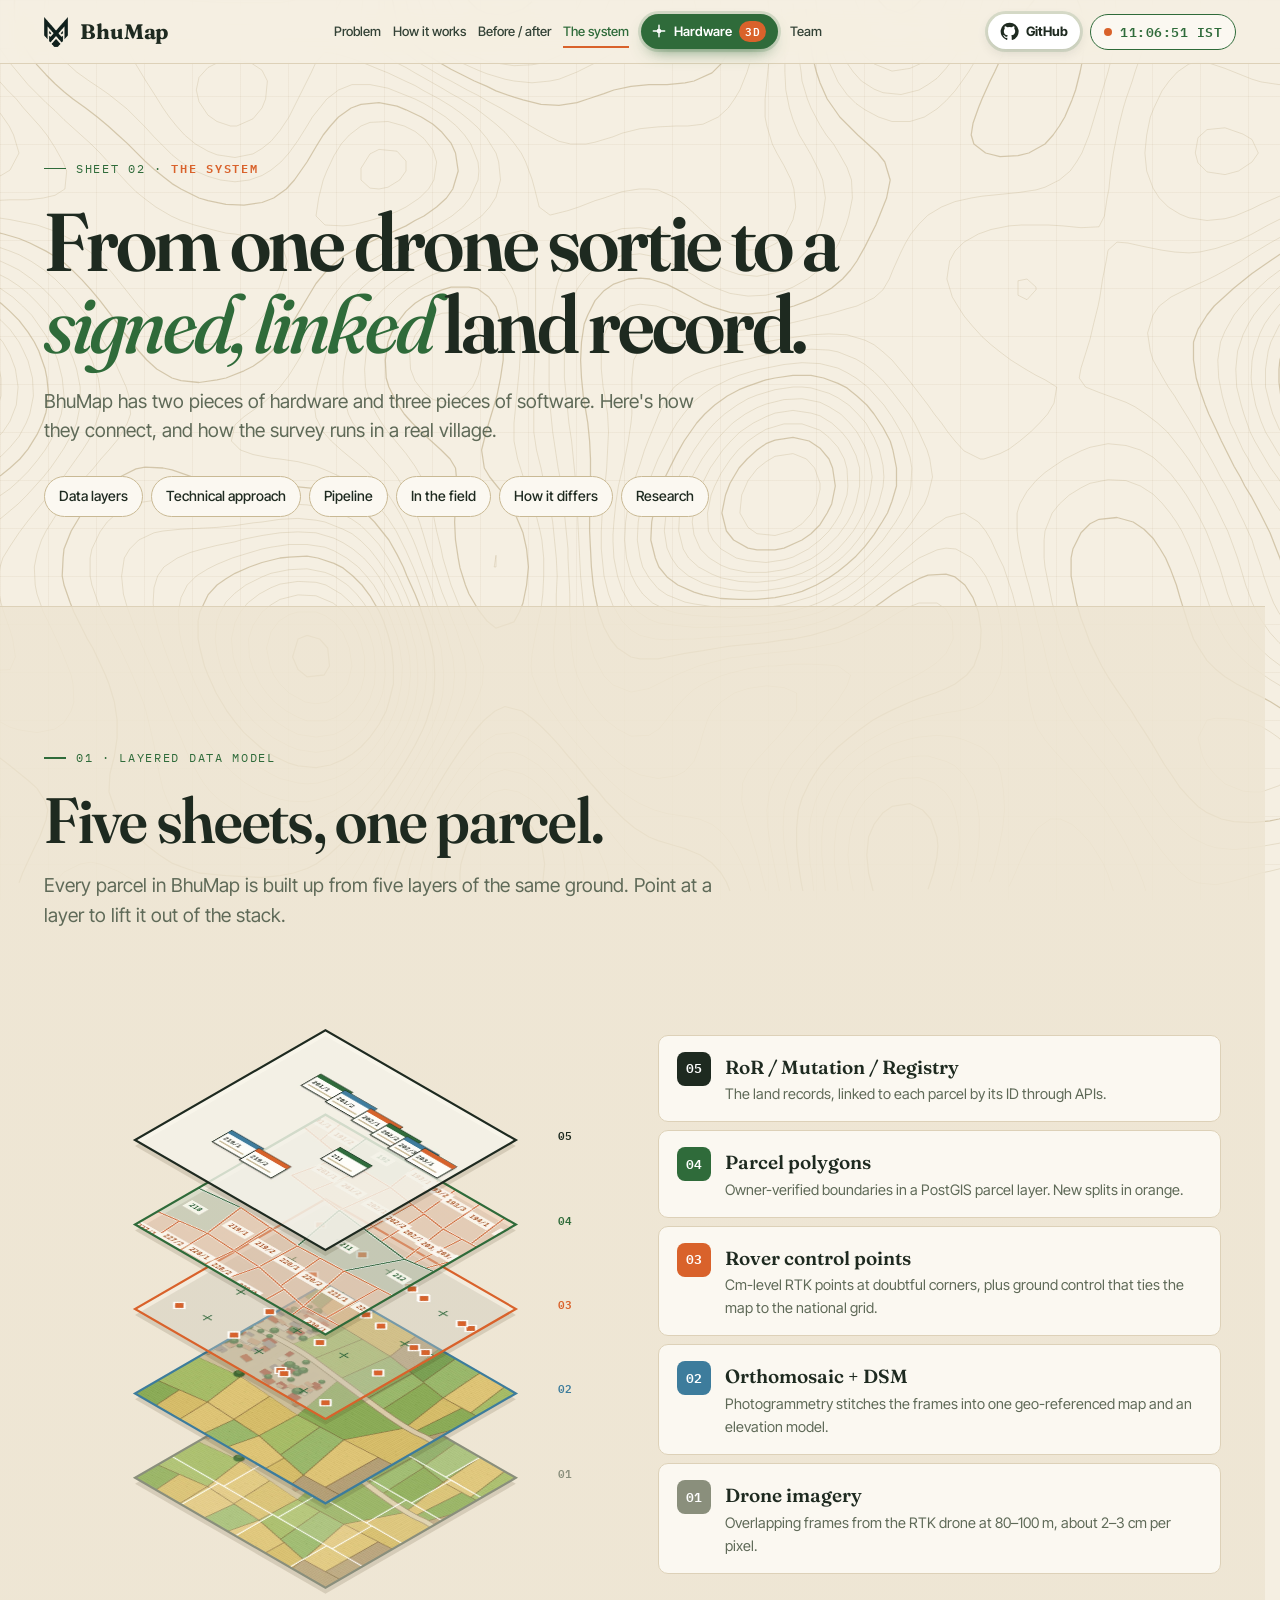
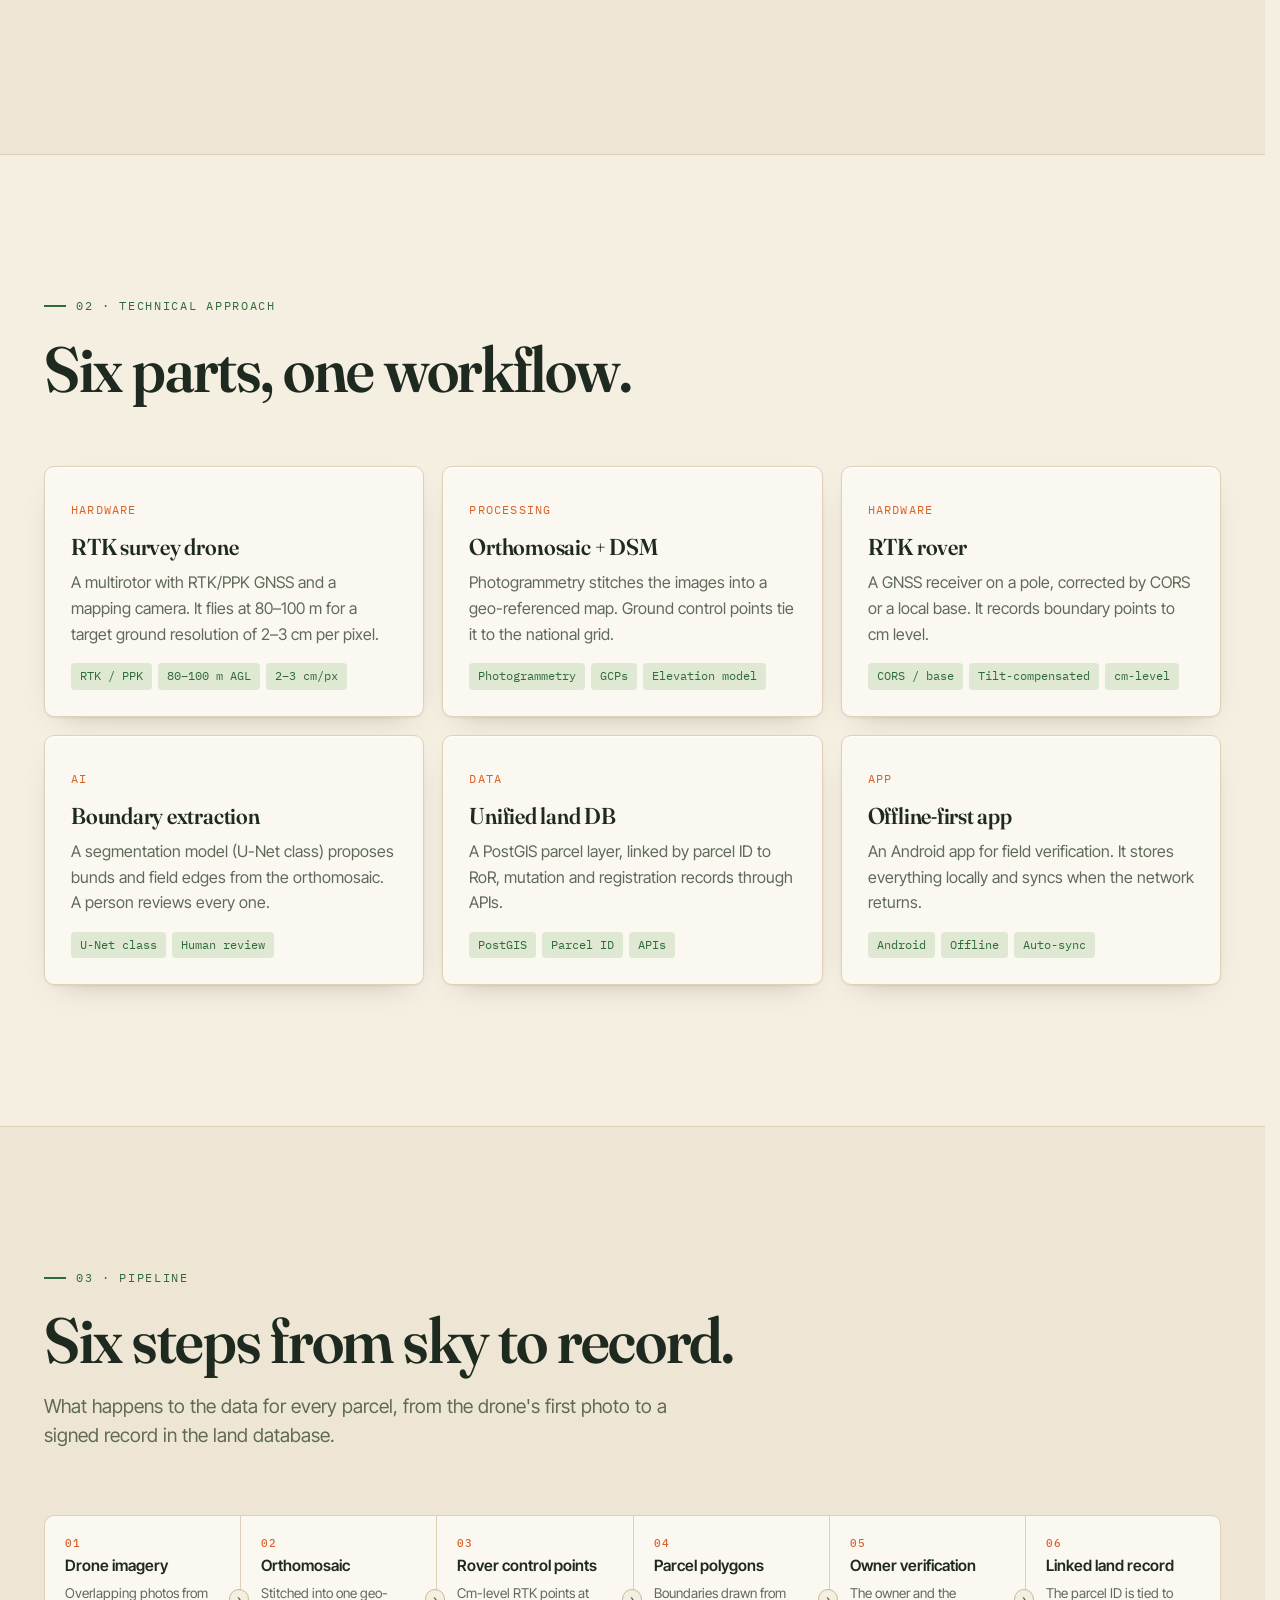
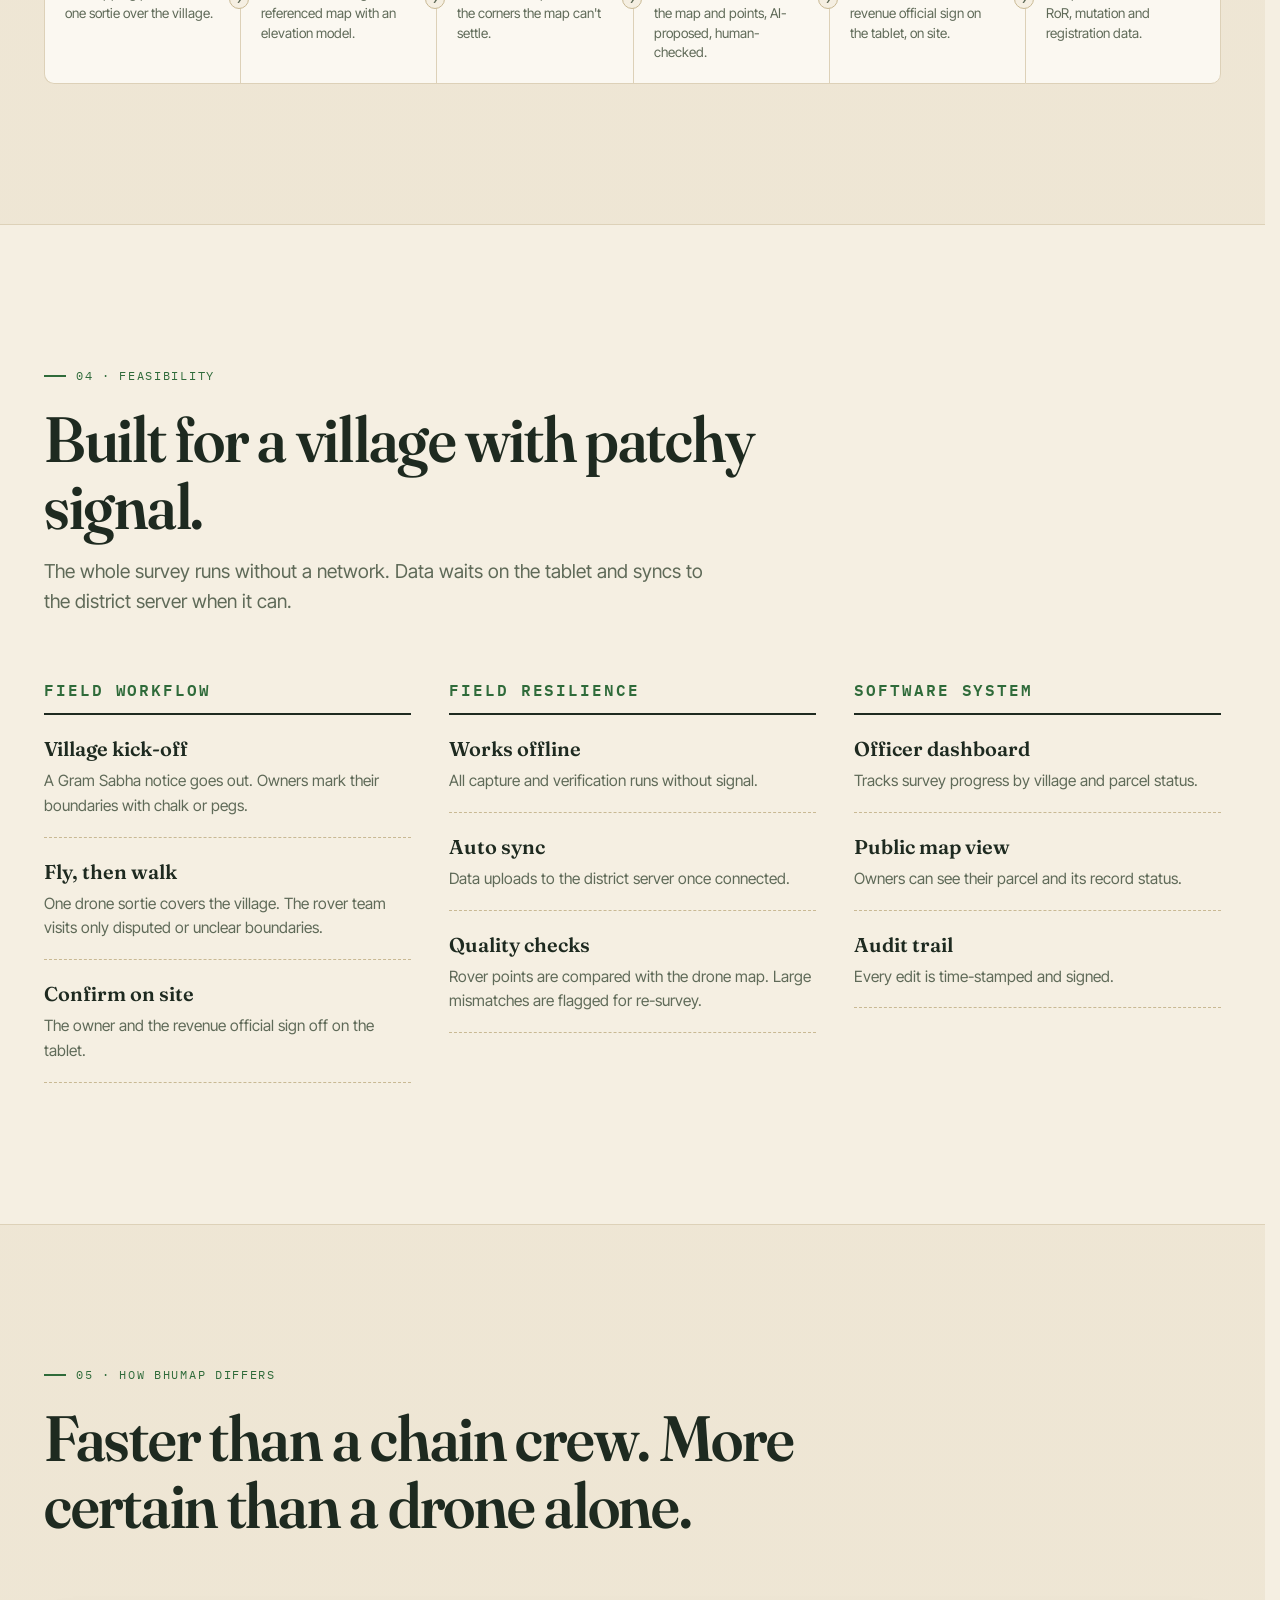
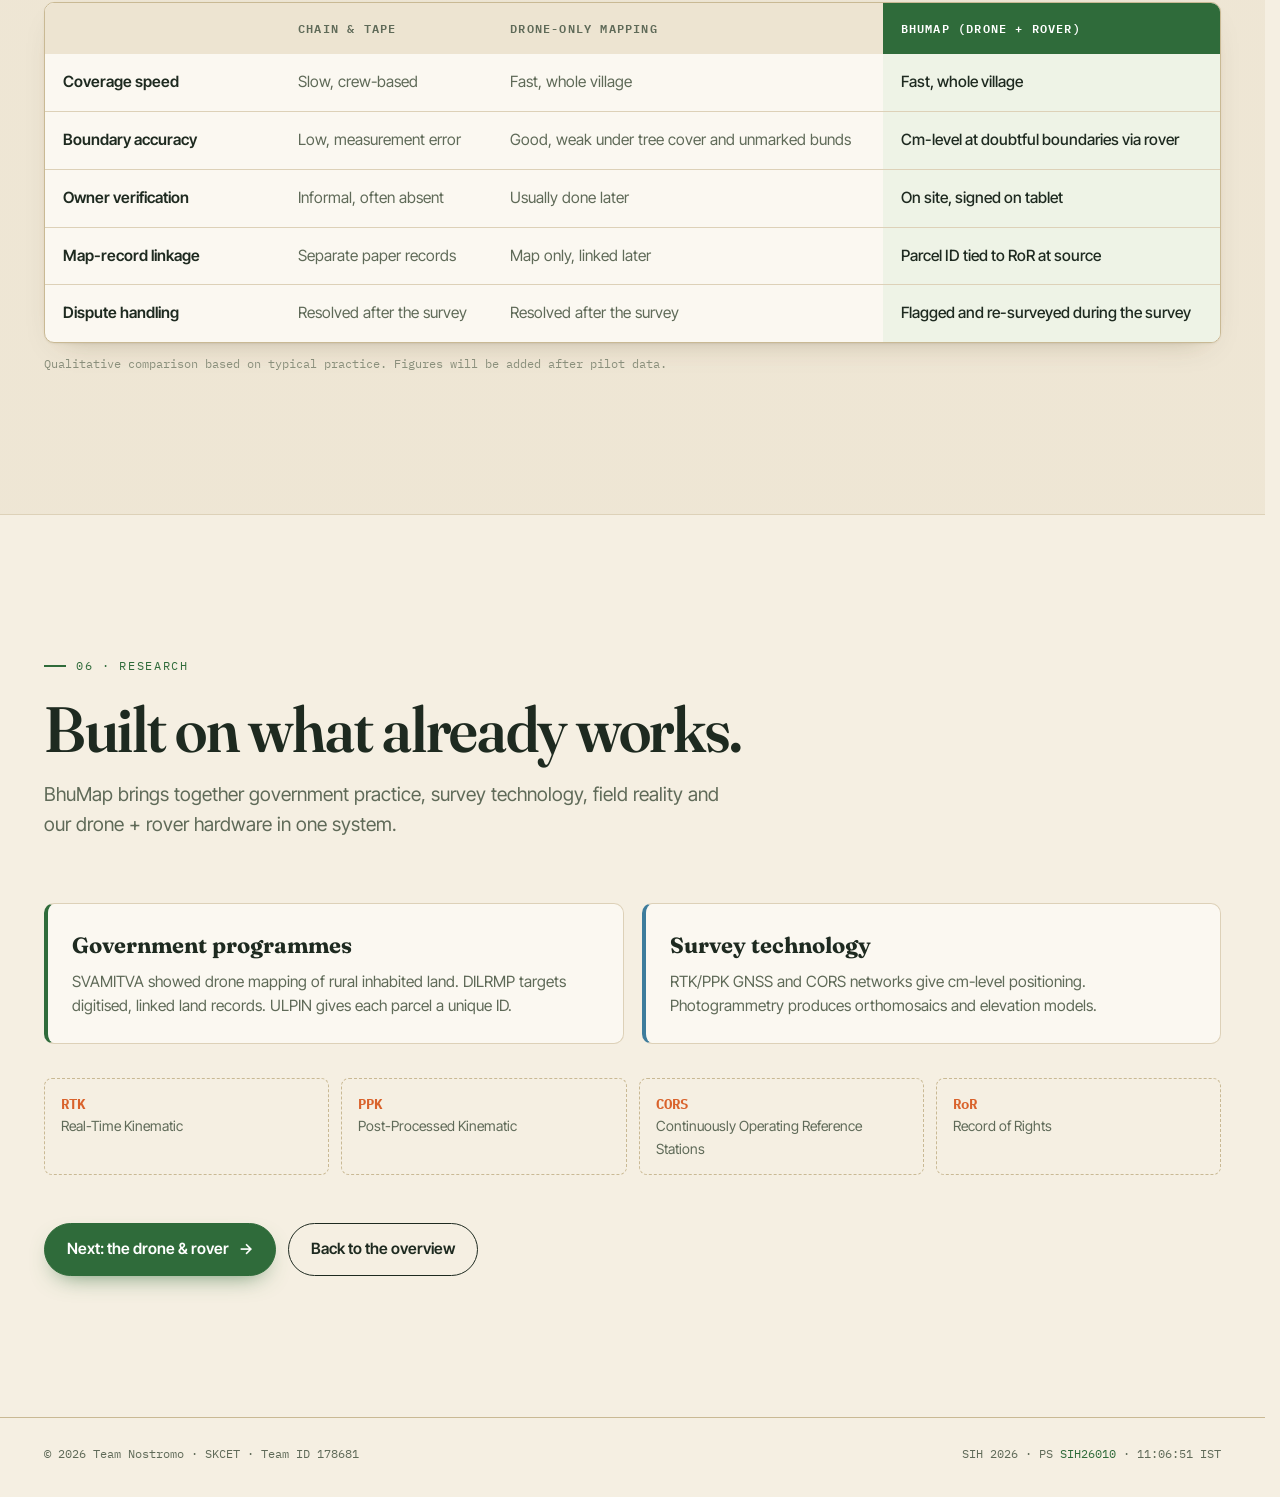
==== commit 6891161b: "nav bar verified" ====
--- a/bhumap.html
+++ b/bhumap.html
@@ -17,7 +17,7 @@
   <link rel="preconnect" href="https://fonts.googleapis.com">
   <link rel="preconnect" href="https://fonts.gstatic.com" crossorigin>
   <link rel="stylesheet" href="https://fonts.googleapis.com/css2?family=Fraunces:ital,opsz,wght,SOFT@0,9..144,400..700,0..100;1,9..144,400..700,0..100&family=IBM+Plex+Mono:wght@400;500;600&family=Inter+Tight:wght@400;500;600;700&display=swap">
-  <link rel="stylesheet" href="styles.css?v=9">
+  <link rel="stylesheet" href="styles.css?v=11">
 </head>
 <body>
 
@@ -35,7 +35,7 @@
     <div class="nav-right">
       <a class="nav-github" href="https://github.com/anuuraahh/BhuMap" target="_blank" rel="noopener noreferrer"><svg viewBox="0 0 24 24" aria-hidden="true" fill="currentColor"><path d="M12 .8a11.2 11.2 0 0 0-3.54 21.83c.56.1.76-.24.76-.54v-2.08c-3.12.68-3.78-1.32-3.78-1.32-.51-1.3-1.25-1.65-1.25-1.65-1.02-.7.08-.69.08-.69 1.13.08 1.73 1.16 1.73 1.16 1 1.72 2.63 1.22 3.27.93.1-.73.39-1.22.71-1.5-2.49-.28-5.11-1.25-5.11-5.54 0-1.22.44-2.22 1.15-3-.12-.28-.5-1.42.11-2.96 0 0 .94-.3 3.08 1.15a10.7 10.7 0 0 1 5.6 0c2.14-1.45 3.08-1.15 3.08-1.15.61 1.54.23 2.68.11 2.96.71.78 1.15 1.78 1.15 3 0 4.3-2.62 5.26-5.12 5.54.4.35.76 1.03.76 2.08v3.17c0 .3.2.65.77.54A11.2 11.2 0 0 0 12 .8Z"/></svg><span>GitHub</span></a>
       <a class="nav-hw-m" href="hardware.html" data-sheet="Hardware" aria-label="Hardware: 3D drone and rover"><svg viewBox="0 0 24 24" aria-hidden="true"><path d="M12 2l9 5v10l-9 5-9-5V7z"/><path d="M12 12l9-5M12 12v10M12 12L3 7"/></svg>3D</a>
-      <button class="nav-ps" type="button" data-ps><i></i><span>SIH26010</span></button>
+      <div class="nav-clock" aria-label="Current time in India"><i aria-hidden="true"></i><span data-clock>--:--:-- IST</span></div>
       <button class="nav-menu" type="button" aria-label="Menu" aria-expanded="false"><i></i><i></i></button>
     </div>
   </div>
@@ -186,7 +186,7 @@
   </div>
 </footer>
 
-<script src="site.js?v=4" defer></script>
+<script src="site.js?v=5" defer></script>
 <script src="map.js?v=5" defer></script>
 <script src="system.js?v=1" defer></script>
 </body>
--- a/styles.css
+++ b/styles.css
@@ -74,12 +74,12 @@
 
 /* ---------- nav ---------- */
 .nav { position: fixed; inset: 0 0 auto; z-index: 60; height: var(--nav-h); background: rgba(245, 239, 226, .86); backdrop-filter: blur(10px) saturate(1.2); -webkit-backdrop-filter: blur(10px) saturate(1.2); border-bottom: 1px solid var(--line); }
-.nav .wrap { height: 100%; display: flex; align-items: center; justify-content: space-between; gap: 18px; }
+.nav .wrap { width: min(1440px, 100% - 2 * var(--gutter)); height: 100%; display: flex; align-items: center; justify-content: space-between; gap: 18px; }
 .brand { display: flex; align-items: center; gap: 12px; flex: none; }
 .brand img { height: 30px; width: auto; }
 .brand b { font-family: var(--font-display); font-weight: 700; font-size: 21px; letter-spacing: -.01em; }
 .brand small { font-family: var(--font-mono); font-size: 10.5px; letter-spacing: .16em; color: var(--dim); text-transform: uppercase; border-left: 1px solid var(--line-2); padding-left: 12px; }
-.nav-links { display: flex; gap: clamp(14px, 1.8vw, 28px); min-width: 0; }
+.nav-links { display: flex; align-items: center; gap: 18px; flex: none; }
 .nav-links a { position: relative; font-size: 14.5px; font-weight: 500; color: var(--ink-2); white-space: nowrap; padding: 6px 0; }
 .nav-links a::after { content: ""; position: absolute; left: 0; right: 100%; bottom: 0; height: 2px; background: var(--survey); transition: right .25s ease; }
 .nav-links a:hover::after, .nav-links a[aria-current="page"]::after { right: 0; }
@@ -93,7 +93,7 @@
 .nav-menu i { display: block; width: 17px; height: 1.6px; background: var(--ink); border-radius: 2px; transition: transform .25s; }
 .nav.open .nav-menu i:first-child { transform: translateY(3.3px) rotate(45deg); }
 .nav.open .nav-menu i:last-child { transform: translateY(-3.3px) rotate(-45deg); }
-@media (max-width: 960px) {
+@media (max-width: 1100px) {
   .nav-links { display: none; }
   .nav-menu { display: grid; }
   .nav.open .nav-links { display: flex; flex-direction: column; gap: 0; position: absolute; top: 100%; left: 0; right: 0; padding: 6px var(--gutter) 16px; background: var(--paper); border-bottom: 1px solid var(--line); box-shadow: 0 24px 40px -24px rgba(60, 45, 20, .35); }
@@ -399,7 +399,7 @@
 .nav-hw svg.spin { animation: prop 1.6s linear infinite; }
 .nav-hw:hover svg.spin { animation-duration: .5s; }
 @keyframes prop { to { transform: rotate(360deg); } }
-@media (max-width: 960px) {
+@media (max-width: 1100px) {
   .nav.open .nav-links a.nav-hw { justify-content: flex-start; margin: 10px 0 4px; padding: 13px 16px; border-bottom: 0; font-size: 16px; }
 }
 .hw-chip { position: absolute; right: 12px; bottom: 12px; z-index: 2; display: inline-flex; align-items: center; gap: 9px; padding: 10px 15px 10px 12px; border-radius: 99px; background: var(--ink); color: var(--paper); font-weight: 600; font-size: 14px; box-shadow: 0 10px 24px -10px rgba(0, 0, 0, .6); transition: transform .2s, background .2s; }
@@ -412,7 +412,7 @@
 @media (prefers-reduced-motion: reduce) { .nav-hw svg.spin, .hw-chip svg { animation: none; } }
 .nav-hw-m { display: none; align-items: center; gap: 6px; padding: 8px 12px; border-radius: 99px; background: var(--field); color: #fff; font-family: var(--font-mono); font-size: 13px; font-weight: 600; box-shadow: 0 0 0 3px rgba(47, 107, 58, .16); }
 .nav-hw-m svg { width: 16px; height: 16px; fill: none; stroke: #fff; stroke-width: 1.8; stroke-linejoin: round; }
-@media (max-width: 960px) { .nav-hw-m { display: inline-flex; } }
+@media (max-width: 1100px) { .nav-hw-m { display: inline-flex; } }
 
 /* official problem statement text: long, so it scrolls in its own box */
 .ps-box { width: min(760px, 100%); }
@@ -539,6 +539,12 @@
 .dashboard-live i { width: 6px; height: 6px; border-radius: 50%; background: currentColor; animation: dashboard-status 2s ease-in-out infinite; }
 .project-link:hover { transform: translateY(-3px); box-shadow: 0 0 0 4px rgba(47,107,58,.22), 0 12px 26px -14px rgba(30,42,32,.45); }
 @keyframes dashboard-status { 50% { opacity: .4; } }
-@media (min-width: 961px) and (max-width: 1200px) { .nav-links { gap: 12px; } .nav-links a { font-size: 13px; } .brand small { display: none; } .nav .wrap { gap: 12px; } }
+@media (min-width: 1101px) and (max-width: 1400px) { .nav-links { gap: 12px; } .nav-links a { font-size: 13px; } .brand small { display: none; } .nav .wrap { gap: 12px; } }
 @media (max-width: 520px) { .nav-github { padding: 8px; } .nav-github span { display: none; } .project-link { padding: 17px 15px; gap: 12px; } .project-link > svg { width: 28px; height: 28px; } }
-@media (prefers-reduced-motion: reduce) { .dashboard-live i { animation: none; } .project-link, .nav-github { transition: none; } }+@media (prefers-reduced-motion: reduce) { .dashboard-live i { animation: none; } .project-link, .nav-github { transition: none; } }
+/* Live IST clock, visible at every screen size. */
+.nav-clock { display: inline-flex; align-items: center; gap: 8px; padding: 7px 13px; border-radius: 99px; border: 1.5px solid var(--field); background: var(--card); color: var(--field); font-family: var(--font-mono); font-size: 12.5px; font-weight: 600; letter-spacing: .04em; white-space: nowrap; font-variant-numeric: tabular-nums; }
+.nav-clock i { width: 8px; height: 8px; flex: none; border-radius: 50%; background: var(--survey); animation: ping 2s ease-out infinite; }
+@media (max-width: 520px) { .nav-clock { padding: 7px 9px; font-size: 11px; gap: 6px; } .nav-right { gap: 7px; } .nav .wrap { gap: 8px; } .brand { gap: 7px; } }
+@media (max-width: 380px) { .nav-clock i { display: none; } .nav-clock { padding: 7px; font-size: 10px; } .nav-right { gap: 5px; } .nav-right .nav-hw-m { padding: 7px; } .nav-menu { width: 32px; } }
+@media (prefers-reduced-motion: reduce) { .nav-clock i { animation: none; } }
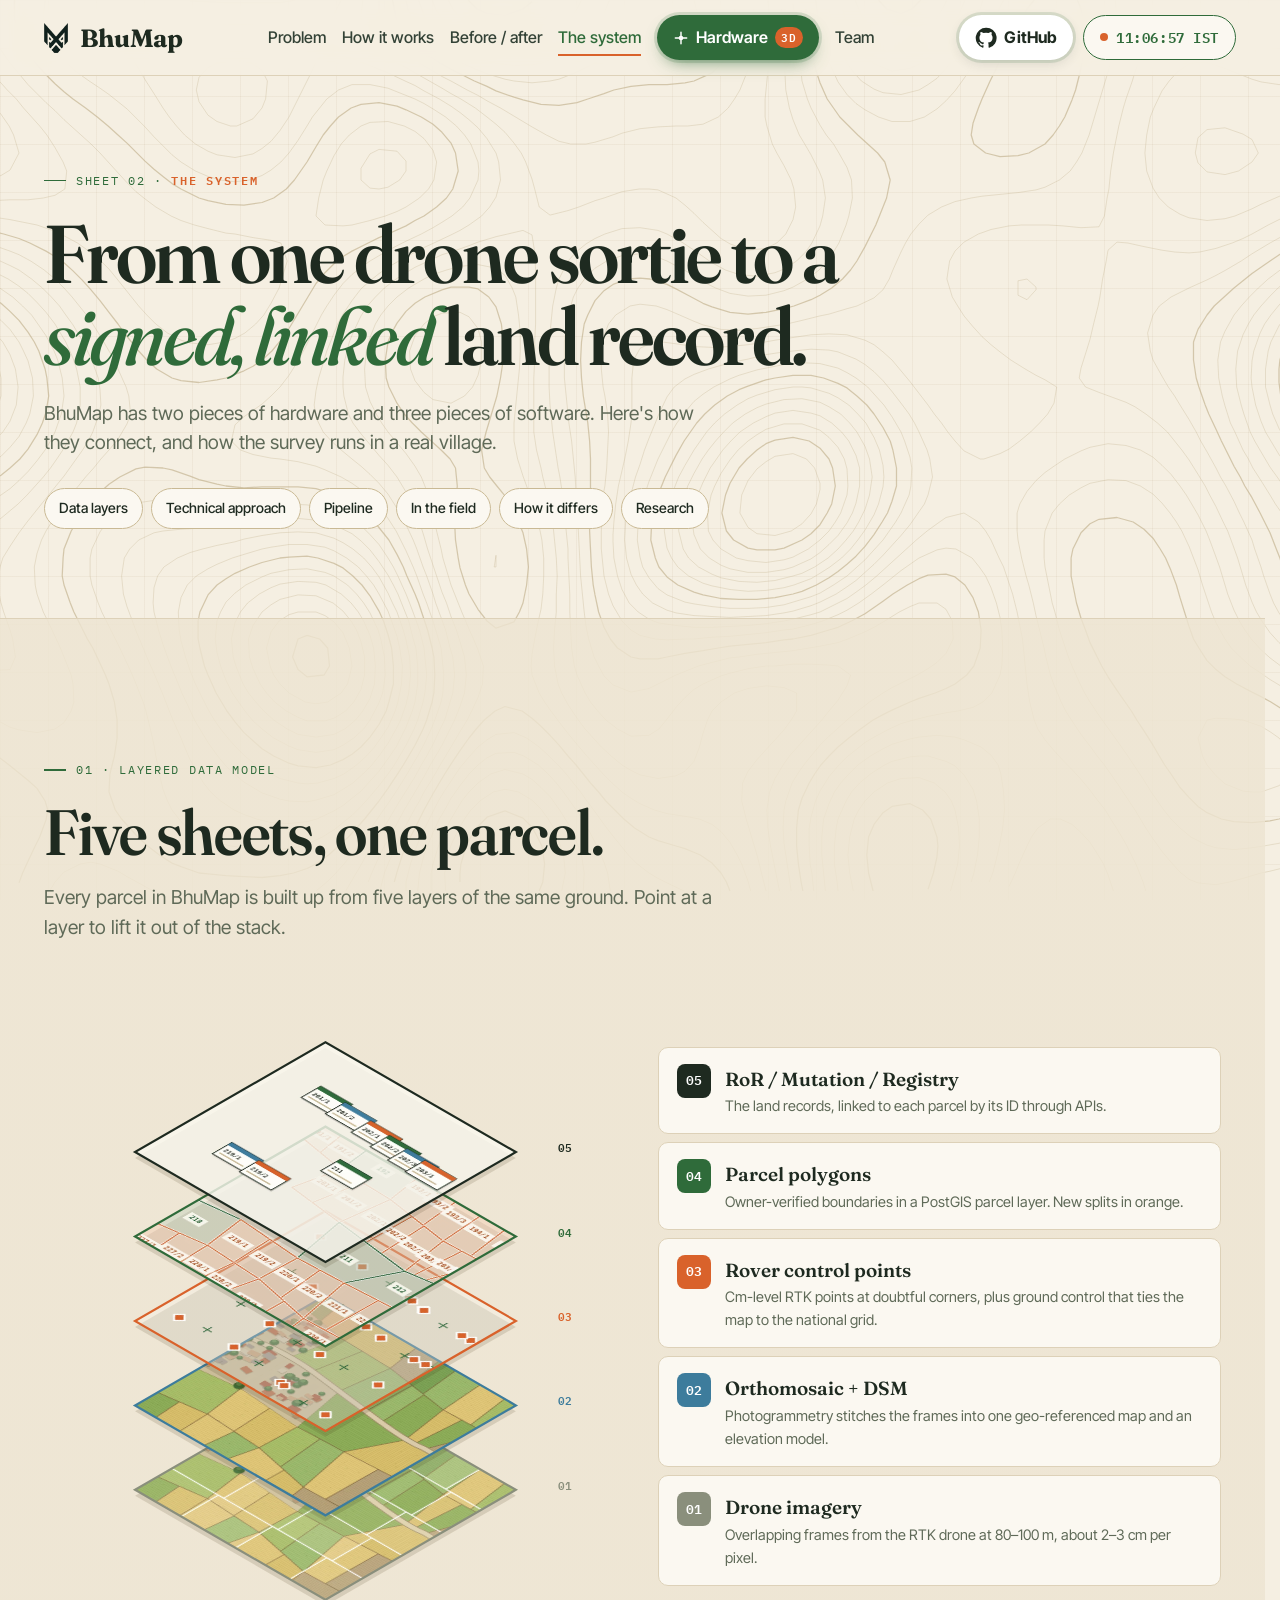
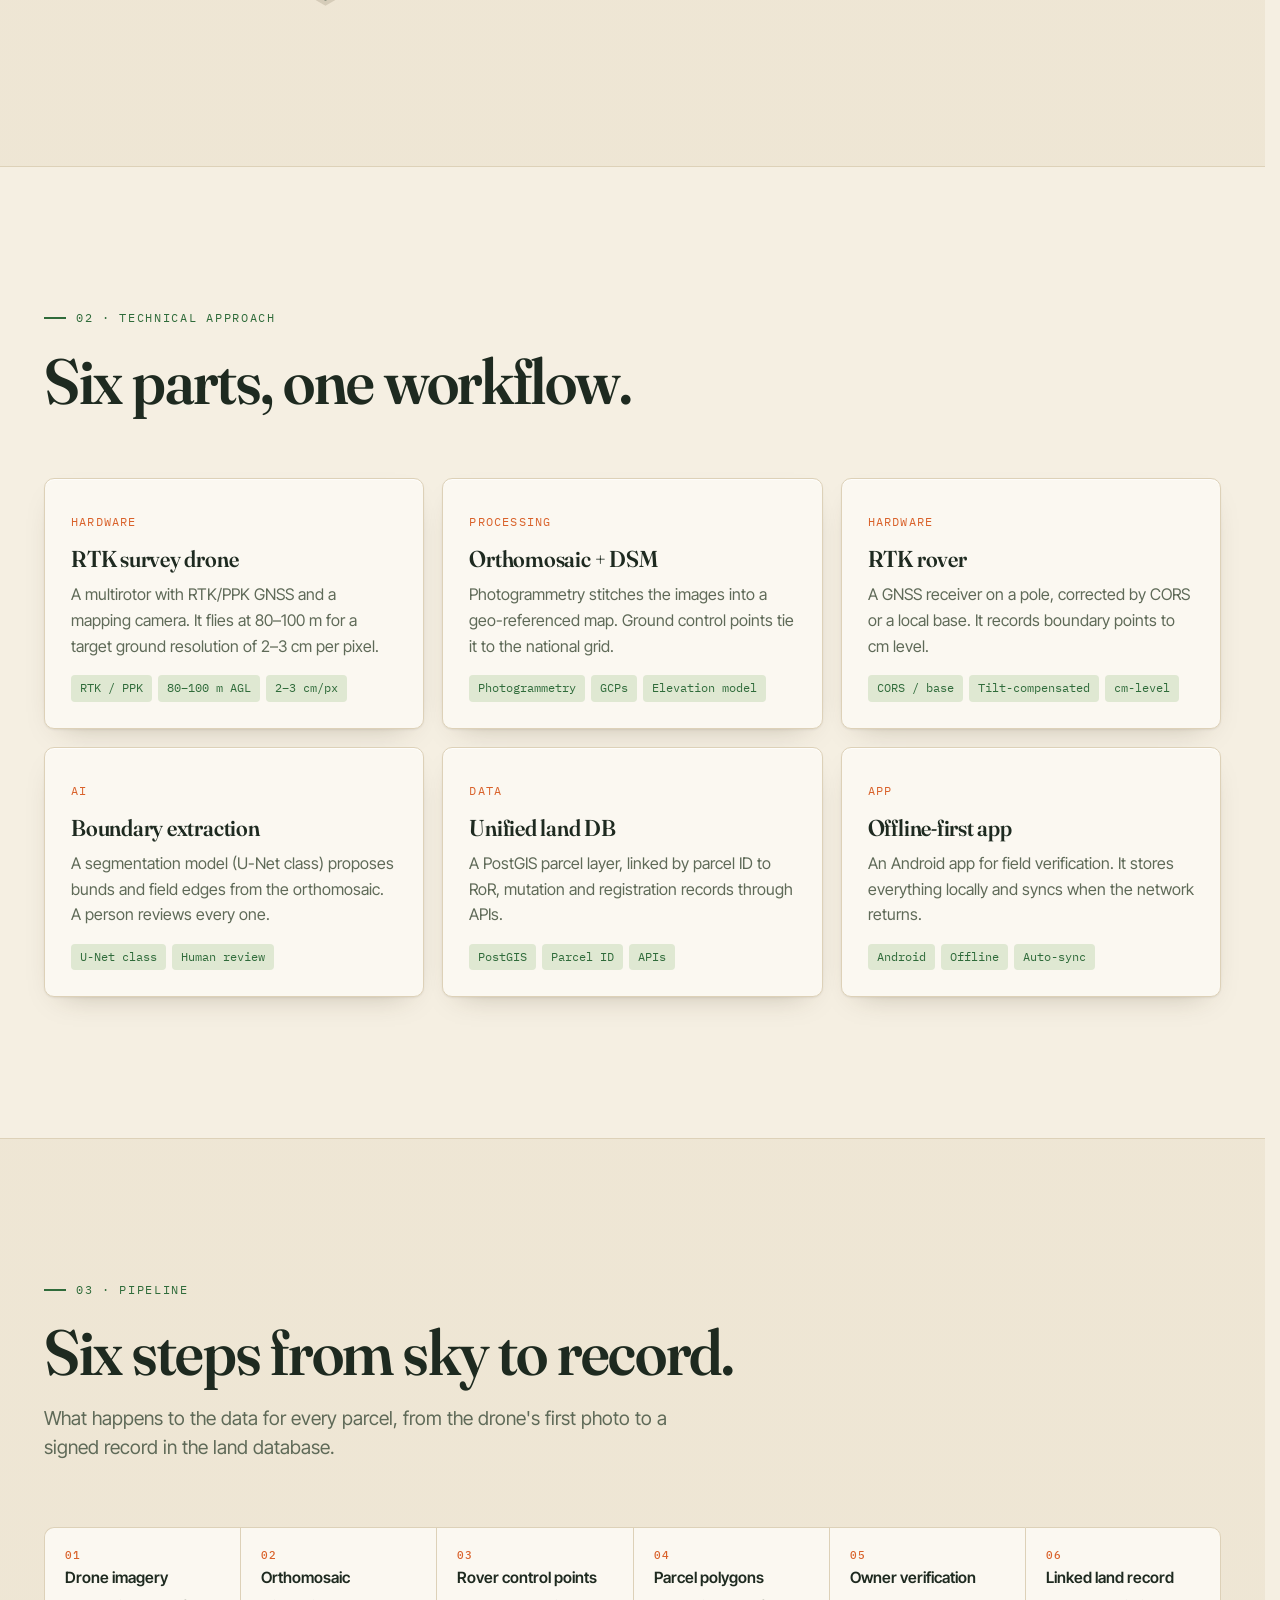
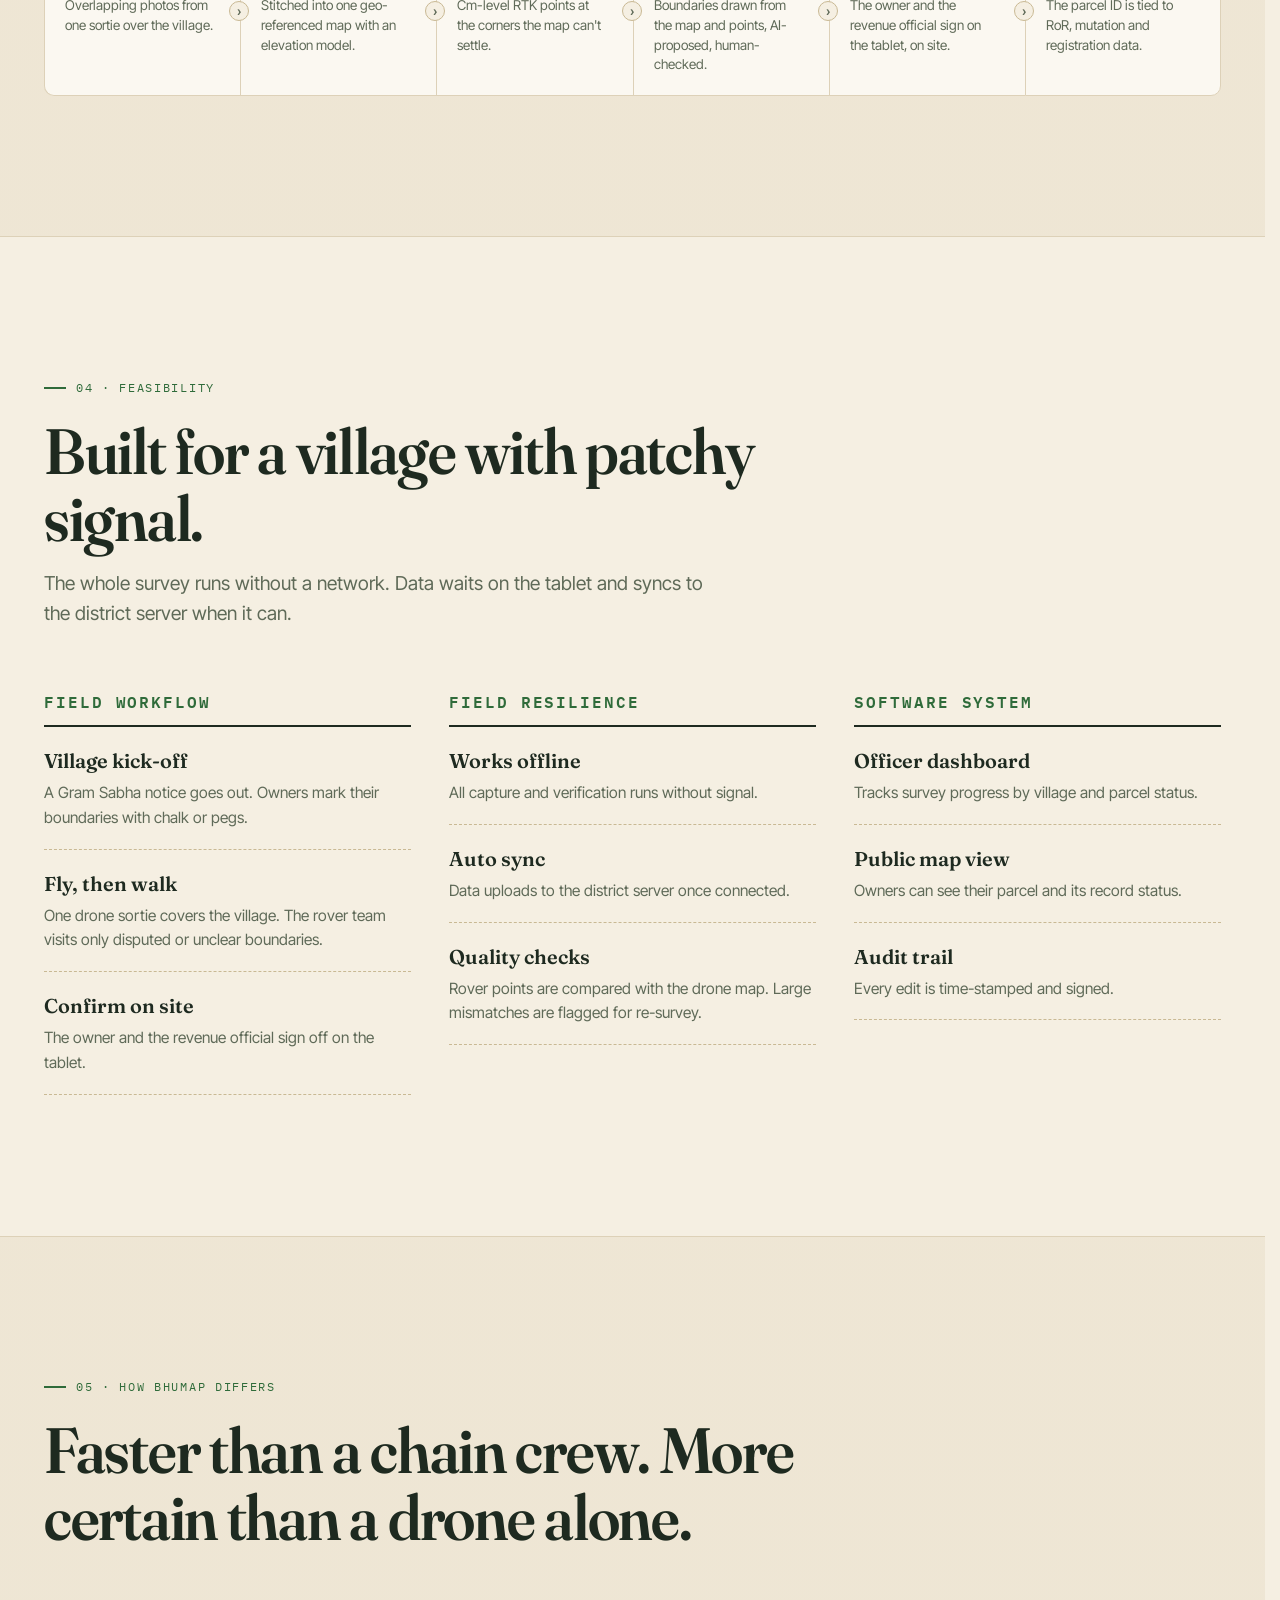
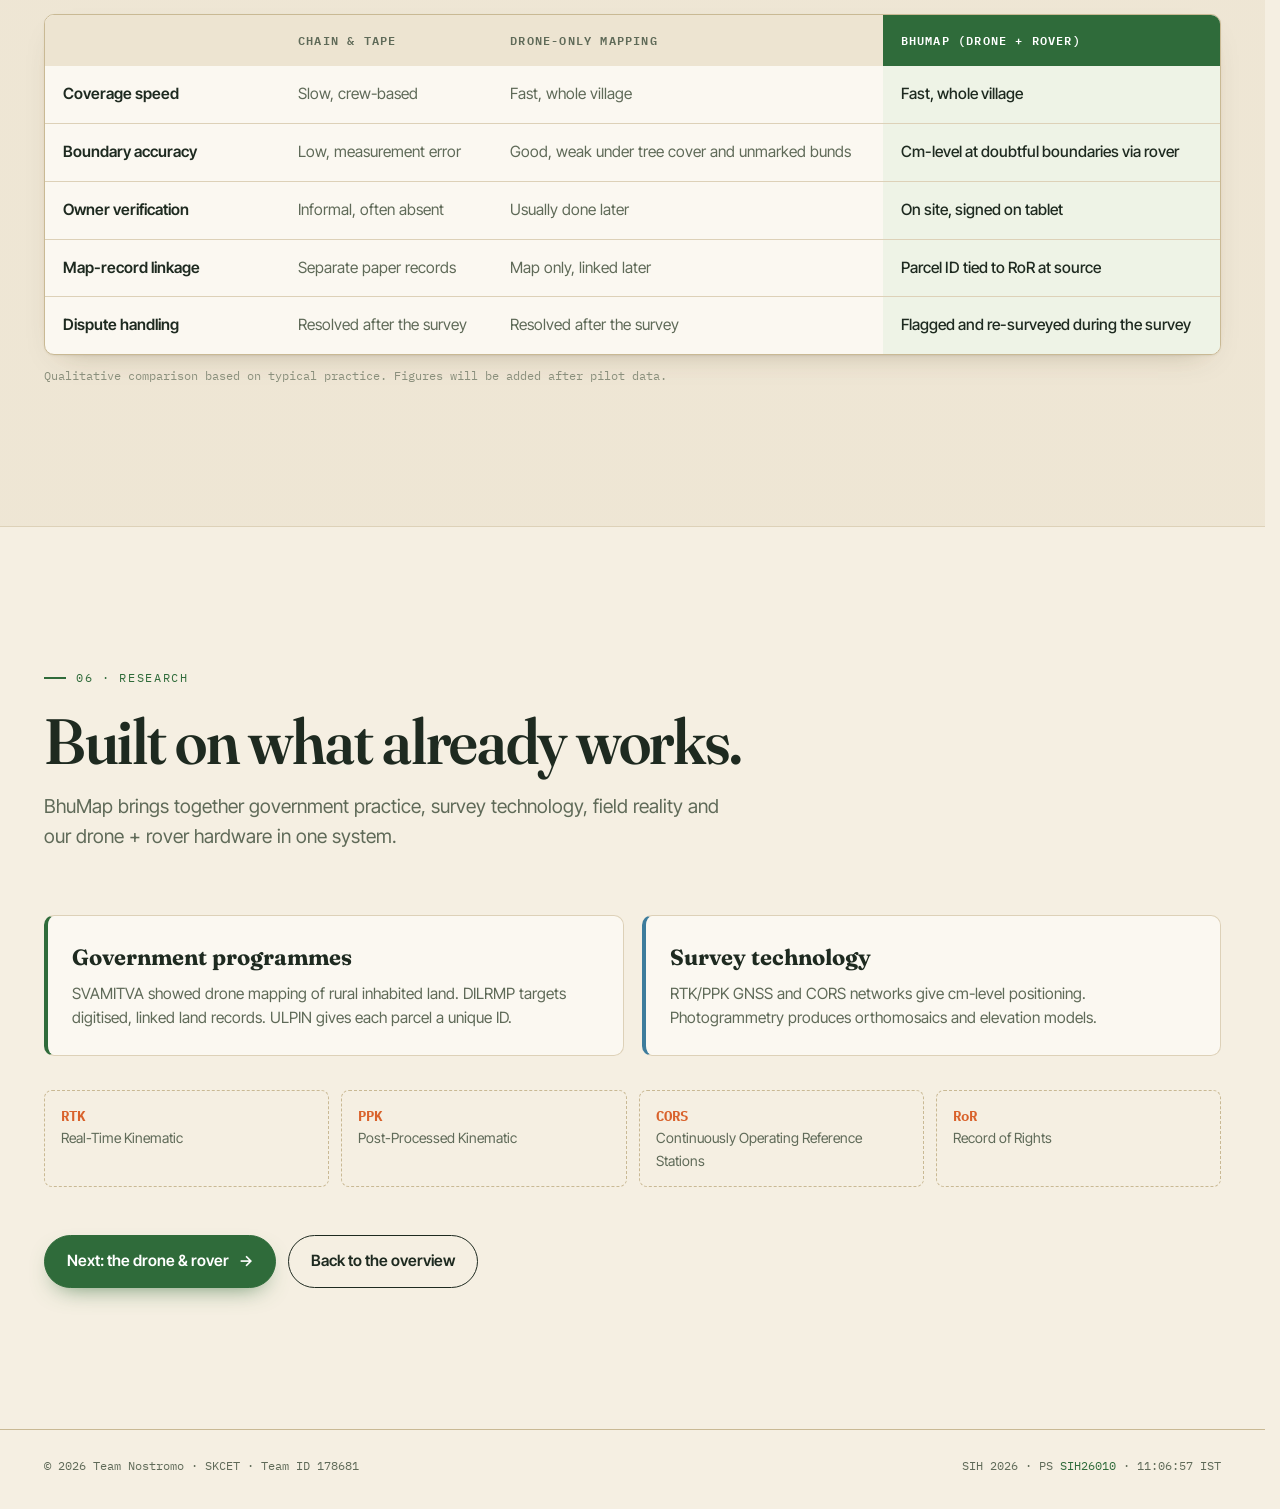
==== commit d913a339: "nav bar verified" ====
--- a/bhumap.html
+++ b/bhumap.html
@@ -17,7 +17,7 @@
   <link rel="preconnect" href="https://fonts.googleapis.com">
   <link rel="preconnect" href="https://fonts.gstatic.com" crossorigin>
   <link rel="stylesheet" href="https://fonts.googleapis.com/css2?family=Fraunces:ital,opsz,wght,SOFT@0,9..144,400..700,0..100;1,9..144,400..700,0..100&family=IBM+Plex+Mono:wght@400;500;600&family=Inter+Tight:wght@400;500;600;700&display=swap">
-  <link rel="stylesheet" href="styles.css?v=11">
+  <link rel="stylesheet" href="styles.css?v=12">
 </head>
 <body>
 
--- a/styles.css
+++ b/styles.css
@@ -28,7 +28,7 @@
   --radius: 10px;
   --max: 1200px;
   --gutter: clamp(16px, 4vw, 44px);
-  --nav-h: 64px;
+  --nav-h: 76px;
 }
 
 * { box-sizing: border-box; }
@@ -74,13 +74,13 @@
 
 /* ---------- nav ---------- */
 .nav { position: fixed; inset: 0 0 auto; z-index: 60; height: var(--nav-h); background: rgba(245, 239, 226, .86); backdrop-filter: blur(10px) saturate(1.2); -webkit-backdrop-filter: blur(10px) saturate(1.2); border-bottom: 1px solid var(--line); }
-.nav .wrap { width: min(1440px, 100% - 2 * var(--gutter)); height: 100%; display: flex; align-items: center; justify-content: space-between; gap: 18px; }
+.nav .wrap { width: min(1600px, 100% - 2 * var(--gutter)); height: 100%; display: flex; align-items: center; justify-content: space-between; gap: 18px; }
 .brand { display: flex; align-items: center; gap: 12px; flex: none; }
 .brand img { height: 30px; width: auto; }
-.brand b { font-family: var(--font-display); font-weight: 700; font-size: 21px; letter-spacing: -.01em; }
+.brand b { font-family: var(--font-display); font-weight: 700; font-size: 25px; letter-spacing: -.01em; }
 .brand small { font-family: var(--font-mono); font-size: 10.5px; letter-spacing: .16em; color: var(--dim); text-transform: uppercase; border-left: 1px solid var(--line-2); padding-left: 12px; }
-.nav-links { display: flex; align-items: center; gap: 18px; flex: none; }
-.nav-links a { position: relative; font-size: 14.5px; font-weight: 500; color: var(--ink-2); white-space: nowrap; padding: 6px 0; }
+.nav-links { display: flex; align-items: center; gap: 20px; flex: none; }
+.nav-links a { position: relative; font-size: 16px; font-weight: 500; color: var(--ink-2); white-space: nowrap; padding: 6px 0; }
 .nav-links a::after { content: ""; position: absolute; left: 0; right: 100%; bottom: 0; height: 2px; background: var(--survey); transition: right .25s ease; }
 .nav-links a:hover::after, .nav-links a[aria-current="page"]::after { right: 0; }
 .nav-links a[aria-current="page"] { color: var(--field); }
@@ -93,7 +93,7 @@
 .nav-menu i { display: block; width: 17px; height: 1.6px; background: var(--ink); border-radius: 2px; transition: transform .25s; }
 .nav.open .nav-menu i:first-child { transform: translateY(3.3px) rotate(45deg); }
 .nav.open .nav-menu i:last-child { transform: translateY(-3.3px) rotate(-45deg); }
-@media (max-width: 1100px) {
+@media (max-width: 1200px) {
   .nav-links { display: none; }
   .nav-menu { display: grid; }
   .nav.open .nav-links { display: flex; flex-direction: column; gap: 0; position: absolute; top: 100%; left: 0; right: 0; padding: 6px var(--gutter) 16px; background: var(--paper); border-bottom: 1px solid var(--line); box-shadow: 0 24px 40px -24px rgba(60, 45, 20, .35); }
@@ -399,7 +399,7 @@
 .nav-hw svg.spin { animation: prop 1.6s linear infinite; }
 .nav-hw:hover svg.spin { animation-duration: .5s; }
 @keyframes prop { to { transform: rotate(360deg); } }
-@media (max-width: 1100px) {
+@media (max-width: 1200px) {
   .nav.open .nav-links a.nav-hw { justify-content: flex-start; margin: 10px 0 4px; padding: 13px 16px; border-bottom: 0; font-size: 16px; }
 }
 .hw-chip { position: absolute; right: 12px; bottom: 12px; z-index: 2; display: inline-flex; align-items: center; gap: 9px; padding: 10px 15px 10px 12px; border-radius: 99px; background: var(--ink); color: var(--paper); font-weight: 600; font-size: 14px; box-shadow: 0 10px 24px -10px rgba(0, 0, 0, .6); transition: transform .2s, background .2s; }
@@ -412,7 +412,7 @@
 @media (prefers-reduced-motion: reduce) { .nav-hw svg.spin, .hw-chip svg { animation: none; } }
 .nav-hw-m { display: none; align-items: center; gap: 6px; padding: 8px 12px; border-radius: 99px; background: var(--field); color: #fff; font-family: var(--font-mono); font-size: 13px; font-weight: 600; box-shadow: 0 0 0 3px rgba(47, 107, 58, .16); }
 .nav-hw-m svg { width: 16px; height: 16px; fill: none; stroke: #fff; stroke-width: 1.8; stroke-linejoin: round; }
-@media (max-width: 1100px) { .nav-hw-m { display: inline-flex; } }
+@media (max-width: 1200px) { .nav-hw-m { display: inline-flex; } }
 
 /* official problem statement text: long, so it scrolls in its own box */
 .ps-box { width: min(760px, 100%); }
@@ -539,7 +539,7 @@
 .dashboard-live i { width: 6px; height: 6px; border-radius: 50%; background: currentColor; animation: dashboard-status 2s ease-in-out infinite; }
 .project-link:hover { transform: translateY(-3px); box-shadow: 0 0 0 4px rgba(47,107,58,.22), 0 12px 26px -14px rgba(30,42,32,.45); }
 @keyframes dashboard-status { 50% { opacity: .4; } }
-@media (min-width: 1101px) and (max-width: 1400px) { .nav-links { gap: 12px; } .nav-links a { font-size: 13px; } .brand small { display: none; } .nav .wrap { gap: 12px; } }
+@media (min-width: 1201px) and (max-width: 1500px) { .nav-links { gap: 16px; } .brand small { display: none; } .nav .wrap { gap: 16px; } }
 @media (max-width: 520px) { .nav-github { padding: 8px; } .nav-github span { display: none; } .project-link { padding: 17px 15px; gap: 12px; } .project-link > svg { width: 28px; height: 28px; } }
 @media (prefers-reduced-motion: reduce) { .dashboard-live i { animation: none; } .project-link, .nav-github { transition: none; } }
 /* Live IST clock, visible at every screen size. */
@@ -547,4 +547,16 @@
 .nav-clock i { width: 8px; height: 8px; flex: none; border-radius: 50%; background: var(--survey); animation: ping 2s ease-out infinite; }
 @media (max-width: 520px) { .nav-clock { padding: 7px 9px; font-size: 11px; gap: 6px; } .nav-right { gap: 7px; } .nav .wrap { gap: 8px; } .brand { gap: 7px; } }
 @media (max-width: 380px) { .nav-clock i { display: none; } .nav-clock { padding: 7px; font-size: 10px; } .nav-right { gap: 5px; } .nav-right .nav-hw-m { padding: 7px; } .nav-menu { width: 32px; } }
-@media (prefers-reduced-motion: reduce) { .nav-clock i { animation: none; } }+@media (prefers-reduced-motion: reduce) { .nav-clock i { animation: none; } }
+/* Larger, more readable header controls. */
+.nav-github { padding: 10px 16px; font-size: 16px; }
+.nav-github svg { width: 22px; height: 22px; }
+.nav-clock { padding: 10px 16px; font-size: 14px; }
+.nav-links a.nav-hw { padding: 10px 16px; }
+@media (max-width: 520px) {
+  .brand b { font-size: 21px; }
+  .nav-github { padding: 8px; }
+  .nav-github svg { width: 19px; height: 19px; }
+  .nav-clock { padding: 7px 9px; font-size: 11px; }
+}
+@media (max-width: 380px) { .nav-clock { padding: 7px; font-size: 10px; } }
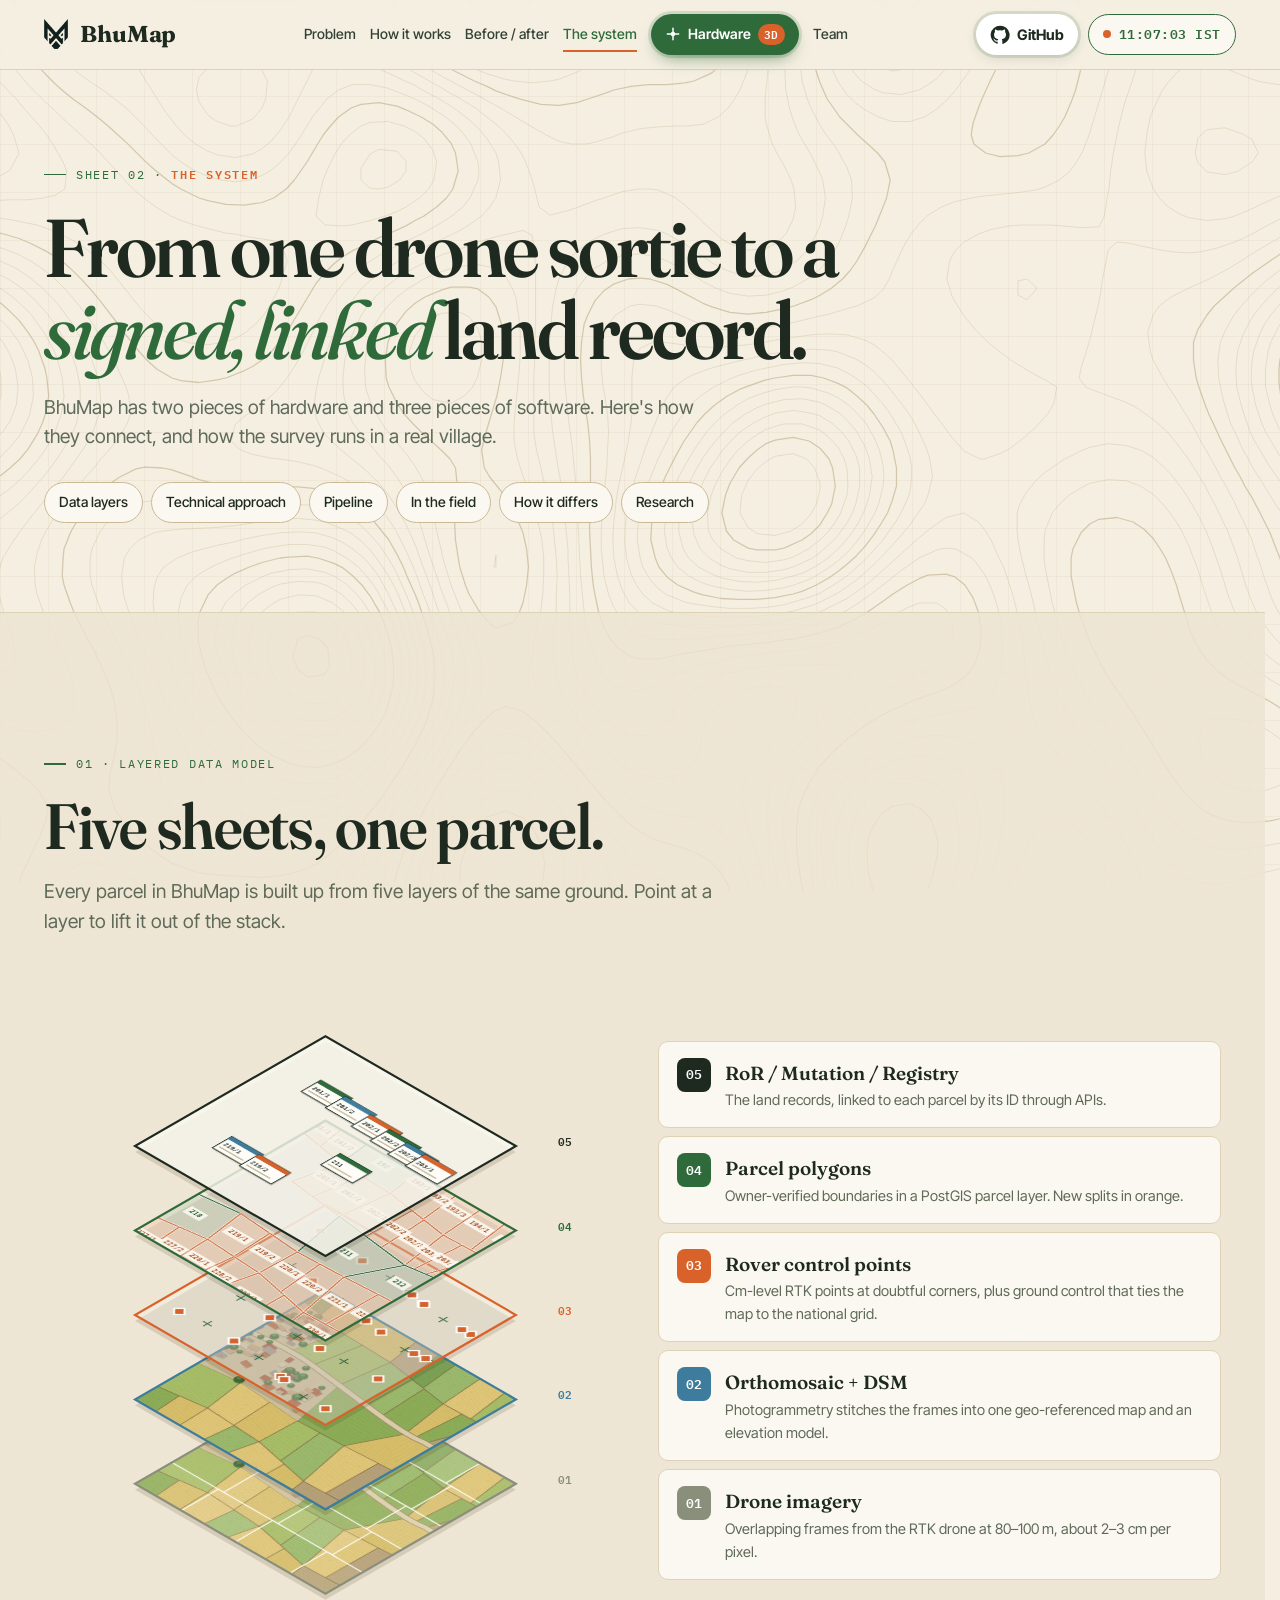
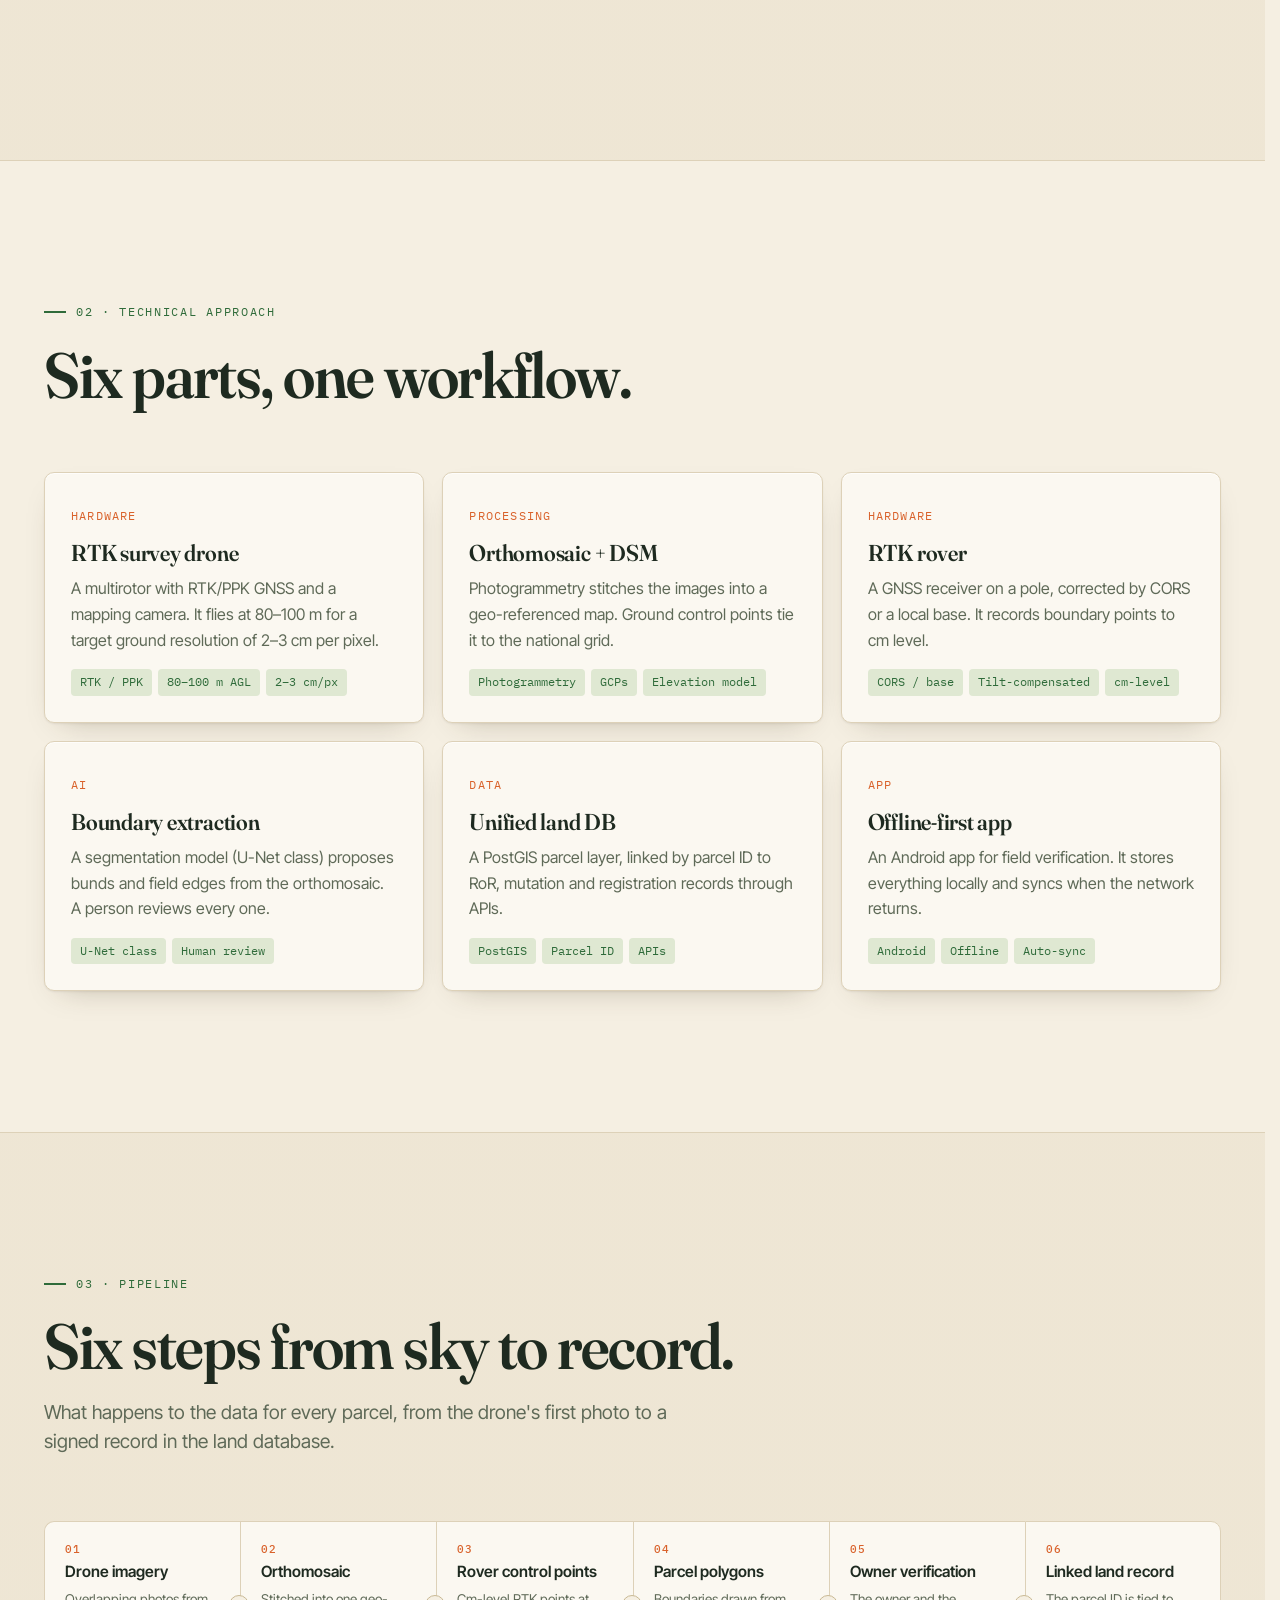
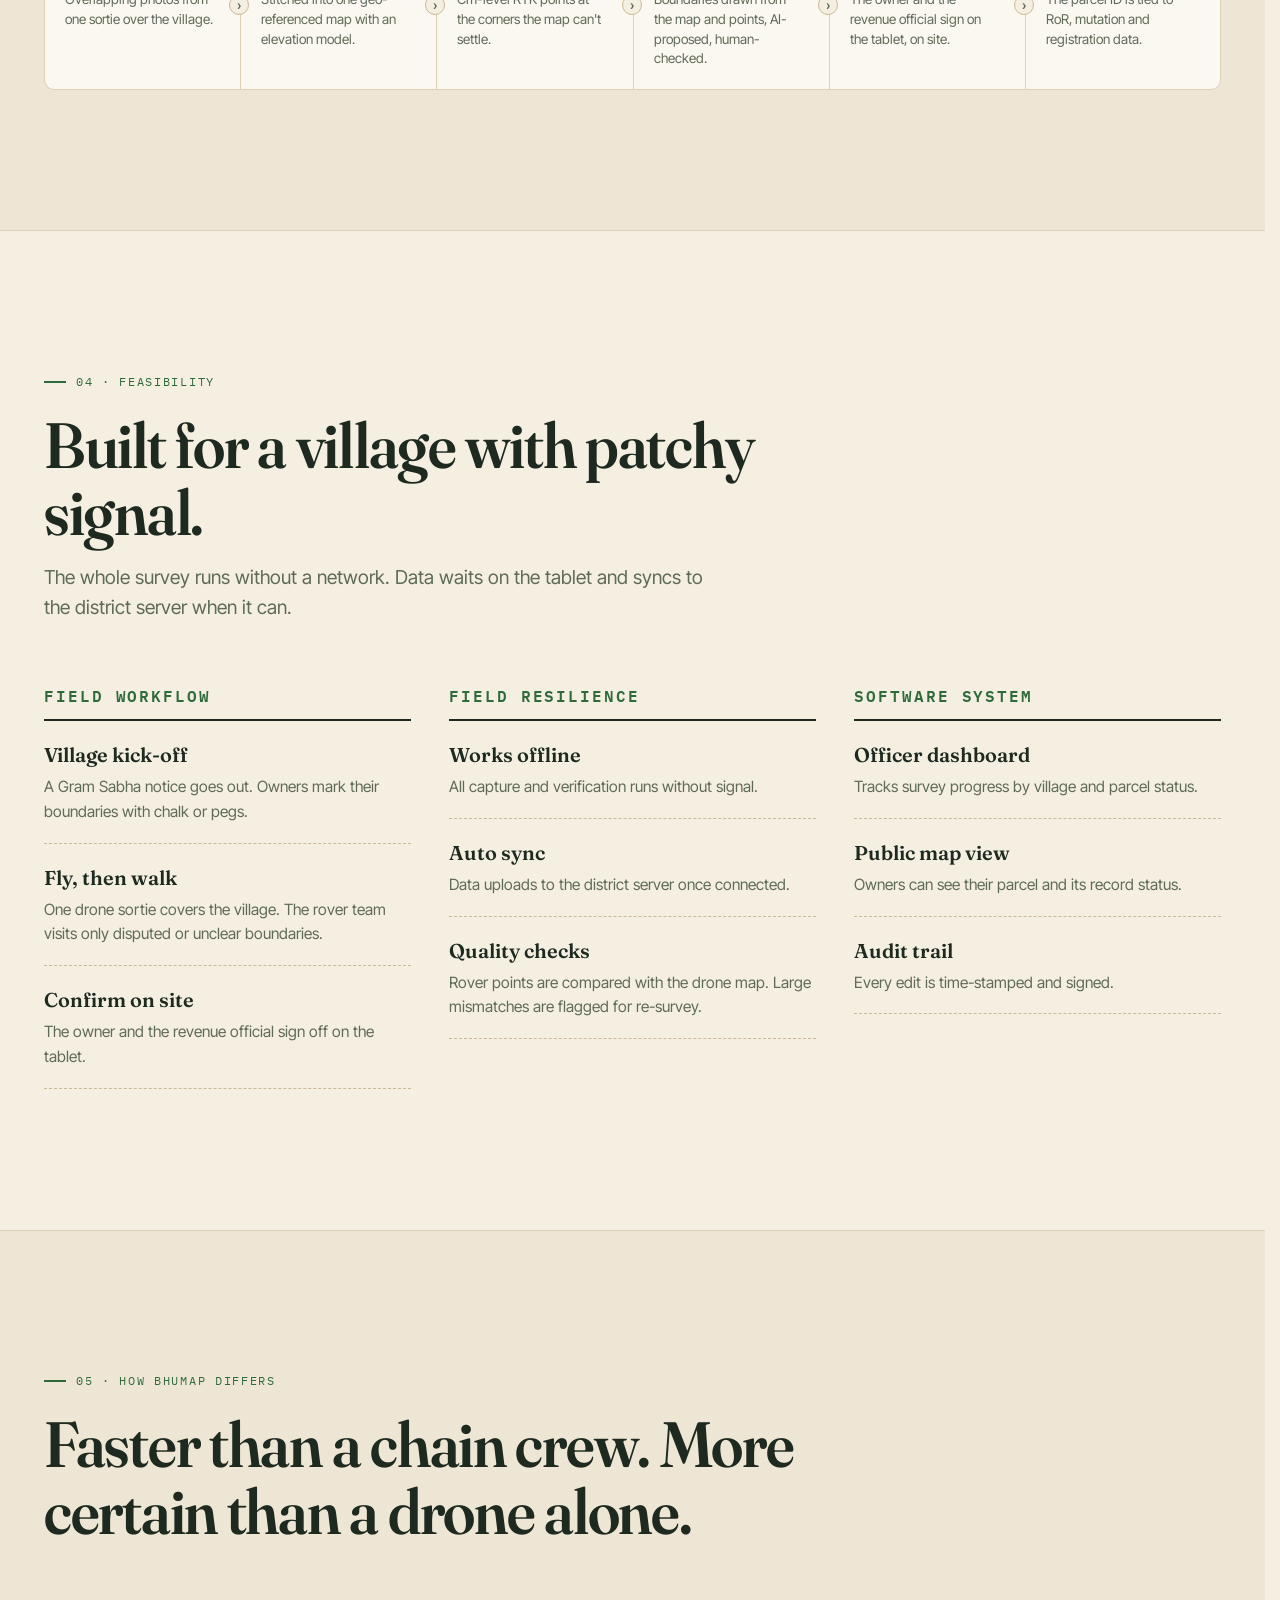
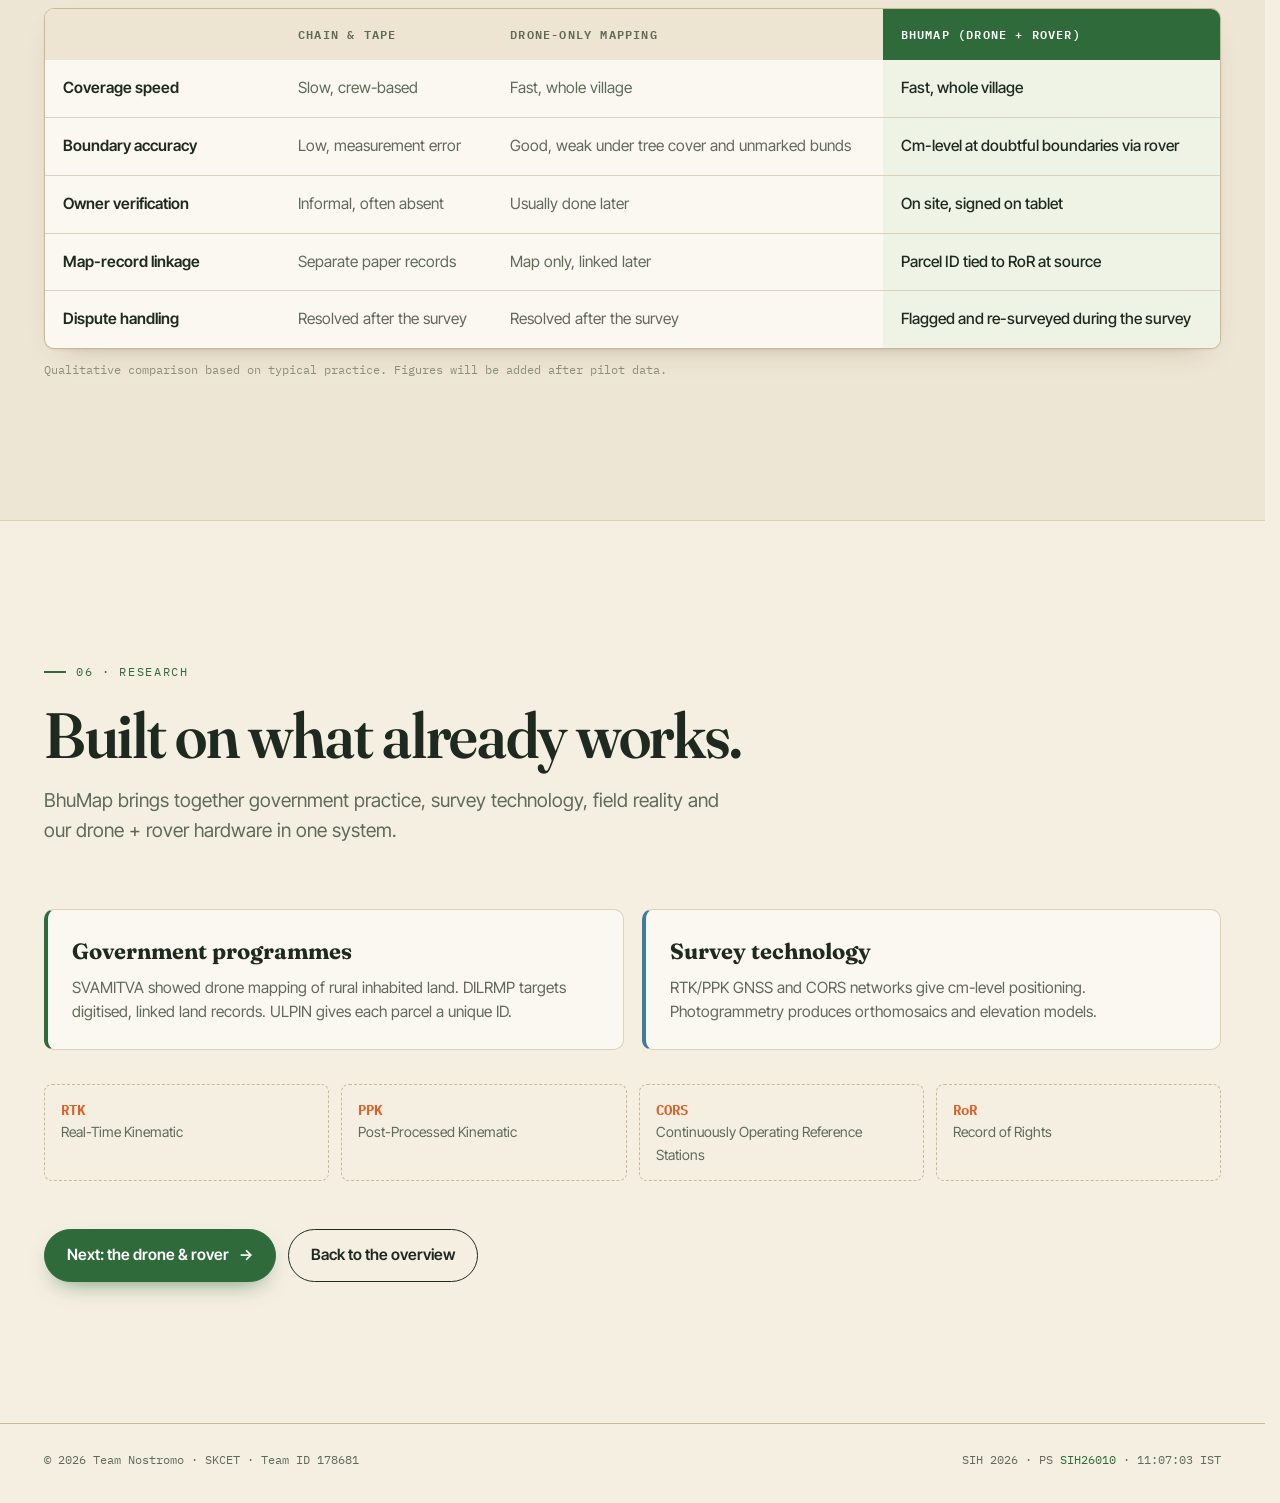
==== commit 374cf2f8: "nav bar verified" ====
--- a/bhumap.html
+++ b/bhumap.html
@@ -17,7 +17,7 @@
   <link rel="preconnect" href="https://fonts.googleapis.com">
   <link rel="preconnect" href="https://fonts.gstatic.com" crossorigin>
   <link rel="stylesheet" href="https://fonts.googleapis.com/css2?family=Fraunces:ital,opsz,wght,SOFT@0,9..144,400..700,0..100;1,9..144,400..700,0..100&family=IBM+Plex+Mono:wght@400;500;600&family=Inter+Tight:wght@400;500;600;700&display=swap">
-  <link rel="stylesheet" href="styles.css?v=12">
+  <link rel="stylesheet" href="styles.css?v=14">
 </head>
 <body>
 
--- a/styles.css
+++ b/styles.css
@@ -28,7 +28,7 @@
   --radius: 10px;
   --max: 1200px;
   --gutter: clamp(16px, 4vw, 44px);
-  --nav-h: 76px;
+  --nav-h: 70px;
 }
 
 * { box-sizing: border-box; }
@@ -74,13 +74,13 @@
 
 /* ---------- nav ---------- */
 .nav { position: fixed; inset: 0 0 auto; z-index: 60; height: var(--nav-h); background: rgba(245, 239, 226, .86); backdrop-filter: blur(10px) saturate(1.2); -webkit-backdrop-filter: blur(10px) saturate(1.2); border-bottom: 1px solid var(--line); }
-.nav .wrap { width: min(1600px, 100% - 2 * var(--gutter)); height: 100%; display: flex; align-items: center; justify-content: space-between; gap: 18px; }
+.nav .wrap { width: min(1520px, 100% - 2 * var(--gutter)); height: 100%; display: flex; align-items: center; justify-content: space-between; gap: 18px; }
 .brand { display: flex; align-items: center; gap: 12px; flex: none; }
 .brand img { height: 30px; width: auto; }
-.brand b { font-family: var(--font-display); font-weight: 700; font-size: 25px; letter-spacing: -.01em; }
+.brand b { font-family: var(--font-display); font-weight: 700; font-size: 23px; letter-spacing: -.01em; }
 .brand small { font-family: var(--font-mono); font-size: 10.5px; letter-spacing: .16em; color: var(--dim); text-transform: uppercase; border-left: 1px solid var(--line-2); padding-left: 12px; }
-.nav-links { display: flex; align-items: center; gap: 20px; flex: none; }
-.nav-links a { position: relative; font-size: 16px; font-weight: 500; color: var(--ink-2); white-space: nowrap; padding: 6px 0; }
+.nav-links { display: flex; align-items: center; gap: 18px; flex: none; }
+.nav-links a { position: relative; font-size: 15px; font-weight: 500; color: var(--ink-2); white-space: nowrap; padding: 6px 0; }
 .nav-links a::after { content: ""; position: absolute; left: 0; right: 100%; bottom: 0; height: 2px; background: var(--survey); transition: right .25s ease; }
 .nav-links a:hover::after, .nav-links a[aria-current="page"]::after { right: 0; }
 .nav-links a[aria-current="page"] { color: var(--field); }
@@ -93,7 +93,7 @@
 .nav-menu i { display: block; width: 17px; height: 1.6px; background: var(--ink); border-radius: 2px; transition: transform .25s; }
 .nav.open .nav-menu i:first-child { transform: translateY(3.3px) rotate(45deg); }
 .nav.open .nav-menu i:last-child { transform: translateY(-3.3px) rotate(-45deg); }
-@media (max-width: 1200px) {
+@media (max-width: 1160px) {
   .nav-links { display: none; }
   .nav-menu { display: grid; }
   .nav.open .nav-links { display: flex; flex-direction: column; gap: 0; position: absolute; top: 100%; left: 0; right: 0; padding: 6px var(--gutter) 16px; background: var(--paper); border-bottom: 1px solid var(--line); box-shadow: 0 24px 40px -24px rgba(60, 45, 20, .35); }
@@ -399,7 +399,7 @@
 .nav-hw svg.spin { animation: prop 1.6s linear infinite; }
 .nav-hw:hover svg.spin { animation-duration: .5s; }
 @keyframes prop { to { transform: rotate(360deg); } }
-@media (max-width: 1200px) {
+@media (max-width: 1160px) {
   .nav.open .nav-links a.nav-hw { justify-content: flex-start; margin: 10px 0 4px; padding: 13px 16px; border-bottom: 0; font-size: 16px; }
 }
 .hw-chip { position: absolute; right: 12px; bottom: 12px; z-index: 2; display: inline-flex; align-items: center; gap: 9px; padding: 10px 15px 10px 12px; border-radius: 99px; background: var(--ink); color: var(--paper); font-weight: 600; font-size: 14px; box-shadow: 0 10px 24px -10px rgba(0, 0, 0, .6); transition: transform .2s, background .2s; }
@@ -412,7 +412,7 @@
 @media (prefers-reduced-motion: reduce) { .nav-hw svg.spin, .hw-chip svg { animation: none; } }
 .nav-hw-m { display: none; align-items: center; gap: 6px; padding: 8px 12px; border-radius: 99px; background: var(--field); color: #fff; font-family: var(--font-mono); font-size: 13px; font-weight: 600; box-shadow: 0 0 0 3px rgba(47, 107, 58, .16); }
 .nav-hw-m svg { width: 16px; height: 16px; fill: none; stroke: #fff; stroke-width: 1.8; stroke-linejoin: round; }
-@media (max-width: 1200px) { .nav-hw-m { display: inline-flex; } }
+@media (max-width: 1160px) { .nav-hw-m { display: inline-flex; } }
 
 /* official problem statement text: long, so it scrolls in its own box */
 .ps-box { width: min(760px, 100%); }
@@ -539,7 +539,7 @@
 .dashboard-live i { width: 6px; height: 6px; border-radius: 50%; background: currentColor; animation: dashboard-status 2s ease-in-out infinite; }
 .project-link:hover { transform: translateY(-3px); box-shadow: 0 0 0 4px rgba(47,107,58,.22), 0 12px 26px -14px rgba(30,42,32,.45); }
 @keyframes dashboard-status { 50% { opacity: .4; } }
-@media (min-width: 1201px) and (max-width: 1500px) { .nav-links { gap: 16px; } .brand small { display: none; } .nav .wrap { gap: 16px; } }
+@media (min-width: 1161px) and (max-width: 1460px) { .nav-links { gap: 14px; } .nav-links a { font-size: 14px; } .brand small { display: none; } .nav .wrap { gap: 14px; } }
 @media (max-width: 520px) { .nav-github { padding: 8px; } .nav-github span { display: none; } .project-link { padding: 17px 15px; gap: 12px; } .project-link > svg { width: 28px; height: 28px; } }
 @media (prefers-reduced-motion: reduce) { .dashboard-live i { animation: none; } .project-link, .nav-github { transition: none; } }
 /* Live IST clock, visible at every screen size. */
@@ -548,11 +548,12 @@
 @media (max-width: 520px) { .nav-clock { padding: 7px 9px; font-size: 11px; gap: 6px; } .nav-right { gap: 7px; } .nav .wrap { gap: 8px; } .brand { gap: 7px; } }
 @media (max-width: 380px) { .nav-clock i { display: none; } .nav-clock { padding: 7px; font-size: 10px; } .nav-right { gap: 5px; } .nav-right .nav-hw-m { padding: 7px; } .nav-menu { width: 32px; } }
 @media (prefers-reduced-motion: reduce) { .nav-clock i { animation: none; } }
-/* Larger, more readable header controls. */
-.nav-github { padding: 10px 16px; font-size: 16px; }
-.nav-github svg { width: 22px; height: 22px; }
-.nav-clock { padding: 10px 16px; font-size: 14px; }
-.nav-links a.nav-hw { padding: 10px 16px; }
+
+/* Balanced header sizing between the compact and large versions. */
+.nav-github { padding: 9px 14px; font-size: 14.5px; }
+.nav-github svg { width: 20px; height: 20px; }
+.nav-clock { padding: 9px 14px; font-size: 13px; }
+.nav-links a.nav-hw { padding: 9px 14px; }
 @media (max-width: 520px) {
   .brand b { font-size: 21px; }
   .nav-github { padding: 8px; }
